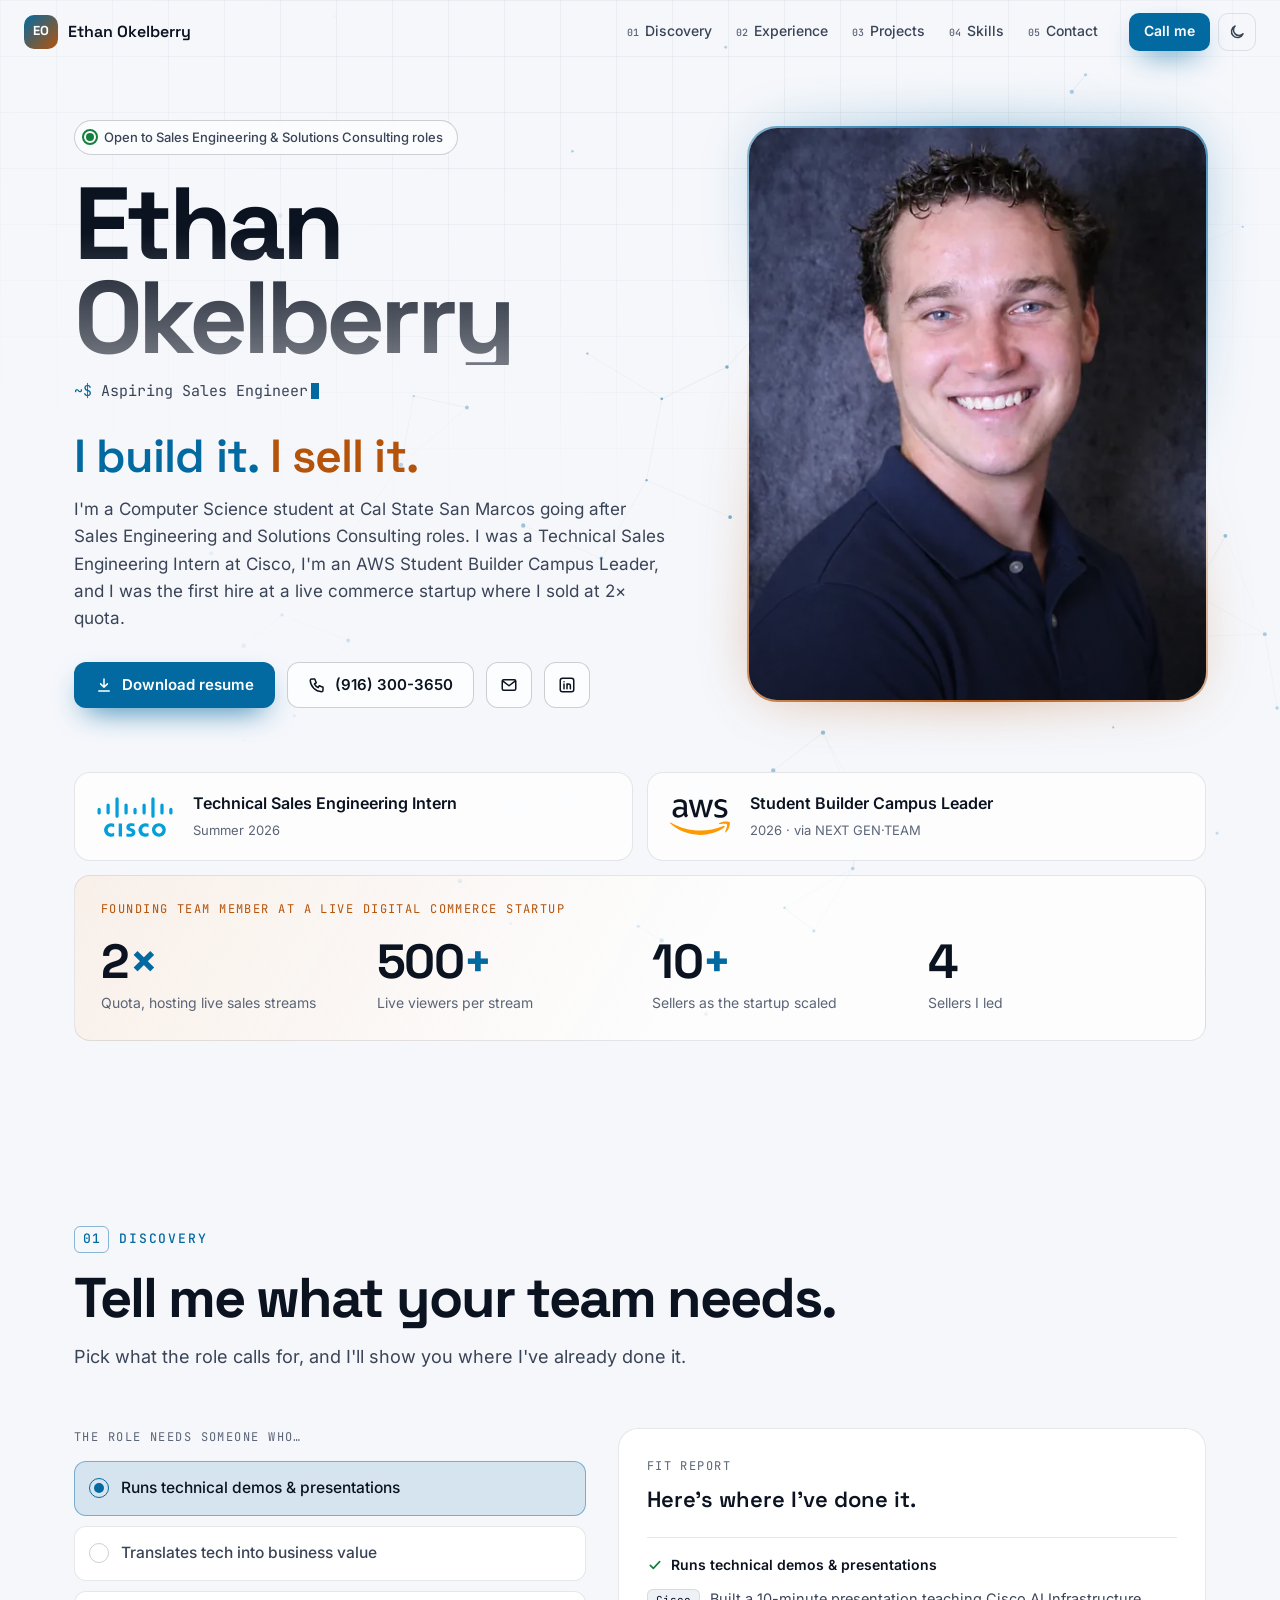
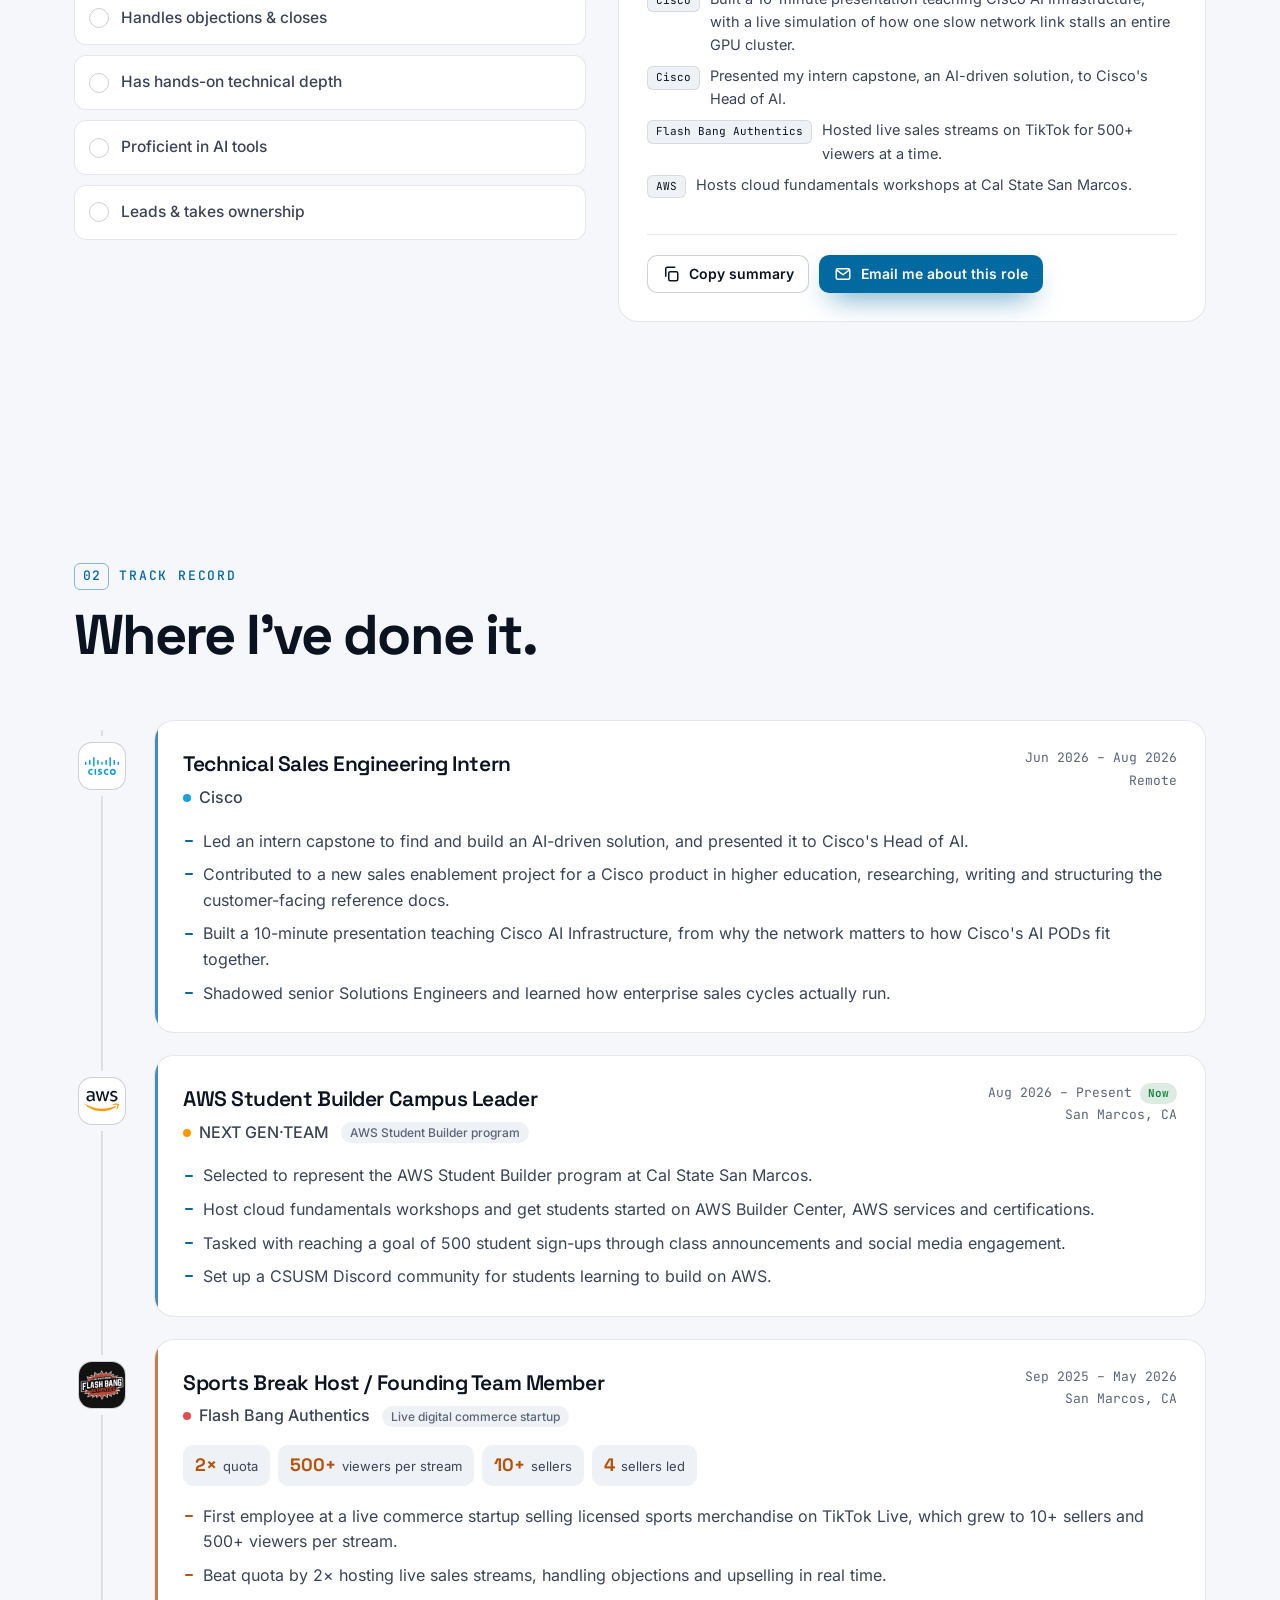
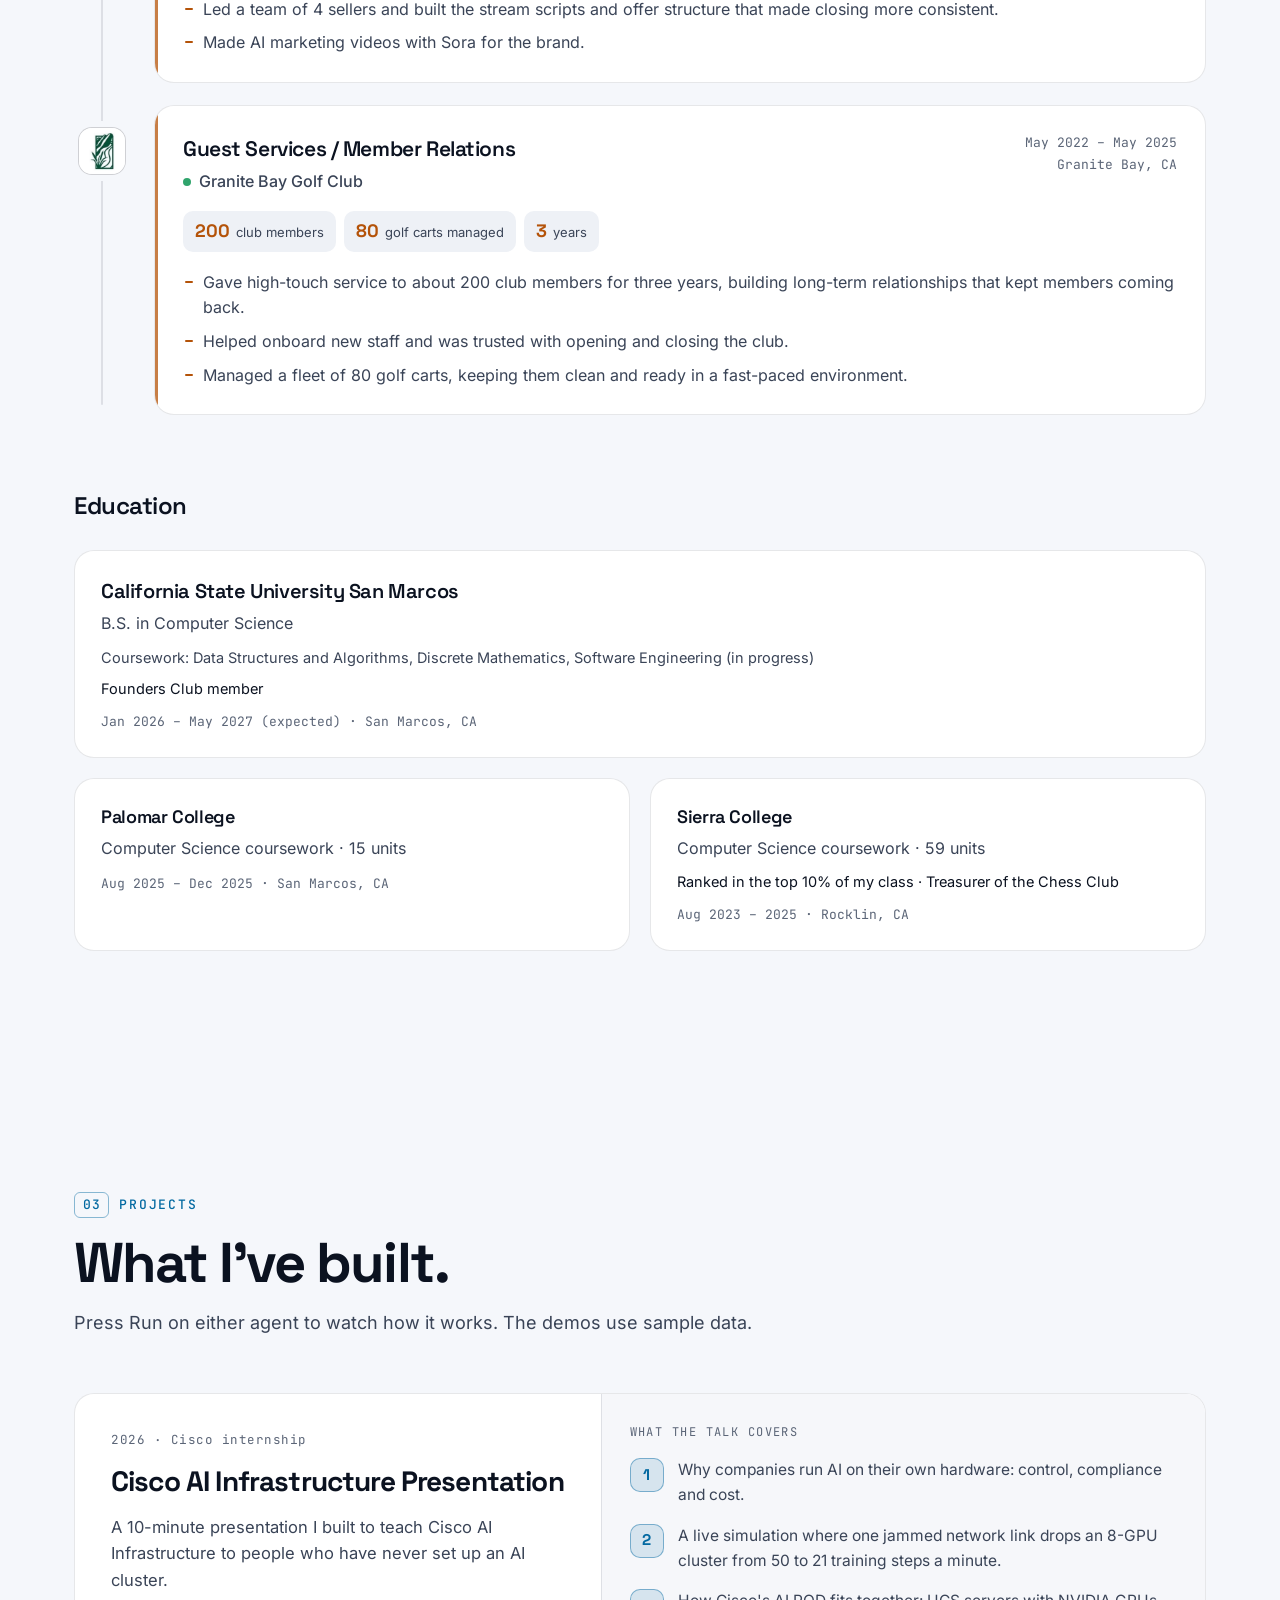
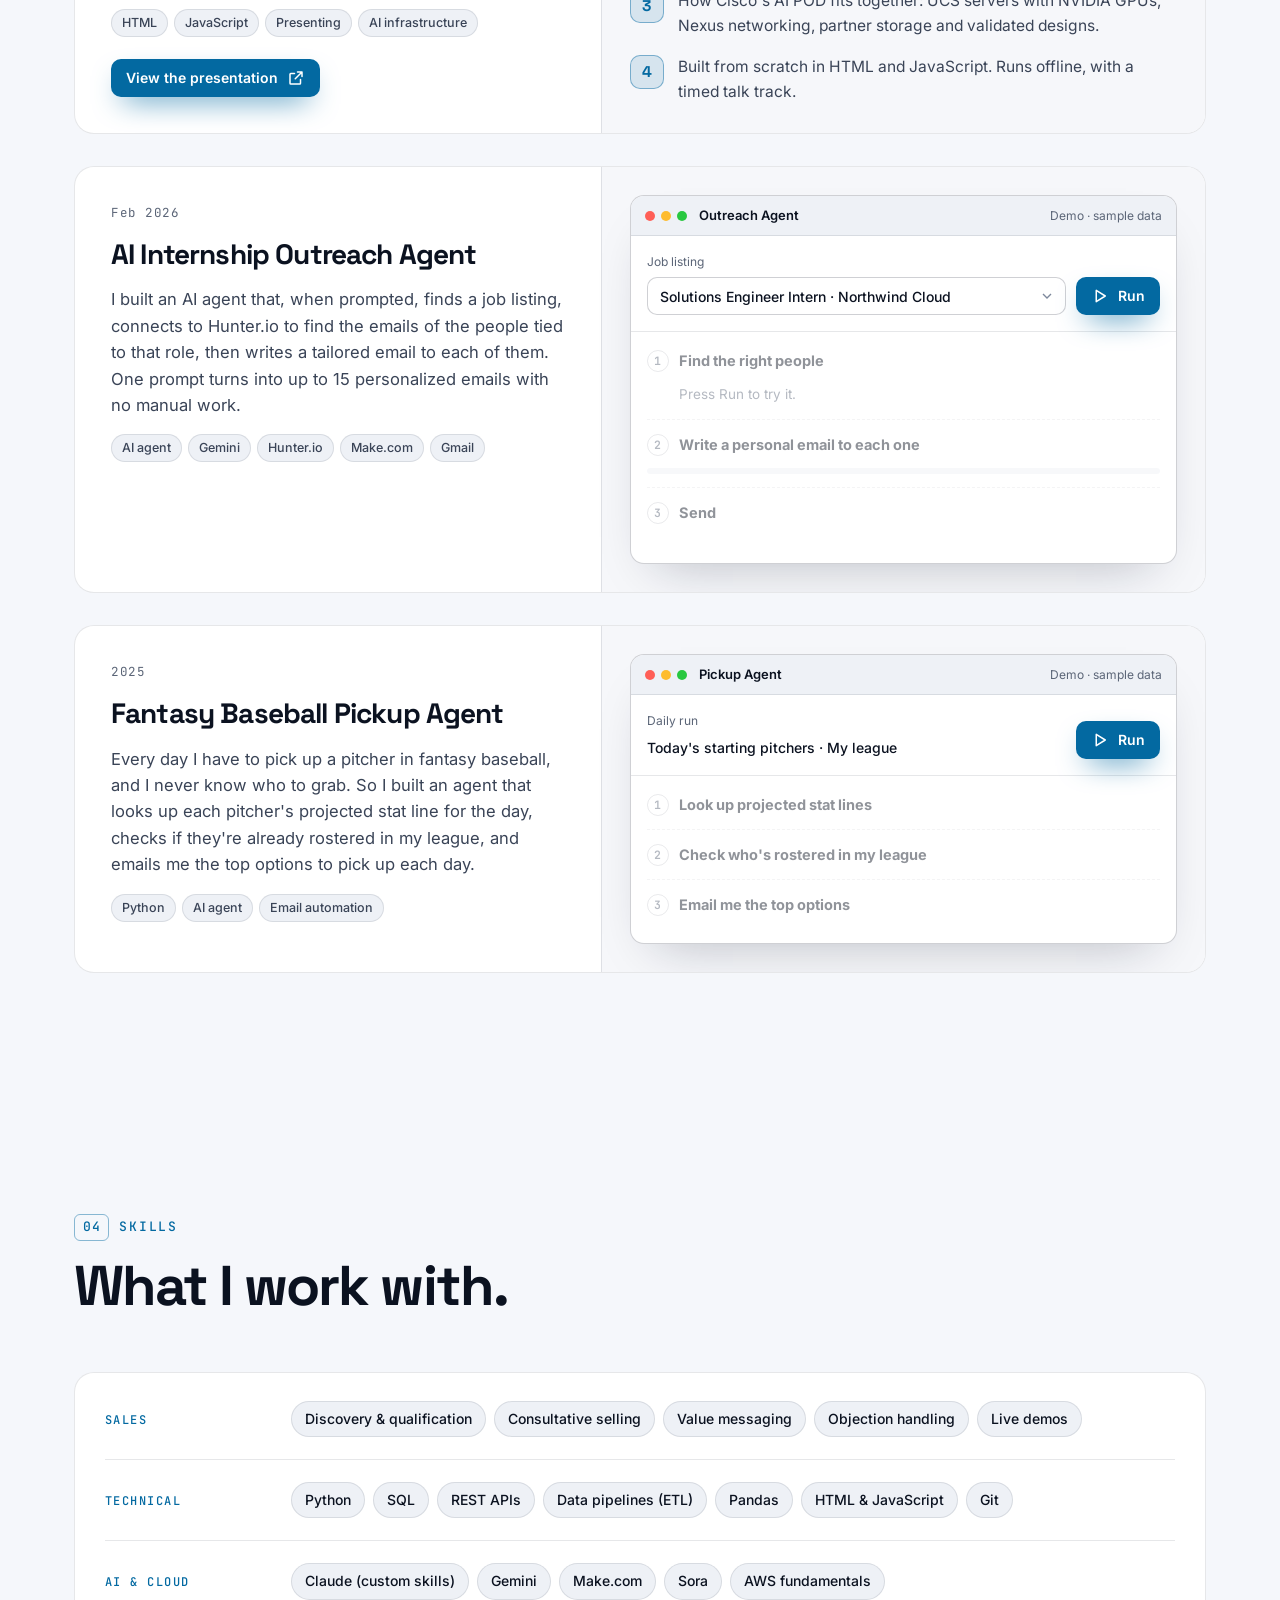
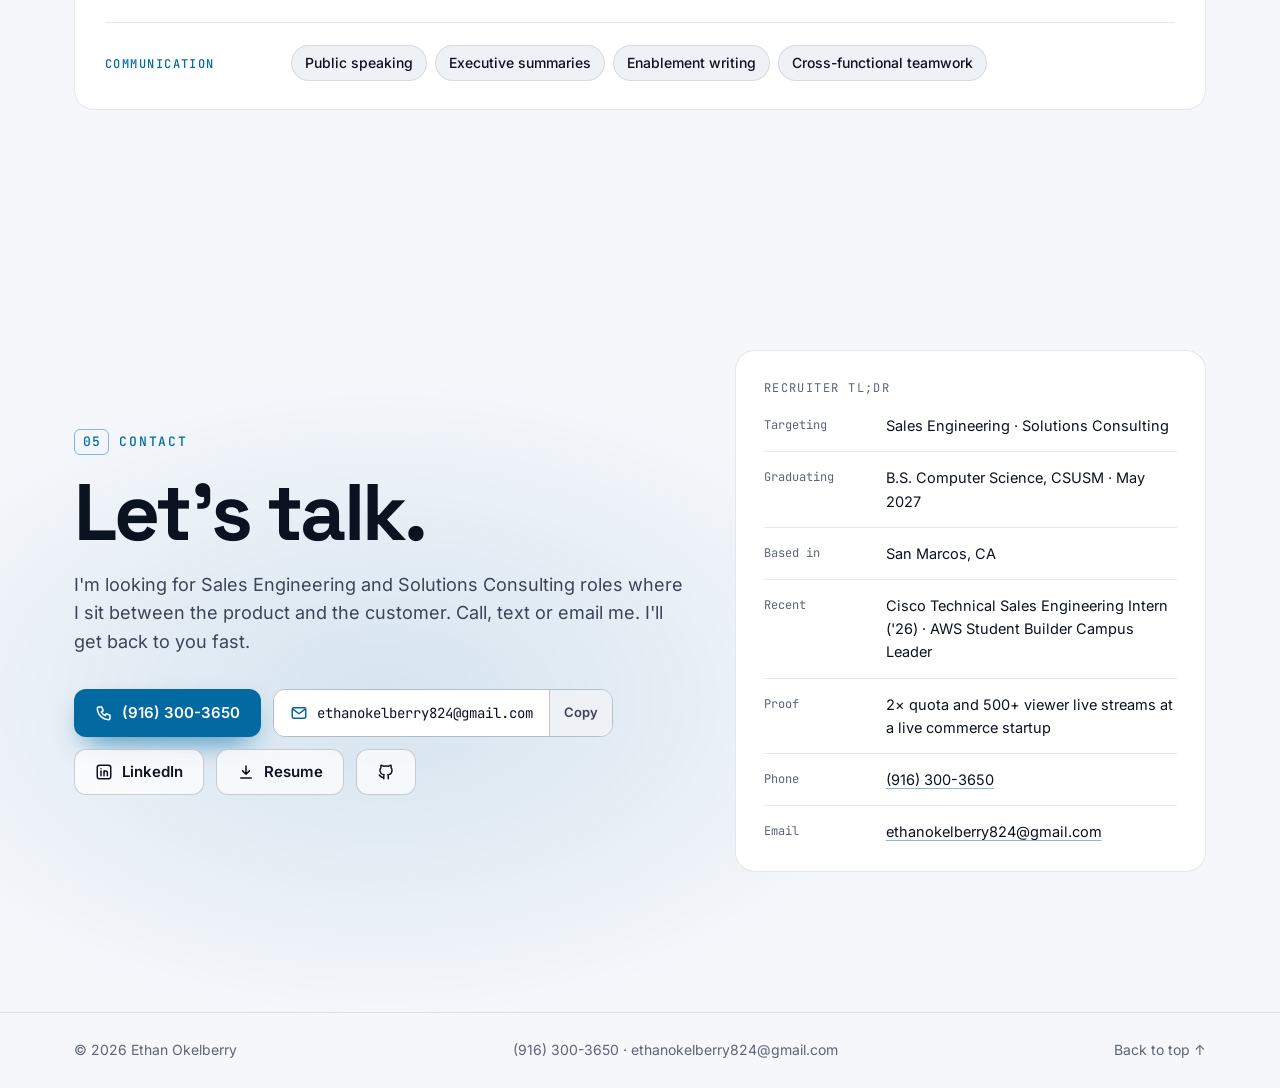
==== index.html @ 4eecaa58 "Replace transition: all with explicit properties Scope the seven `transition: all` rules (section ra" ====
<!doctype html>
<html lang="en" data-theme="dark">
<head>
  <meta charset="utf-8">
  <meta name="viewport" content="width=device-width, initial-scale=1">
  <title>Ethan Okelberry · Sales Engineering & Computer Science</title>
  <meta name="description" content="Ethan Okelberry: Computer Science student at Cal State San Marcos pursuing Sales Engineering and Solutions Consulting roles. Former Cisco Technical Sales Engineering Intern, AWS Student Builder Campus Leader.">
  <meta name="author" content="Ethan Okelberry">
  <meta name="theme-color" content="#07090f">
  <link rel="canonical" href="https://ethanokelberry824.github.io/">

  <meta property="og:type" content="profile">
  <meta property="og:title" content="Ethan Okelberry · Sales Engineering & Computer Science">
  <meta property="og:description" content="I build it. I sell it. Ex-Cisco Technical Sales Engineering Intern · AWS Student Builder Campus Leader · CS @ CSUSM.">
  <meta property="og:url" content="https://ethanokelberry824.github.io/">
  <meta property="og:image" content="https://ethanokelberry824.github.io/og-image.png">
  <meta property="og:image:width" content="1200">
  <meta property="og:image:height" content="630">
  <meta property="profile:first_name" content="Ethan">
  <meta property="profile:last_name" content="Okelberry">
  <meta name="twitter:card" content="summary_large_image">
  <meta name="twitter:title" content="Ethan Okelberry · Sales Engineering & Computer Science">
  <meta name="twitter:description" content="I build it. I sell it.">
  <meta name="twitter:image" content="https://ethanokelberry824.github.io/og-image.png">

  <link rel="icon" href="favicon.svg" type="image/svg+xml">
  <link rel="apple-touch-icon" href="apple-touch-icon.png">
  <link rel="preload" href="assets/fonts/space-grotesk-latin-wght-normal.woff2" as="font" type="font/woff2" crossorigin>
  <link rel="preload" href="assets/fonts/inter-latin-wght-normal.woff2" as="font" type="font/woff2" crossorigin>
  <link rel="stylesheet" href="css/style.css?v=202610200003">

  <script>
    // Apply saved theme before first paint, so there's no flash.
    (function () {
      var d = document.documentElement, t = null;
      try { t = localStorage.getItem("eo-theme"); } catch (e) {}
      if (!t) t = window.matchMedia && matchMedia("(prefers-color-scheme: light)").matches ? "light" : "dark";
      d.setAttribute("data-theme", t);
      d.classList.add("js");
    })();
  </script>

  <script type="application/ld+json">
  {
    "@context": "https://schema.org",
    "@type": "Person",
    "name": "Ethan Okelberry",
    "jobTitle": "Computer Science Student · Aspiring Sales Engineer",
    "email": "mailto:ethanokelberry824@gmail.com",
    "telephone": "+1-916-300-3650",
    "address": { "@type": "PostalAddress", "addressLocality": "San Marcos", "addressRegion": "CA" },
    "alumniOf": [
      { "@type": "CollegeOrUniversity", "name": "California State University San Marcos" },
      { "@type": "CollegeOrUniversity", "name": "Sierra College" },
      { "@type": "CollegeOrUniversity", "name": "Palomar College" }
    ],
    "knowsAbout": ["Sales Engineering", "Solutions Consulting", "Python", "SQL", "REST APIs", "Data Pipelines", "Generative AI", "AWS", "AI Infrastructure"],
    "sameAs": ["https://www.linkedin.com/in/ethan-okelberry", "https://github.com/ethanokelberry824"]
  }
  </script>
</head>
<body>
  <a class="skip-link" href="#main">Skip to content</a>
  <div class="scroll-progress" aria-hidden="true"><span id="scrollBar"></span></div>

  <header class="nav" id="nav">
    <div class="nav-inner">
      <a class="brand" href="#top" aria-label="Ethan Okelberry, back to top">
        <span class="brand-mark">EO</span>
        <span class="brand-name">Ethan Okelberry</span>
      </a>

      <nav class="nav-links" id="navLinks" aria-label="Sections">
        <a href="#discovery"><span class="nav-num">01</span>Discovery</a>
        <a href="#experience"><span class="nav-num">02</span>Experience</a>
        <a href="#projects"><span class="nav-num">03</span>Projects</a>
        <a href="#skills"><span class="nav-num">04</span>Skills</a>
        <a href="#contact"><span class="nav-num">05</span>Contact</a>
      </nav>

      <div class="nav-tools">
        <a class="btn btn-sm btn-primary nav-cta" id="navCall" href="tel:+19163003650">Call me</a>
        <button type="button" class="icon-btn" id="themeBtn" aria-label="Switch light or dark theme" title="Theme">
          <svg class="i-sun" viewBox="0 0 24 24" aria-hidden="true"><circle cx="12" cy="12" r="4"/><path d="M12 2v2M12 20v2M4.9 4.9l1.4 1.4M17.7 17.7l1.4 1.4M2 12h2M20 12h2M4.9 19.1l1.4-1.4M17.7 6.3l1.4-1.4"/></svg>
          <svg class="i-moon" viewBox="0 0 24 24" aria-hidden="true"><path d="M20 14.5A8 8 0 1 1 9.5 4a6.5 6.5 0 0 0 10.5 10.5z"/></svg>
        </button>
        <button type="button" class="icon-btn menu-btn" id="menuBtn" aria-label="Open menu" aria-expanded="false" aria-controls="navLinks">
          <svg viewBox="0 0 24 24" aria-hidden="true"><path d="M4 7h16M4 12h16M4 17h16"/></svg>
        </button>
      </div>
    </div>
  </header>

  <ol class="stage-rail" id="stageRail" aria-label="Page sections"></ol>

  <main id="main">
    <!-- HERO ------------------------------------------------------------ -->
    <section class="hero" id="top">
      <canvas class="hero-canvas" id="heroCanvas" aria-hidden="true"></canvas>
      <div class="container hero-grid">
        <div class="hero-copy">
          <p class="status-pill"><span class="pulse" aria-hidden="true"></span><span id="statusText"></span></p>
          <h1 class="hero-name">Ethan<br>Okelberry</h1>
          <p class="hero-role" aria-live="off"><span class="prompt" aria-hidden="true">~$</span> <span id="roleTyper">Aspiring Sales Engineer</span><span class="caret" aria-hidden="true"></span></p>
          <p class="hero-headline" id="heroHeadline"></p>
          <p class="hero-summary" id="heroSummary"></p>
          <div class="cta-row" id="heroCtas"></div>
        </div>

        <div class="hero-visual">
          <div class="portrait" id="portrait">
            <div class="portrait-glow" aria-hidden="true"></div>
            <div class="portrait-frame">
              <picture>
                <source type="image/webp" srcset="assets/headshot-480.webp 480w, assets/headshot-800.webp 800w" sizes="(max-width: 860px) 240px, 400px">
                <img src="assets/headshot-800.jpg" width="800" height="1000" alt="Portrait of Ethan Okelberry" fetchpriority="high">
              </picture>
            </div>
          </div>
        </div>
      </div>

      <div class="container">
        <div class="creds" id="creds"></div>
        <div class="startup">
          <p class="startup-label" id="startupLabel"></p>
          <dl class="stats" id="stats"></dl>
        </div>
      </div>
    </section>

    <!-- 01 DISCOVERY ---------------------------------------------------- -->
    <section class="section" id="discovery" data-stage="01" data-stage-name="Discovery">
      <div class="container">
        <header class="section-head reveal">
          <p class="eyebrow"><span>01</span> Discovery</p>
          <h2>Tell me what your team needs.</h2>
          <p class="lede">Pick what the role calls for, and I'll show you where I've already done it.</p>
        </header>
        <div class="discovery reveal">
          <div class="needs-wrap">
            <p class="mini-label">The role needs someone who&hellip;</p>
            <div class="needs" id="needs" role="radiogroup" aria-label="Role requirements"></div>
          </div>
          <div class="fit card" id="fitReport" aria-live="polite"></div>
        </div>
      </div>
    </section>

    <!-- 02 EXPERIENCE --------------------------------------------------- -->
    <section class="section" id="experience" data-stage="02" data-stage-name="Experience">
      <div class="container">
        <header class="section-head reveal">
          <p class="eyebrow"><span>02</span> Track record</p>
          <h2>Where I've done it.</h2>
        </header>
        <div class="timeline" id="timeline">
          <div class="timeline-line" aria-hidden="true"><span id="timelineFill"></span></div>
        </div>

        <h3 class="sub-head reveal" id="education">Education</h3>
        <div class="edu-grid" id="eduGrid"></div>
      </div>
    </section>

    <!-- 03 PROJECTS ----------------------------------------------------- -->
    <section class="section" id="projects" data-stage="03" data-stage-name="Projects">
      <div class="container">
        <header class="section-head reveal">
          <p class="eyebrow"><span>03</span> Projects</p>
          <h2>What I've built.</h2>
          <p class="lede">Press Run on either agent to watch how it works. The demos use sample data.</p>
        </header>
        <div class="projects" id="projectList"></div>
      </div>
    </section>

    <!-- 04 SKILLS ------------------------------------------------------- -->
    <section class="section" id="skills" data-stage="04" data-stage-name="Skills">
      <div class="container">
        <header class="section-head reveal">
          <p class="eyebrow"><span>04</span> Skills</p>
          <h2>What I work with.</h2>
        </header>
        <div class="skills card reveal" id="skillList"></div>
      </div>
    </section>

    <!-- 05 CONTACT ------------------------------------------------------ -->
    <section class="section contact" id="contact" data-stage="05" data-stage-name="Contact">
      <div class="container">
        <div class="contact-grid">
          <div class="contact-copy reveal">
            <p class="eyebrow"><span>05</span> Contact</p>
            <h2>Let's talk.</h2>
            <p class="lede">I'm looking for Sales Engineering and Solutions Consulting roles where I sit between the product and the customer. Call, text or email me. I'll get back to you fast.</p>
            <div class="contact-actions" id="contactActions"></div>
          </div>
          <aside class="tldr card reveal" aria-label="Summary for recruiters">
            <p class="mini-label">Recruiter TL;DR</p>
            <dl id="tldr"></dl>
          </aside>
        </div>
      </div>
    </section>
  </main>

  <footer class="footer">
    <div class="container footer-inner">
      <p>&copy; <span id="year">2026</span> Ethan Okelberry</p>
      <p id="footerContact"></p>
      <p><a href="#top">Back to top &uarr;</a></p>
    </div>
  </footer>

  <div class="toast" id="toast" role="status" aria-live="polite"></div>

  <noscript>
    <div class="noscript">This site works best with JavaScript turned on. You can still <a href="assets/Ethan_Okelberry_Resume.pdf">download my resume (PDF)</a>, call <a href="tel:+19163003650">(916) 300-3650</a> or email <a href="mailto:ethanokelberry824@gmail.com">ethanokelberry824@gmail.com</a>.</div>
  </noscript>

  <script src="js/content.js?v=202610200002" defer></script>
  <script src="js/logos.js?v=202610200002" defer></script>
  <script src="js/demos.js?v=202610200002" defer></script>
  <script src="js/main.js?v=202610200002" defer></script>
</body>
</html>
---- css/style.css ----
/* ==========================================================================
   Ethan Okelberry · portfolio
   ========================================================================== */

@font-face {
  font-family: "Space Grotesk";
  src: url("../assets/fonts/space-grotesk-latin-wght-normal.woff2") format("woff2");
  font-weight: 300 700;
  font-display: swap;
}
@font-face {
  font-family: "Inter";
  src: url("../assets/fonts/inter-latin-wght-normal.woff2") format("woff2");
  font-weight: 100 900;
  font-display: swap;
}
@font-face {
  font-family: "JetBrains Mono";
  src: url("../assets/fonts/jetbrains-mono-latin-wght-normal.woff2") format("woff2");
  font-weight: 100 800;
  font-display: swap;
}

/* ---- Tokens ------------------------------------------------------------- */
:root {
  --font-display: "Space Grotesk", system-ui, sans-serif;
  --font-body: "Inter", system-ui, -apple-system, "Segoe UI", Roboto, sans-serif;
  --font-mono: "JetBrains Mono", ui-monospace, SFMono-Regular, Menlo, Consolas, monospace;

  --radius: 20px;
  --nav-h: 64px;
  --ease: cubic-bezier(.2, .7, .2, 1);
  --ease-out: cubic-bezier(.23, 1, .32, 1);

  /* dark (default) */
  --bg: #07090f;
  --bg-elev: #0b0f17;
  --surface: #0e131c;
  --surface-2: #131a25;
  --border: rgba(148, 163, 184, .13);
  --border-strong: rgba(148, 163, 184, .26);
  --text: #e8ecf3;
  --text-2: #b3bccb;
  --muted: #7d889c;
  --tech: #4cc9f0;
  --biz: #ffb547;
  --good: #3dd68c;
  --warn: #ff9f43;
  --bad: #ff5d5d;
  --on-accent: #05121a;
  --shadow: 0 24px 60px -24px rgba(0, 0, 0, .7);
  --grid: rgba(148, 163, 184, .055);
  --console: #05070c;
  --console-text: #d6deeb;
  color-scheme: dark;
}

:root[data-theme="light"] {
  --bg: #f5f7fb;
  --bg-elev: #ffffff;
  --surface: #ffffff;
  --surface-2: #eef1f6;
  --border: rgba(15, 23, 42, .1);
  --border-strong: rgba(15, 23, 42, .2);
  --text: #0b1220;
  --text-2: #3a4457;
  --muted: #5b6577;
  --tech: #0369a1;
  --biz: #b45309;
  --good: #15803d;
  --warn: #c2410c;
  --bad: #dc2626;
  --on-accent: #ffffff;
  --shadow: 0 24px 50px -26px rgba(15, 23, 42, .28);
  --grid: rgba(15, 23, 42, .045);
  --console: #0b1220;
  --console-text: #dbe3ef;
  color-scheme: light;
}

:root { --accent: var(--tech); --accent-alt: var(--biz); }

:root {
  --accent-soft: color-mix(in srgb, var(--accent) 13%, transparent);
  --accent-line: color-mix(in srgb, var(--accent) 45%, transparent);
}

/* ---- Base --------------------------------------------------------------- */
*, *::before, *::after { box-sizing: border-box; }

html {
  scroll-behavior: smooth;
  scroll-padding-top: calc(var(--nav-h) + 16px);
  -webkit-text-size-adjust: 100%;
}

body {
  margin: 0;
  background: var(--bg);
  color: var(--text);
  font: 400 16px/1.6 var(--font-body);
  -webkit-font-smoothing: antialiased;
  -moz-osx-font-smoothing: grayscale;
  overflow-x: hidden;
  transition: background-color .4s var(--ease), color .4s var(--ease);
}

body::before {
  content: "";
  position: fixed;
  inset: 0;
  z-index: -1;
  pointer-events: none;
  background-image:
    linear-gradient(var(--grid) 1px, transparent 1px),
    linear-gradient(90deg, var(--grid) 1px, transparent 1px);
  background-size: 56px 56px;
  mask-image: radial-gradient(ellipse 90% 70% at 50% 0%, #000 30%, transparent 85%);
  -webkit-mask-image: radial-gradient(ellipse 90% 70% at 50% 0%, #000 30%, transparent 85%);
}

img { max-width: 100%; display: block; }
a { color: inherit; text-decoration-color: var(--accent-line); text-underline-offset: 3px; }
a:hover { text-decoration-color: var(--accent); }
button { font: inherit; color: inherit; cursor: pointer; }
h1, h2, h3, h4 { font-family: var(--font-display); margin: 0; letter-spacing: -.02em; }
p { margin: 0; }
ul, ol { margin: 0; padding: 0; }
kbd {
  font-family: var(--font-mono);
  font-size: .85em;
  padding: 1px 7px;
  border: 1px solid var(--border-strong);
  border-bottom-width: 2px;
  border-radius: 6px;
  background: var(--surface-2);
}
::selection { background: var(--accent); color: var(--on-accent); }

:focus-visible {
  outline: 2px solid var(--accent);
  outline-offset: 3px;
  border-radius: 8px;
}

.container {
  width: 100%;
  max-width: 1180px;
  margin-inline: auto;
  padding-inline: 24px;
}

.skip-link {
  position: absolute;
  left: 16px;
  top: -60px;
  z-index: 200;
  padding: 10px 14px;
  border-radius: 10px;
  background: var(--accent);
  color: var(--on-accent);
  font-weight: 600;
  text-decoration: none;
}
.skip-link:focus { top: 12px; }

@keyframes swap-in {
  from { opacity: 0; filter: blur(6px); transform: translateY(4px); }
  to { opacity: 1; filter: none; transform: none; }
}

.mono { font-family: var(--font-mono); }
.mini-label {
  font-family: var(--font-mono);
  font-size: 12px;
  letter-spacing: .12em;
  text-transform: uppercase;
  color: var(--muted);
}

/* ---- Buttons ------------------------------------------------------------ */
.btn {
  display: inline-flex;
  align-items: center;
  justify-content: center;
  gap: 9px;
  min-height: 46px;
  padding: 0 20px;
  border-radius: 12px;
  border: 1px solid var(--border-strong);
  background: color-mix(in srgb, var(--surface) 70%, transparent);
  color: var(--text);
  font-weight: 600;
  font-size: 15px;
  text-decoration: none;
  white-space: nowrap;
  transition: transform .25s var(--ease), background-color .25s, border-color .25s, box-shadow .25s;
}
.btn:hover { transform: translateY(-2px); border-color: var(--accent-line); }
.btn svg { width: 18px; height: 18px; fill: none; stroke: currentColor; stroke-width: 2; stroke-linecap: round; stroke-linejoin: round; flex: none; }
.btn-primary {
  background: var(--accent);
  border-color: transparent;
  color: var(--on-accent);
  box-shadow: 0 12px 30px -12px var(--accent);
}
.btn-primary:hover { box-shadow: 0 16px 40px -12px var(--accent); }
.btn-sm { min-height: 38px; padding: 0 14px; font-size: 14px; border-radius: 10px; }
.cta-row .btn-social { width: 46px; padding: 0; }
.cta-row .btn-social .lbl { display: none; }

.icon-btn {
  display: inline-grid;
  place-items: center;
  width: 38px;
  height: 38px;
  border-radius: 10px;
  border: 1px solid var(--border);
  background: transparent;
  color: var(--text-2);
  transition: color .2s, border-color .2s, background-color .2s;
}
.icon-btn:hover { color: var(--text); border-color: var(--border-strong); background: var(--surface-2); }
.icon-btn svg { width: 18px; height: 18px; fill: none; stroke: currentColor; stroke-width: 2; stroke-linecap: round; stroke-linejoin: round; }

/* ---- Nav ---------------------------------------------------------------- */
.scroll-progress {
  position: fixed;
  inset: 0 0 auto 0;
  height: 2px;
  z-index: 120;
  pointer-events: none;
}
.scroll-progress span {
  display: block;
  height: 100%;
  background: linear-gradient(90deg, var(--accent), var(--accent-alt));
  transform-origin: 0 50%;
  transform: scaleX(0);
}

.nav {
  position: fixed;
  inset: 0 0 auto 0;
  z-index: 100;
  height: var(--nav-h);
  border-bottom: 1px solid transparent;
  transition: background-color .3s, border-color .3s, backdrop-filter .3s;
}
.nav.scrolled {
  background: color-mix(in srgb, var(--bg) 78%, transparent);
  backdrop-filter: saturate(1.4) blur(14px);
  -webkit-backdrop-filter: saturate(1.4) blur(14px);
  border-bottom-color: var(--border);
}
.nav-inner {
  height: 100%;
  max-width: 1280px;
  margin-inline: auto;
  padding-inline: 24px;
  display: flex;
  align-items: center;
  gap: 20px;
}
.brand {
  display: inline-flex;
  align-items: center;
  gap: 10px;
  text-decoration: none;
  font-family: var(--font-display);
  font-weight: 600;
  font-size: 16px;
  white-space: nowrap;
}
.brand-mark {
  display: inline-grid;
  place-items: center;
  width: 34px;
  height: 34px;
  border-radius: 10px;
  background: linear-gradient(135deg, var(--accent), var(--accent-alt));
  color: var(--on-accent);
  font-weight: 700;
  font-size: 13px;
  letter-spacing: .02em;
  transition: background .4s;
}
:root[data-theme="dark"] .brand-mark { color: #07090f; }

.nav-links {
  display: flex;
  align-items: center;
  gap: 2px;
  margin-left: auto;
}
.nav-links a {
  padding: 8px 11px;
  border-radius: 9px;
  color: var(--text-2);
  font-size: 14px;
  font-weight: 500;
  text-decoration: none;
  transition: color .2s, background-color .2s;
}
.nav-links a:hover { color: var(--text); }
.nav-links a.active { color: var(--text); background: var(--surface-2); }
.nav-num {
  font-family: var(--font-mono);
  font-size: 10px;
  color: var(--muted);
  margin-right: 6px;
}
.nav-links a.active .nav-num { color: var(--accent); }

.nav-tools { display: flex; align-items: center; gap: 8px; }
.menu-btn { display: none; }
:root[data-theme="dark"] .i-moon,
:root[data-theme="light"] .i-sun { display: none; }

/* Section rail (wide screens) */
.stage-rail {
  position: fixed;
  left: 22px;
  top: 50%;
  transform: translateY(-50%);
  z-index: 50;
  list-style: none;
  display: none;
  flex-direction: column;
  gap: 18px;
  opacity: 0;
  transition: opacity .4s;
}
.stage-rail.visible { opacity: 1; }
.stage-rail::before {
  content: "";
  position: absolute;
  left: 13px;
  top: 8px;
  bottom: 8px;
  width: 1px;
  background: var(--border-strong);
}
.stage-rail a {
  position: relative;
  display: grid;
  place-items: center;
  width: 27px;
  height: 27px;
  border-radius: 50%;
  border: 1px solid var(--border-strong);
  background: var(--bg);
  color: var(--muted);
  font: 500 10px var(--font-mono);
  text-decoration: none;
  transition: color .3s var(--ease), background-color .3s var(--ease), border-color .3s var(--ease), box-shadow .3s var(--ease);
}
.stage-rail a.done { border-color: var(--accent-line); color: var(--accent); }
.stage-rail a.active {
  background: var(--accent);
  border-color: var(--accent);
  color: var(--on-accent);
  box-shadow: 0 0 0 5px var(--accent-soft);
}
:root[data-theme="dark"] .stage-rail a.active { color: #07090f; }
.stage-rail a span {
  position: absolute;
  left: calc(100% + 10px);
  padding: 4px 9px;
  border-radius: 7px;
  background: var(--surface-2);
  border: 1px solid var(--border);
  color: var(--text);
  font-size: 11px;
  white-space: nowrap;
  opacity: 0;
  transform: translateX(-4px);
  pointer-events: none;
  transition: opacity .2s, transform .2s;
}
.stage-rail a:hover span,
.stage-rail a:focus-visible span { opacity: 1; transform: none; }

/* ---- Hero --------------------------------------------------------------- */
.hero {
  position: relative;
  min-height: 100vh;
  min-height: 100svh;
  padding: calc(var(--nav-h) + 56px) 0 64px;
  display: flex;
  flex-direction: column;
  justify-content: center;
  overflow: hidden;
}
.hero-canvas {
  position: absolute;
  inset: 0;
  width: 100%;
  height: 100%;
  opacity: .8;
  mask-image: radial-gradient(ellipse 80% 80% at 70% 40%, #000 20%, transparent 75%);
  -webkit-mask-image: radial-gradient(ellipse 80% 80% at 70% 40%, #000 20%, transparent 75%);
}
.hero-grid {
  position: relative;
  display: grid;
  grid-template-columns: 1.15fr .85fr;
  gap: 56px;
  align-items: center;
}
.status-pill {
  display: inline-flex;
  align-items: center;
  gap: 10px;
  padding: 6px 14px 6px 11px;
  border: 1px solid var(--border-strong);
  border-radius: 999px;
  background: color-mix(in srgb, var(--surface) 60%, transparent);
  backdrop-filter: blur(6px);
  color: var(--text-2);
  font-size: 13px;
  font-weight: 500;
}
.pulse {
  position: relative;
  width: 8px;
  height: 8px;
  border-radius: 50%;
  background: var(--good);
  flex: none;
}
.pulse::after {
  content: "";
  position: absolute;
  inset: -4px;
  border-radius: 50%;
  border: 2px solid var(--good);
  animation: ripple 2s var(--ease) infinite;
}
@keyframes ripple {
  from { transform: scale(.5); opacity: 1; }
  to { transform: scale(1.8); opacity: 0; }
}
.hero-name {
  margin: 22px 0 14px;
  font-size: clamp(3.1rem, 8.4vw, 6.4rem);
  font-weight: 700;
  line-height: .92;
  letter-spacing: -.045em;
  background: linear-gradient(180deg, var(--text) 30%, color-mix(in srgb, var(--text) 55%, transparent));
  -webkit-background-clip: text;
  background-clip: text;
  color: transparent;
}
.hero-role {
  font-family: var(--font-mono);
  font-size: 15px;
  color: var(--text-2);
  min-height: 1.6em;
}
.hero-role .prompt { color: var(--accent); }
.caret {
  display: inline-block;
  width: .55em;
  height: 1.1em;
  margin-left: 3px;
  vertical-align: -3px;
  background: var(--accent);
  animation: blink 1.05s steps(1) infinite;
}
@keyframes blink { 50% { opacity: 0; } }
.hero-headline {
  margin: 28px 0 14px;
  font-family: var(--font-display);
  font-weight: 600;
  font-size: clamp(2rem, 3.8vw, 2.9rem);
  line-height: 1.1;
  letter-spacing: -.02em;
  max-width: 22ch;
}
/* Headline masks in one word at a time on load */
.hero-headline .w {
  display: inline-block;
  overflow: hidden;
  padding-bottom: .1em;
  margin-bottom: -.1em;
  vertical-align: bottom;
}
.hero-headline .w > span {
  display: inline-block;
  animation: word-in .3s var(--ease-out) both;
  animation-delay: calc(var(--i, 0) * 70ms + 120ms);
}
@keyframes word-in {
  from { opacity: 0; transform: translateY(100%); }
  to { opacity: 1; transform: none; }
}
/* "I build it." in tech cyan, "I sell it." in biz amber */
.hl-tech { color: var(--tech); }
.hl-biz { color: var(--biz); }
.hero-summary {
  color: var(--text-2);
  font-size: 17px;
  max-width: 54ch;
}
.cta-row {
  display: flex;
  flex-wrap: wrap;
  gap: 12px;
  margin-top: 30px;
}
/* Portrait */
@property --angle {
  syntax: "<angle>";
  initial-value: 0deg;
  inherits: false;
}
.hero-visual { position: relative; display: flex; justify-content: center; }
.portrait-wrap { position: relative; width: min(390px, 100%); }
.portrait {
  position: relative;
  width: 100%;
  aspect-ratio: 4 / 5;
  perspective: 1000px;
}
.portrait-glow,
.portrait::before {
  content: "";
  position: absolute;
  inset: -2px;
  border-radius: 30px;
  background: conic-gradient(from var(--angle), var(--accent), transparent 30%, var(--accent-alt) 50%, transparent 80%, var(--accent));
  animation: spin 7s linear infinite;
}
.portrait-glow { filter: blur(28px); opacity: .55; inset: 6px; }
@keyframes spin { to { --angle: 360deg; } }
.portrait-frame {
  position: relative;
  z-index: 1;
  width: 100%;
  height: 100%;
  border-radius: 28px;
  overflow: hidden;
  background: var(--surface-2);
  transform: rotateX(var(--rx, 0deg)) rotateY(var(--ry, 0deg));
  transition: transform .4s var(--ease);
}
.portrait-frame img { width: 100%; height: 100%; object-fit: cover; }
.portrait-frame::after {
  content: "";
  position: absolute;
  inset: 0;
  background: linear-gradient(180deg, transparent 62%, rgba(7, 9, 15, .5));
  pointer-events: none;
}
/* Stats */
/* Credentials (logos) + startup numbers under the hero */
.creds { display: flex; flex-wrap: wrap; gap: 14px; margin-top: 64px; }
.cred {
  flex: 1 1 300px;
  display: flex;
  align-items: center;
  gap: 20px;
  padding: 18px 22px;
  border: 1px solid var(--border);
  border-radius: 16px;
  background: color-mix(in srgb, var(--surface) 75%, transparent);
  backdrop-filter: blur(6px);
}
.logo { display: inline-flex; align-items: center; justify-content: center; flex: none; color: var(--text); }
.logo svg { display: block; width: 100%; height: 100%; }
.logo-cisco { color: #049fd9; }
.cred .logo { width: 76px; height: 40px; }
.cred .logo-aws { width: 60px; }
.cred-text b { display: block; font-size: 16px; font-weight: 600; }
.cred-text small { font-size: 13px; color: var(--muted); }
.startup {
  margin-top: 14px;
  padding: 24px 26px 26px;
  border: 1px solid var(--border);
  border-radius: 16px;
  background: linear-gradient(120deg, color-mix(in srgb, var(--accent-alt) 9%, var(--surface)), color-mix(in srgb, var(--surface) 75%, transparent) 55%);
}
.startup-label {
  font-family: var(--font-mono);
  font-size: 12px;
  letter-spacing: .12em;
  text-transform: uppercase;
  color: var(--accent-alt);
}
.stats {
  display: grid;
  grid-template-columns: repeat(4, 1fr);
  gap: 24px;
  margin: 18px 0 0;
}
.stats > div { display: flex; flex-direction: column-reverse; gap: 6px; }
.stats dd {
  margin: 0;
  font-family: var(--font-display);
  font-weight: 700;
  font-size: clamp(2.1rem, 4vw, 3rem);
  line-height: 1;
  letter-spacing: -.03em;
}
.stats dd .sfx { color: var(--accent); }
.stats dt { color: var(--muted); font-size: 14px; max-width: 26ch; }

/* ---- Sections ----------------------------------------------------------- */
.section { position: relative; padding: 120px 0; }
.section-head { max-width: 780px; margin-bottom: 56px; }
.eyebrow {
  display: inline-flex;
  align-items: center;
  gap: 10px;
  font-family: var(--font-mono);
  font-size: 13px;
  font-weight: 500;
  letter-spacing: .14em;
  text-transform: uppercase;
  color: var(--accent);
}
.eyebrow span {
  padding: 2px 8px;
  border-radius: 6px;
  border: 1px solid var(--accent-line);
  letter-spacing: .04em;
}
.section-head h2,
.contact h2 {
  margin: 16px 0 16px;
  font-size: clamp(2.1rem, 4.8vw, 3.5rem);
  font-weight: 700;
  line-height: 1.04;
  letter-spacing: -.035em;
}
.lede { color: var(--text-2); font-size: 18px; max-width: 62ch; }
.sub-head { margin: 72px 0 24px; font-size: 24px; font-weight: 600; }

/* Cards with a cursor spotlight */
.card {
  position: relative;
  border: 1px solid var(--border);
  border-radius: var(--radius);
  background: var(--surface);
  overflow: hidden;
}
.card::before {
  content: "";
  position: absolute;
  inset: 0;
  border-radius: inherit;
  background: radial-gradient(420px circle at var(--mx, 50%) var(--my, 50%), var(--accent-soft), transparent 65%);
  opacity: 0;
  transition: opacity .35s;
  pointer-events: none;
}
.card:hover::before { opacity: 1; }
.card > * { position: relative; }

/* Reveal on scroll (only when JS is running) */
.js .reveal {
  opacity: 0;
  transform: scale(.96);
  transition: opacity .3s var(--ease-out), transform .3s var(--ease-out);
}
.js .reveal.in { opacity: 1; transform: none; }

/* ---- 01 Discovery ------------------------------------------------------- */
.discovery {
  display: grid;
  grid-template-columns: 1fr 1.15fr;
  gap: 32px;
  align-items: start;
}
.needs-wrap .mini-label { margin-bottom: 14px; }
.needs { display: grid; gap: 10px; }
.need {
  display: flex;
  align-items: center;
  gap: 12px;
  width: 100%;
  padding: 14px 18px 14px 14px;
  border-radius: 12px;
  border: 1px solid var(--border);
  background: var(--surface);
  color: var(--text-2);
  font-size: 15.5px;
  font-weight: 500;
  text-align: left;
  transition: color .25s var(--ease), background-color .25s var(--ease), border-color .25s var(--ease);
}
.need:hover { border-color: var(--border-strong); color: var(--text); }
.need .box {
  position: relative;
  width: 20px;
  height: 20px;
  flex: none;
  border-radius: 50%;
  border: 1.5px solid var(--border-strong);
  transition: border-color .25s;
}
.need .box::after {
  content: "";
  position: absolute;
  inset: 4px;
  border-radius: 50%;
  background: var(--accent);
  transform: scale(0);
  transition: transform .25s var(--ease);
}
.need[aria-checked="true"] { border-color: var(--accent-line); background: var(--accent-soft); color: var(--text); }
.need[aria-checked="true"] .box { border-color: var(--accent); }
.need[aria-checked="true"] .box::after { transform: scale(1); }

.fit { padding: 28px; min-height: 360px; }
.fit-head { display: flex; align-items: flex-start; justify-content: space-between; gap: 16px; margin-bottom: 20px; }
.fit-title { font-family: var(--font-display); font-size: 22px; font-weight: 600; margin-top: 6px; }
.fit-group { padding: 16px 0; border-top: 1px solid var(--border); animation: swap-in .45s var(--ease); }
.fit-group h4 {
  display: flex;
  align-items: center;
  gap: 8px;
  font-family: var(--font-body);
  font-size: 14px;
  font-weight: 600;
  letter-spacing: 0;
  margin-bottom: 10px;
}
.fit-group h4 svg { width: 16px; height: 16px; fill: none; stroke: var(--good); stroke-width: 2.5; stroke-linecap: round; stroke-linejoin: round; }
.fit-group ul { list-style: none; display: grid; gap: 8px; }
.fit-group li { display: grid; grid-template-columns: auto 1fr; gap: 10px; align-items: baseline; font-size: 14.5px; color: var(--text-2); }
.src {
  font-family: var(--font-mono);
  font-size: 11px;
  padding: 2px 8px;
  border-radius: 6px;
  background: var(--surface-2);
  border: 1px solid var(--border);
  color: var(--text);
  white-space: nowrap;
}
.fit-group a { color: var(--text-2); text-decoration: none; }
.fit-group a:hover { color: var(--text); text-decoration: underline; text-decoration-color: var(--accent); }
.fit-actions { display: flex; flex-wrap: wrap; gap: 10px; margin-top: 20px; padding-top: 20px; border-top: 1px solid var(--border); }
.fit-empty { display: grid; place-items: center; text-align: center; min-height: 300px; color: var(--muted); }

/* ---- 02 Experience ------------------------------------------------------ */
.timeline { position: relative; display: grid; gap: 22px; }
.timeline-line {
  position: absolute;
  left: 27px;
  top: 10px;
  bottom: 10px;
  width: 2px;
  border-radius: 2px;
  background: var(--border);
}
.timeline-line span {
  display: block;
  height: 100%;
  border-radius: inherit;
  background: var(--accent);
  box-shadow: 0 0 12px var(--accent);
  transform-origin: 50% 0;
  transform: scaleY(0);
}
.job { position: relative; padding-left: 80px; }
/* Tech roles get a cyan left edge, sales roles an amber one */
.job-tech { --edge: var(--tech); }
.job-biz {
  --edge: var(--biz);
  --accent: var(--biz);
  --accent-soft: color-mix(in srgb, var(--biz) 13%, transparent);
  --accent-line: color-mix(in srgb, var(--biz) 45%, transparent);
}
.job[class*="job-"] .card::after {
  content: "";
  position: absolute;
  left: 0;
  top: 0;
  bottom: 0;
  width: 3px;
  background: var(--edge);
  pointer-events: none;
}
:root[data-theme="light"] .job[class*="job-"] .card::after { opacity: .75; }
.job-mark {
  position: absolute;
  left: 4px;
  top: 22px;
  z-index: 1;
  display: grid;
  place-items: center;
  width: 48px;
  height: 48px;
  border-radius: 14px;
  border: 1px solid color-mix(in srgb, var(--co) 55%, transparent);
  background: color-mix(in srgb, var(--co) 16%, var(--bg));
  color: var(--co);
  font-family: var(--font-display);
  font-weight: 700;
  font-size: 15px;
  box-shadow: 0 0 0 6px var(--bg);
}
.job .card { padding: 26px 28px; }
.job-top { display: flex; flex-wrap: wrap; justify-content: space-between; gap: 6px 20px; }
.job-role { font-size: 21px; font-weight: 600; }
.job-co { display: inline-flex; flex-wrap: wrap; align-items: center; gap: 8px; margin-top: 4px; color: var(--text-2); font-weight: 500; }
.job-co i { width: 8px; height: 8px; border-radius: 50%; background: var(--co); }
.job-when { text-align: right; font-family: var(--font-mono); font-size: 13px; color: var(--muted); line-height: 1.7; }
.job-now {
  display: inline-block;
  margin-left: 8px;
  padding: 1px 8px;
  border-radius: 999px;
  background: color-mix(in srgb, var(--good) 15%, transparent);
  color: var(--good);
  font-size: 11px;
  font-weight: 600;
}
.job ul { list-style: none; display: grid; gap: 8px; margin: 18px 0 0; }
.job li { position: relative; padding-left: 20px; color: var(--text-2); }
.job li::before {
  content: "";
  position: absolute;
  left: 2px;
  top: .7em;
  width: 8px;
  height: 2px;
  border-radius: 2px;
  background: var(--accent);
}
.job-mark.has-logo { background: var(--surface); border-color: var(--border-strong); }
.job-mark .logo { width: 34px; height: 24px; }
.job-mark.has-img { overflow: hidden; border-color: var(--border-strong); background: var(--surface); }
.job-mark .logo-img { display: block; width: 100%; height: 100%; object-fit: cover; }
.job-note {
  margin-left: 4px;
  padding: 1px 9px;
  border-radius: 999px;
  background: var(--surface-2);
  color: var(--muted);
  font-size: 12px;
  font-weight: 500;
}
.job-stats { display: flex; flex-wrap: wrap; gap: 8px; margin-top: 16px; }
.job-stats span { display: inline-flex; align-items: baseline; gap: 6px; padding: 6px 12px; border-radius: 10px; background: var(--surface-2); color: var(--text-2); font-size: 13px; }
.job-stats b { font-family: var(--font-display); font-size: 18px; color: var(--accent); }
.tags { display: flex; flex-wrap: wrap; gap: 6px; }
.tag {
  padding: 3px 10px;
  border-radius: 999px;
  border: 1px solid var(--border);
  background: var(--surface-2);
  color: var(--text-2);
  font-size: 12.5px;
  font-weight: 500;
}
.edu-grid { display: grid; grid-template-columns: 1fr 1fr; gap: 20px; }
.edu { padding: 24px 26px; }
.edu h4 { font-size: 18px; font-weight: 600; }
.edu p { color: var(--text-2); margin-top: 4px; }
.edu .when { font-family: var(--font-mono); font-size: 13px; color: var(--muted); margin-top: 12px; }
.edu-main { grid-column: 1 / -1; }
.edu-main h4 { font-size: 20px; }
.edu .edu-detail { font-size: 14.5px; margin-top: 10px; }
.edu .edu-extra { font-size: 14.5px; margin-top: 8px; color: var(--text); }
.edu-note { margin-top: 16px; color: var(--muted); font-size: 14.5px; }

/* ---- 03 Projects -------------------------------------------------------- */
.projects { display: grid; gap: 32px; }
.project { display: grid; grid-template-columns: 1fr 1.15fr; }
.project-info { padding: 36px; display: flex; flex-direction: column; gap: 16px; }
.project-when { font-family: var(--font-mono); font-size: 12.5px; color: var(--muted); letter-spacing: .04em; }
.project-title { font-size: 28px; font-weight: 700; line-height: 1.12; letter-spacing: -.03em; }
.project-summary { color: var(--text-2); font-size: 16.5px; }
.project-links { display: flex; flex-wrap: wrap; gap: 10px; margin-top: auto; padding-top: 6px; }
.btn:disabled { opacity: .65; cursor: progress; transform: none; }

.demo {
  position: relative;
  display: flex;
  flex-direction: column;
  justify-content: center;
  gap: 16px;
  padding: 28px;
  border-left: 1px solid var(--border);
  background: color-mix(in srgb, var(--surface-2) 55%, var(--surface));
  min-width: 0;
}

/* Talk outline */
.outline ol { list-style: none; display: grid; gap: 16px; margin-top: 16px; }
.outline li { display: grid; grid-template-columns: 34px 1fr; gap: 14px; align-items: start; color: var(--text-2); font-size: 15.5px; }
.outline .num {
  display: grid;
  place-items: center;
  width: 34px;
  height: 34px;
  border-radius: 10px;
  border: 1px solid var(--accent-line);
  background: var(--accent-soft);
  color: var(--accent);
  font-family: var(--font-display);
  font-weight: 700;
}

/* Mini app frame (shared by both agent demos) */
.app {
  border: 1px solid var(--border-strong);
  border-radius: 14px;
  background: var(--bg-elev);
  overflow: hidden;
  box-shadow: var(--shadow);
}
.app-bar {
  display: flex;
  align-items: center;
  gap: 12px;
  height: 40px;
  padding: 0 14px;
  border-bottom: 1px solid var(--border);
  background: var(--surface-2);
  font-size: 13px;
}
.app-dots { display: flex; gap: 6px; }
.app-dots i { width: 10px; height: 10px; border-radius: 50%; background: #ff5f57; }
.app-dots i:nth-child(2) { background: #febc2e; }
.app-dots i:nth-child(3) { background: #28c840; }
.app-title { font-weight: 600; }
.app-note { margin-left: auto; font-size: 12px; color: var(--muted); }
.app-input { display: flex; gap: 10px; align-items: flex-end; padding: 16px; border-bottom: 1px solid var(--border); }
.field { flex: 1; display: grid; gap: 6px; font-size: 12px; color: var(--muted); min-width: 0; }
.select {
  min-height: 38px;
  padding: 0 34px 0 12px;
  border-radius: 10px;
  border: 1px solid var(--border-strong);
  background: var(--surface) url("data:image/svg+xml,%3Csvg xmlns='http://www.w3.org/2000/svg' viewBox='0 0 24 24' fill='none' stroke='%237d889c' stroke-width='2'%3E%3Cpath d='m6 9 6 6 6-6'/%3E%3C/svg%3E") no-repeat right 10px center / 16px;
  color: var(--text);
  font: 500 14px var(--font-body);
  appearance: none;
  width: 100%;
}
.app-steps { list-style: none; padding: 4px 16px 14px; }
.app-step { padding: 13px 0; border-top: 1px dashed var(--border); opacity: .45; transition: opacity .3s; }
.app-step:first-child { border-top: 0; }
.app-step.on { opacity: 1; }
.step-head { display: flex; align-items: center; gap: 10px; font-size: 14.5px; }
.step-n {
  display: grid;
  place-items: center;
  width: 22px;
  height: 22px;
  flex: none;
  border-radius: 50%;
  border: 1px solid var(--border-strong);
  font: 600 11.5px var(--font-mono);
  color: var(--muted);
  transition: color .3s, background-color .3s, border-color .3s;
}
.app-step.on .step-n { border-color: var(--accent); color: var(--accent); }
.app-step.done .step-n { background: var(--accent); color: var(--on-accent); }
:root[data-theme="dark"] .app-step.done .step-n { color: #07090f; }
.step-s { margin-left: auto; display: inline-flex; align-items: center; gap: 6px; font-size: 12.5px; color: var(--muted); white-space: nowrap; }
.step-s svg, .tag-sent svg, .checks-live svg { width: 14px; height: 14px; flex: none; fill: none; stroke: var(--good); stroke-width: 2.6; stroke-linecap: round; stroke-linejoin: round; }
.dot-spin { width: 11px; height: 11px; border-radius: 50%; border: 2px solid var(--border-strong); border-top-color: var(--accent); animation: rot .8s linear infinite; }
@keyframes rot { to { transform: rotate(360deg); } }
.people { list-style: none; display: grid; gap: 8px; margin-top: 12px; }
.people li { display: flex; align-items: center; gap: 12px; padding: 8px 10px; border-radius: 10px; background: var(--surface-2); animation: swap-in .4s var(--ease); }
.people li.people-empty { background: none; color: var(--muted); font-size: 13.5px; padding: 0 0 0 32px; }
.avatar {
  display: grid;
  place-items: center;
  width: 32px;
  height: 32px;
  flex: none;
  border-radius: 50%;
  background: var(--accent-soft);
  color: var(--accent);
  font-size: 12px;
  font-weight: 700;
}
.who { display: grid; line-height: 1.3; min-width: 0; }
.who b { font-size: 14px; font-weight: 600; }
.who small { font-size: 12.5px; color: var(--muted); }
.tag-ok, .tag-sent { margin-left: auto; flex: none; display: inline-flex; align-items: center; gap: 4px; padding: 2px 9px; border-radius: 999px; font-size: 11.5px; font-weight: 600; }
.tag-ok { border: 1px solid var(--border-strong); color: var(--muted); }
.tag-sent { background: color-mix(in srgb, var(--good) 15%, transparent); color: var(--good); animation: swap-in .3s var(--ease); }
.bar { height: 6px; margin-top: 12px; border-radius: 3px; background: var(--surface-2); overflow: hidden; }
.bar span { display: block; width: 0; height: 100%; background: var(--accent); transition: width .4s var(--ease); }
.mail { font-size: 13.5px; color: var(--text-2); }
.mail:not(:empty) { margin-top: 12px; padding: 12px 14px; border: 1px solid var(--border); border-radius: 10px; background: var(--surface); animation: swap-in .4s var(--ease); }
.mail-sub { color: var(--text); font-weight: 600; margin-bottom: 6px; }

/* Outreach: step 3 outbox */
.outbox { list-style: none; display: grid; gap: 8px; margin-top: 12px; }
.outbox li { display: flex; align-items: center; gap: 12px; padding: 8px 10px; border-radius: 10px; background: var(--surface-2); animation: swap-in .35s var(--ease); }
.env {
  display: grid;
  place-items: center;
  width: 32px;
  height: 32px;
  flex: none;
  border-radius: 50%;
  background: var(--accent-soft);
  color: var(--accent);
  overflow: hidden;
  transition: background-color .3s, color .3s;
}
.env svg { width: 16px; height: 16px; fill: none; stroke: currentColor; stroke-width: 2; stroke-linecap: round; stroke-linejoin: round; }
.outbox li:not(.sent) .env svg { animation: fly .55s ease-in infinite; }
@keyframes fly {
  0% { transform: translate(-7px, 6px); opacity: 0; }
  40% { transform: none; opacity: 1; }
  100% { transform: translate(9px, -8px); opacity: 0; }
}
.outbox li.sent .env { background: color-mix(in srgb, var(--good) 15%, transparent); color: var(--good); }
.out-to { display: flex; flex-direction: column; line-height: 1.3; min-width: 0; }
.out-to b { font-size: 14px; font-weight: 600; }
.out-to small { font-size: 12.5px; color: var(--muted); }
.out-state { margin-left: auto; flex: none; font-size: 12px; color: var(--muted); }

/* Fantasy: pitcher table + emailed picks */
.pmail { display: none; margin-top: 12px; padding: 12px; border: 1px solid var(--border); border-radius: 12px; background: var(--surface); animation: swap-in .4s var(--ease); }
.pmail.show { display: block; }
.pmail-head { display: flex; align-items: center; gap: 12px; padding-bottom: 10px; border-bottom: 1px solid var(--border); }
.pmail:not(.sent) .env svg { animation: fly .55s ease-in infinite; }
.pmail.sent .env { background: color-mix(in srgb, var(--good) 15%, transparent); color: var(--good); }
.mail-subj { font-size: 14.5px; }
.mail-body { padding: 14px 4px 4px; font-size: 14px; line-height: 1.6; color: var(--text-2); }
.mail-line { animation: swap-in .35s var(--ease); }
.mail-line + .mail-line { margin-top: 10px; }
.mail-line b { color: var(--text); font-weight: 600; }
.mail-line.statline { display: flex; flex-wrap: wrap; gap: 8px; }
.statline span { display: flex; flex-direction: column; min-width: 58px; padding: 8px 12px; border-radius: 10px; background: var(--surface-2); line-height: 1.2; }
.statline small { font: 500 10.5px var(--font-mono); letter-spacing: .06em; text-transform: uppercase; color: var(--muted); }
.statline b { font-family: var(--font-display); font-size: 19px; margin-top: 3px; }
.statline .statline-pts { background: var(--accent-soft); border: 1px solid var(--accent-line); }
.statline .statline-pts b { color: var(--accent); }
.statline i { font-style: normal; }
.mail-line.list { padding-left: 20px; display: grid; gap: 4px; }
.mail-dim { color: var(--muted); }
.mail-line.sign { margin-top: 14px; }
.today { color: var(--text); font-size: 14px; font-weight: 500; }
.ptable { display: none; gap: 4px; margin-top: 12px; font-size: 13px; }
.ptable.filled { display: grid; }
.prow {
  display: grid;
  grid-template-columns: minmax(0, 1fr) 34px 28px 28px 44px 104px;
  gap: 8px;
  align-items: center;
  padding: 7px 10px;
  border-radius: 9px;
  background: var(--surface-2);
  animation: swap-in .3s var(--ease);
  transition: opacity .3s;
}
.prow > span { text-align: right; font-variant-numeric: tabular-nums; }
.prow > .pname, .prow > span:first-child { text-align: left; }
.phead { background: none; padding: 0 10px 2px; font: 500 11px var(--font-mono); letter-spacing: .06em; text-transform: uppercase; color: var(--muted); animation: none; }
.pname { display: flex; flex-direction: column; line-height: 1.25; min-width: 0; }
.pname b { font-size: 13.5px; font-weight: 600; }
.pname small { font-size: 12px; color: var(--muted); }
.pts { font-weight: 700; }
.pstate { display: flex; justify-content: flex-end; }
.prow.taken { opacity: .5; }
.prow.taken .pname b { text-decoration: line-through; text-decoration-color: var(--muted); }
.tag-taken { padding: 2px 9px; border-radius: 999px; border: 1px solid var(--border-strong); color: var(--muted); font-size: 11.5px; font-weight: 600; }
.picks { list-style: none; display: grid; gap: 8px; margin-top: 12px; }
.picks li { display: flex; align-items: center; gap: 12px; padding: 10px 12px; border-radius: 10px; border: 1px solid transparent; background: var(--surface-2); animation: swap-in .4s var(--ease); }
.picks li.best { border-color: var(--accent-line); background: var(--accent-soft); }
.rank {
  display: grid;
  place-items: center;
  width: 26px;
  height: 26px;
  flex: none;
  border-radius: 50%;
  border: 1px solid var(--border-strong);
  font: 600 12px var(--font-mono);
  color: var(--muted);
}
.picks li.best .rank { background: var(--accent); border-color: var(--accent); color: var(--on-accent); }
:root[data-theme="dark"] .picks li.best .rank { color: #07090f; }
.pick-pts { margin-left: auto; flex: none; font-size: 12.5px; color: var(--muted); }
.pick-pts b { font-family: var(--font-display); font-size: 18px; color: var(--text); }
.pick-tag { flex: none; padding: 3px 10px; border-radius: 999px; background: var(--accent); color: var(--on-accent); font-size: 11.5px; font-weight: 700; }
:root[data-theme="dark"] .pick-tag { color: #07090f; }

/* ---- 04 Skills ---------------------------------------------------------- */
.skills { padding: 6px 30px; }
.skill-row { display: grid; grid-template-columns: 170px 1fr; gap: 16px; align-items: baseline; padding: 22px 0; border-top: 1px solid var(--border); }
.skill-row:first-child { border-top: 0; }
.skill-row h3 { font-family: var(--font-mono); font-size: 12px; font-weight: 500; letter-spacing: .12em; text-transform: uppercase; color: var(--accent); }
.skill-row .tags { gap: 8px; }
.skill-row .tag { padding: 6px 13px; font-size: 14px; color: var(--text); }

.sr-only {
  position: absolute;
  width: 1px;
  height: 1px;
  padding: 0;
  margin: -1px;
  overflow: hidden;
  clip: rect(0 0 0 0);
  white-space: nowrap;
  border: 0;
}

/* ---- 05 Contact --------------------------------------------------------- */
.contact { padding-bottom: 140px; }
.contact::before {
  content: "";
  position: absolute;
  inset: 0;
  z-index: -1;
  background: radial-gradient(ellipse 60% 60% at 30% 60%, var(--accent-soft), transparent 70%);
}
.contact-grid { display: grid; grid-template-columns: 1.3fr 1fr; gap: 48px; align-items: center; }
.contact h2 { font-size: clamp(2.8rem, 7vw, 5rem); }
.contact-actions { display: flex; flex-wrap: wrap; gap: 12px; margin-top: 32px; }
.email-pill {
  display: inline-flex;
  align-items: stretch;
  border-radius: 12px;
  border: 1px solid var(--border-strong);
  overflow: hidden;
}
.email-pill a {
  display: inline-flex;
  align-items: center;
  gap: 9px;
  padding: 0 16px;
  min-height: 46px;
  font-family: var(--font-mono);
  font-size: 14px;
  text-decoration: none;
  background: var(--surface);
  overflow-wrap: anywhere;
}
.email-pill a svg { width: 18px; height: 18px; fill: none; stroke: var(--accent); stroke-width: 2; stroke-linecap: round; stroke-linejoin: round; flex: none; }
.email-pill button {
  padding: 0 14px;
  border: 0;
  border-left: 1px solid var(--border-strong);
  background: var(--surface-2);
  color: var(--text-2);
  font-size: 13px;
  font-weight: 600;
}
.email-pill button:hover { color: var(--accent); }
.tldr { padding: 28px; }
.tldr dl { display: grid; gap: 14px; margin: 16px 0 0; }
.tldr dl > div { display: grid; grid-template-columns: 110px 1fr; gap: 12px; padding-bottom: 14px; border-bottom: 1px solid var(--border); }
.tldr dl > div:last-child { border-bottom: 0; padding-bottom: 0; }
.tldr dt { font-family: var(--font-mono); font-size: 12px; color: var(--muted); padding-top: 2px; }
.tldr dd { margin: 0; font-size: 14.5px; }

/* ---- Footer ------------------------------------------------------------- */
.footer { border-top: 1px solid var(--border); padding: 26px 0; color: var(--muted); font-size: 14px; }
.footer-inner { display: flex; justify-content: space-between; align-items: center; gap: 16px; flex-wrap: wrap; }
.footer a { text-decoration: none; }
.footer a:hover { color: var(--text); }

/* ---- Toast -------------------------------------------------------------- */
.toast {
  position: fixed;
  left: 50%;
  bottom: 24px;
  z-index: 400;
  padding: 10px 18px;
  border-radius: 10px;
  background: var(--text);
  color: var(--bg);
  font-size: 14px;
  font-weight: 600;
  box-shadow: var(--shadow);
  transform: translate(-50%, 20px);
  opacity: 0;
  pointer-events: none;
  transition: opacity .3s var(--ease), transform .3s var(--ease);
}
.toast.show { opacity: 1; transform: translate(-50%, 0); }

.noscript { position: fixed; bottom: 0; left: 0; right: 0; padding: 14px 20px; background: var(--surface-2); text-align: center; z-index: 500; }

/* ---- Responsive --------------------------------------------------------- */
@media (min-width: 1380px) {
  .stage-rail { display: flex; }
}

@media (max-width: 1180px) {
  .project { grid-template-columns: 1fr; }
  .demo { border-left: 0; border-top: 1px solid var(--border); }
}

@media (max-width: 1060px) {
  .nav-links {
    position: fixed;
    top: var(--nav-h);
    left: 0;
    right: 0;
    flex-direction: column;
    align-items: stretch;
    gap: 2px;
    padding: 10px 16px 18px;
    background: color-mix(in srgb, var(--bg) 94%, transparent);
    backdrop-filter: blur(14px);
    -webkit-backdrop-filter: blur(14px);
    border-bottom: 1px solid var(--border);
    transform: translateY(-8px);
    opacity: 0;
    visibility: hidden;
    transition: opacity .25s var(--ease), transform .25s var(--ease), visibility .25s;
  }
  .nav-links.open { transform: none; opacity: 1; visibility: visible; }
  .nav-links a { padding: 12px 14px; font-size: 16px; }
  .nav-tools { margin-left: auto; }
  .menu-btn { display: inline-grid; }
  .discovery { grid-template-columns: 1fr; }
  .contact-grid { grid-template-columns: 1fr; }
}

@media (max-width: 860px) {
  .hero { padding-top: calc(var(--nav-h) + 32px); }
  .hero-grid { grid-template-columns: 1fr; gap: 36px; }
  .hero-visual { order: -1; }
  .portrait { width: min(240px, 64vw); }
  .hero-canvas { opacity: .5; }
  .creds { margin-top: 44px; }
  .stats { grid-template-columns: repeat(2, 1fr); gap: 24px 20px; }
  .section { padding: 88px 0; }
  .section-head { margin-bottom: 40px; }
}

@media (max-width: 640px) {
  .container { padding-inline: 16px; }
  .nav-inner { padding-inline: 16px; gap: 10px; }
  .brand-name { display: none; }
  .hero-headline { max-width: none; }
  .hero-summary, .lede { font-size: 16px; }
  .cta-row .btn { flex: 1 1 auto; }
  .cta-row .btn-social { width: auto; padding: 0 20px; }
  .cta-row .btn-social .lbl { display: inline; }
  .section { padding: 64px 0; }
  .sub-head { margin-top: 48px; }
  .cred { padding: 16px; gap: 16px; }
  .startup { padding: 20px; }
  .fit, .project-info, .demo, .job .card, .tldr { padding: 20px; }
  .skills { padding: 4px 20px; }
  .skill-row { grid-template-columns: 1fr; gap: 10px; padding: 18px 0; }
  .job { padding-left: 0; }
  .job-mark { position: static; margin-bottom: 12px; box-shadow: none; }
  .timeline-line { display: none; }
  .job-when { text-align: left; }
  .project-title { font-size: 24px; }
  .edu-grid { grid-template-columns: 1fr; }
  .app-input { flex-wrap: wrap; }
  .app-input .field { flex-basis: 100%; }
  .app-input .btn { flex: 1; }
  .chat-body { height: 400px; }
  .tldr dl > div { grid-template-columns: 1fr; gap: 2px; }
  .prow { grid-template-columns: minmax(0, 1fr) 26px 40px 30px; gap: 6px; padding: 7px 8px; }
  .prow > span:nth-child(2), .prow > span:nth-child(4) { display: none; }
  .pstate .tag-sent, .pstate .tag-taken { font-size: 0; gap: 0; padding: 4px; }
  .pstate .tag-taken::before { content: "✕"; font-size: 11px; }
  .picks li { flex-wrap: wrap; }
  .pick-tag { order: 5; }
  .pmail-head { flex-wrap: wrap; }
  .pmail-head .out-to { flex: 1 1 200px; }
  .statline .hide-sm { display: none; }
  .pmail-head .tag-sent, .pmail-head .out-state { margin-left: 44px; }
  .statline span { min-width: 0; flex: 1; padding: 8px 10px; }
  .footer-inner { justify-content: center; text-align: center; }
}

@media (prefers-reduced-motion: reduce) {
  html { scroll-behavior: auto; }
  *, *::before, *::after {
    animation-duration: .001ms !important;
    animation-iteration-count: 1 !important;
    transition-duration: .001ms !important;
  }
  .js .reveal { opacity: 1; transform: none; }
  .hero-headline .w > span { animation: none; }
}
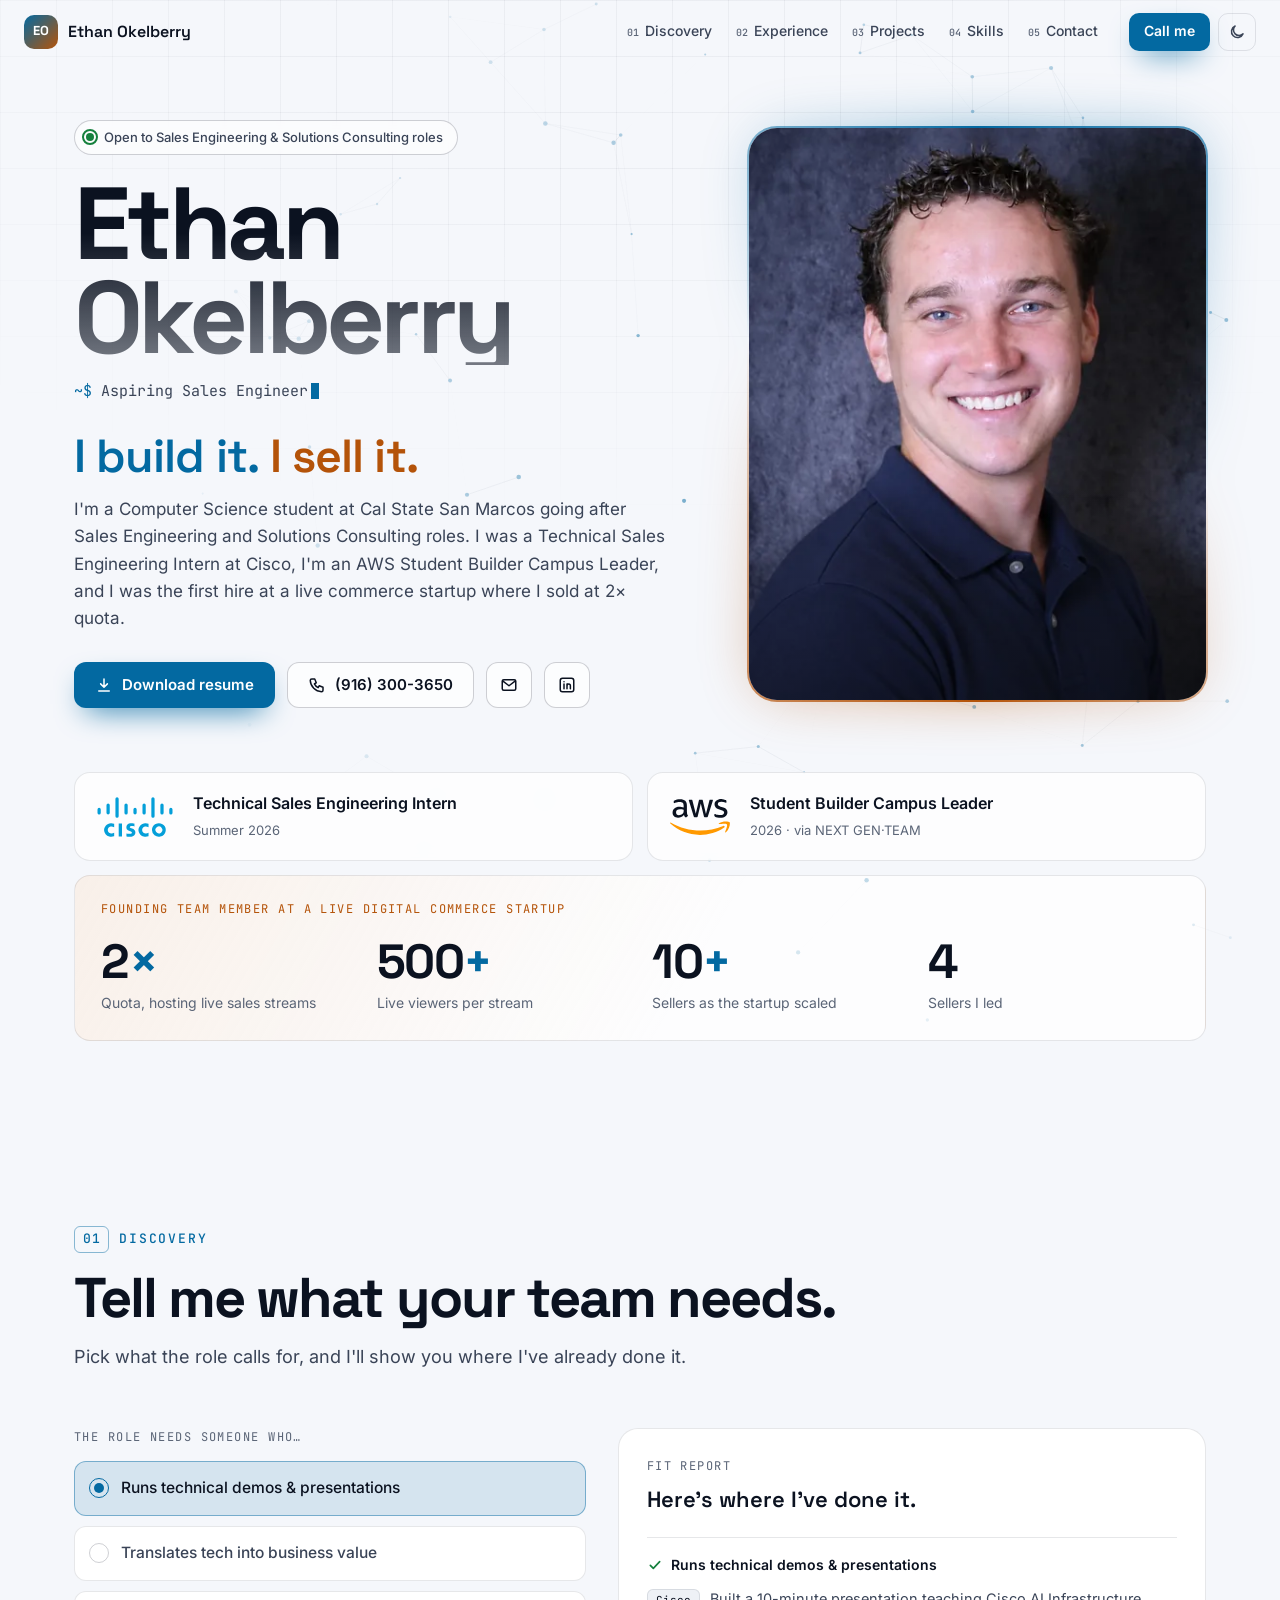
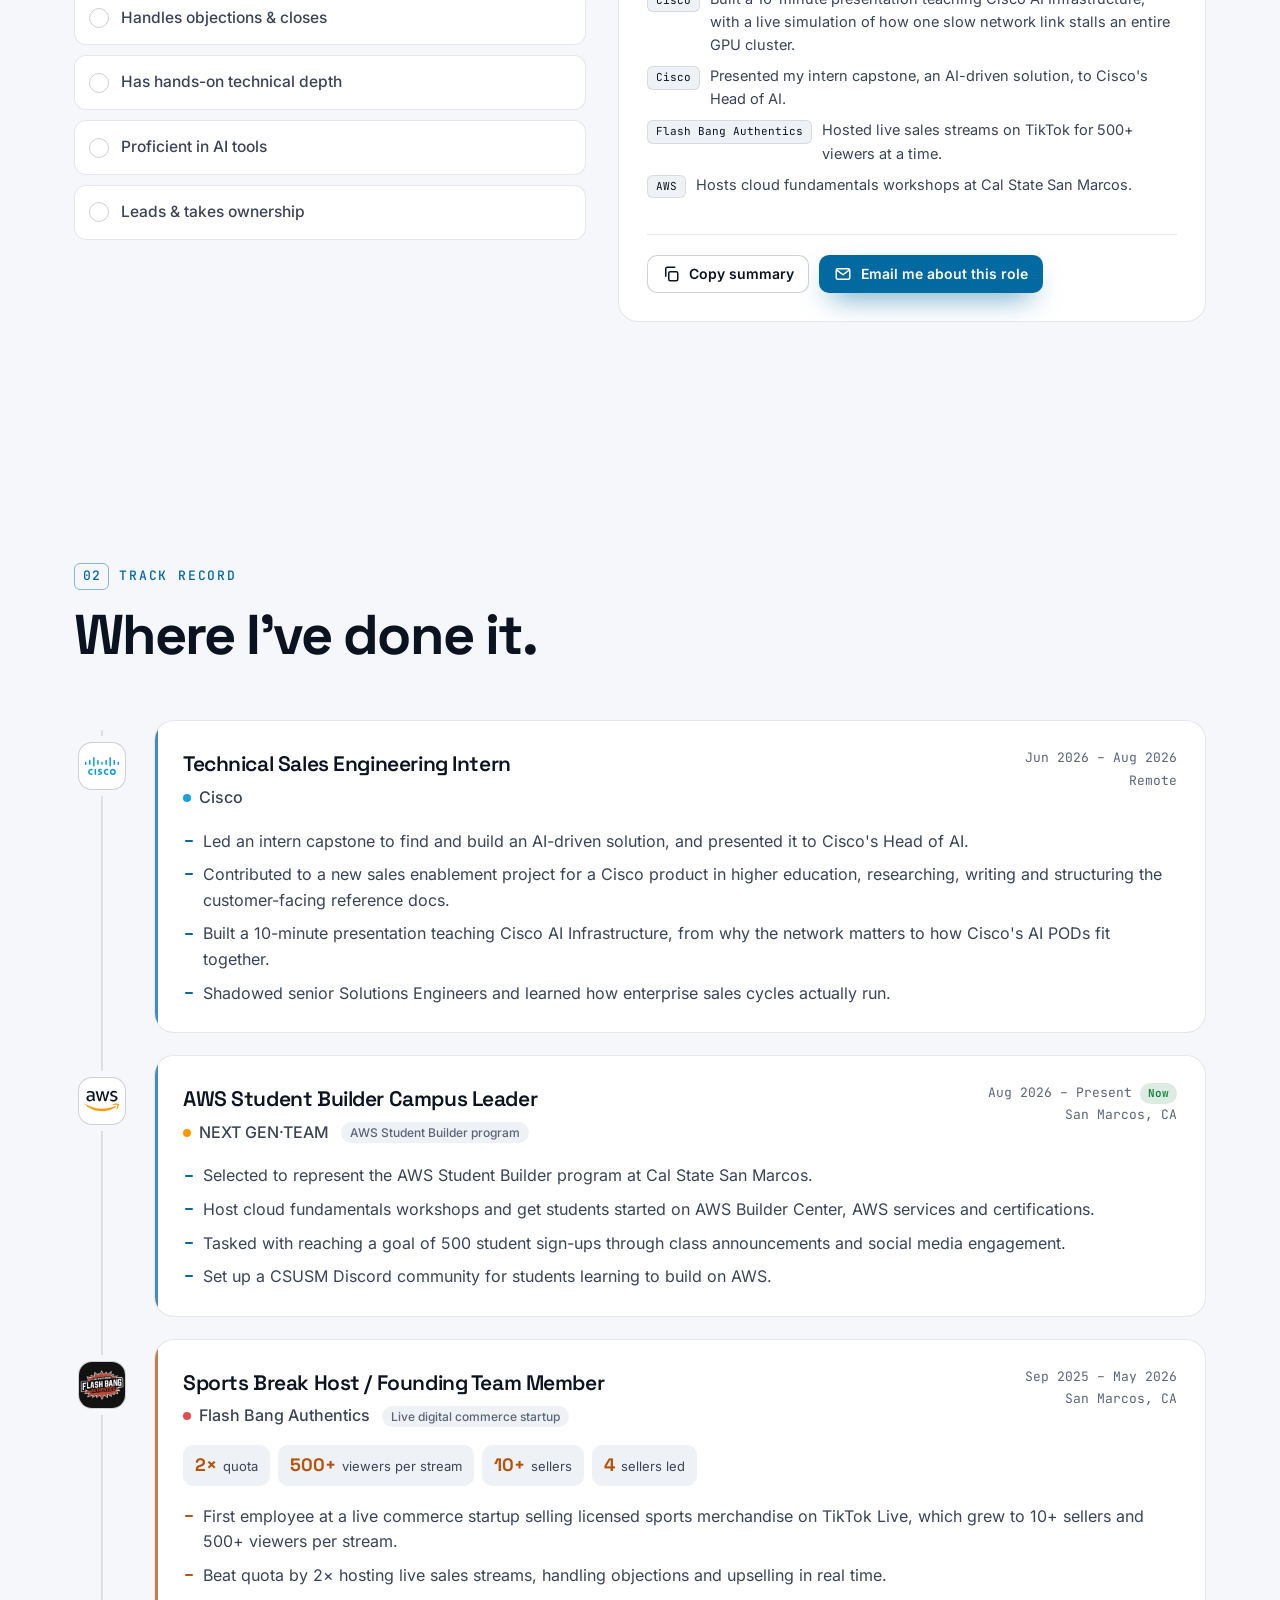
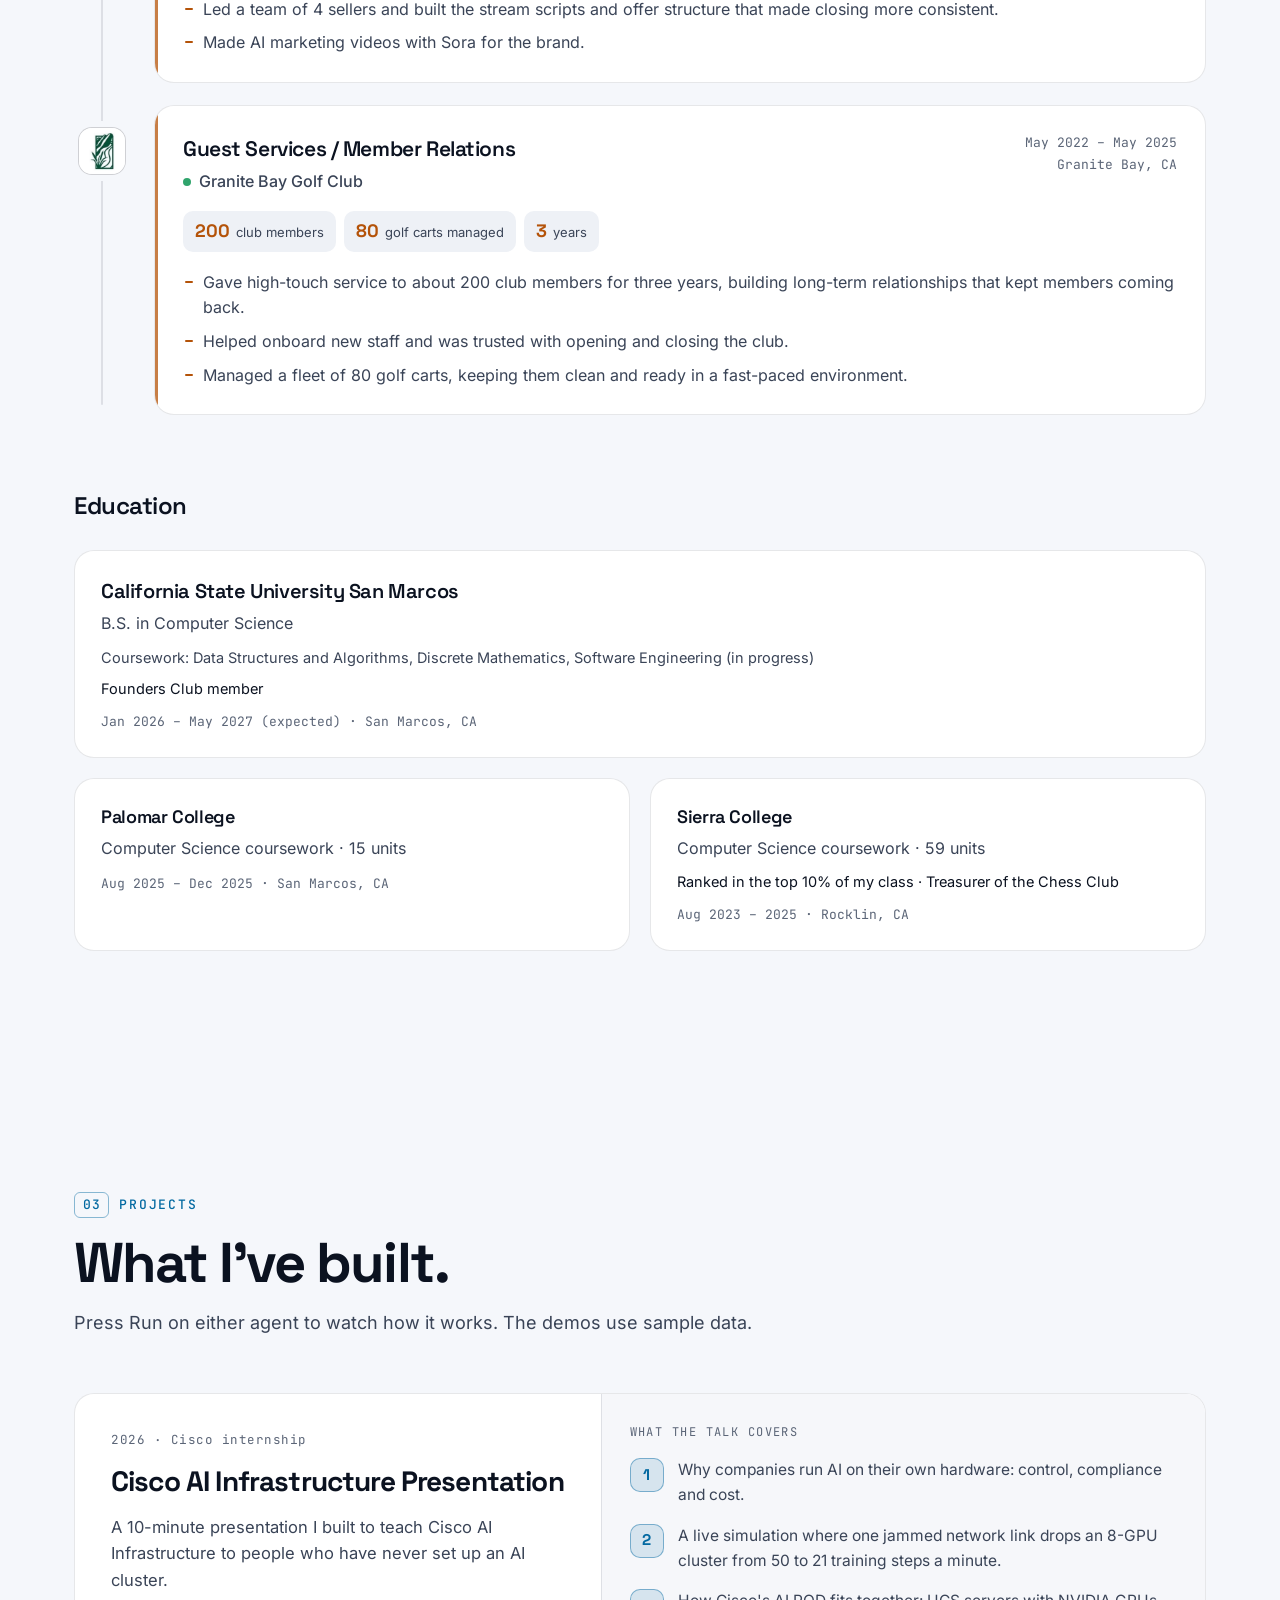
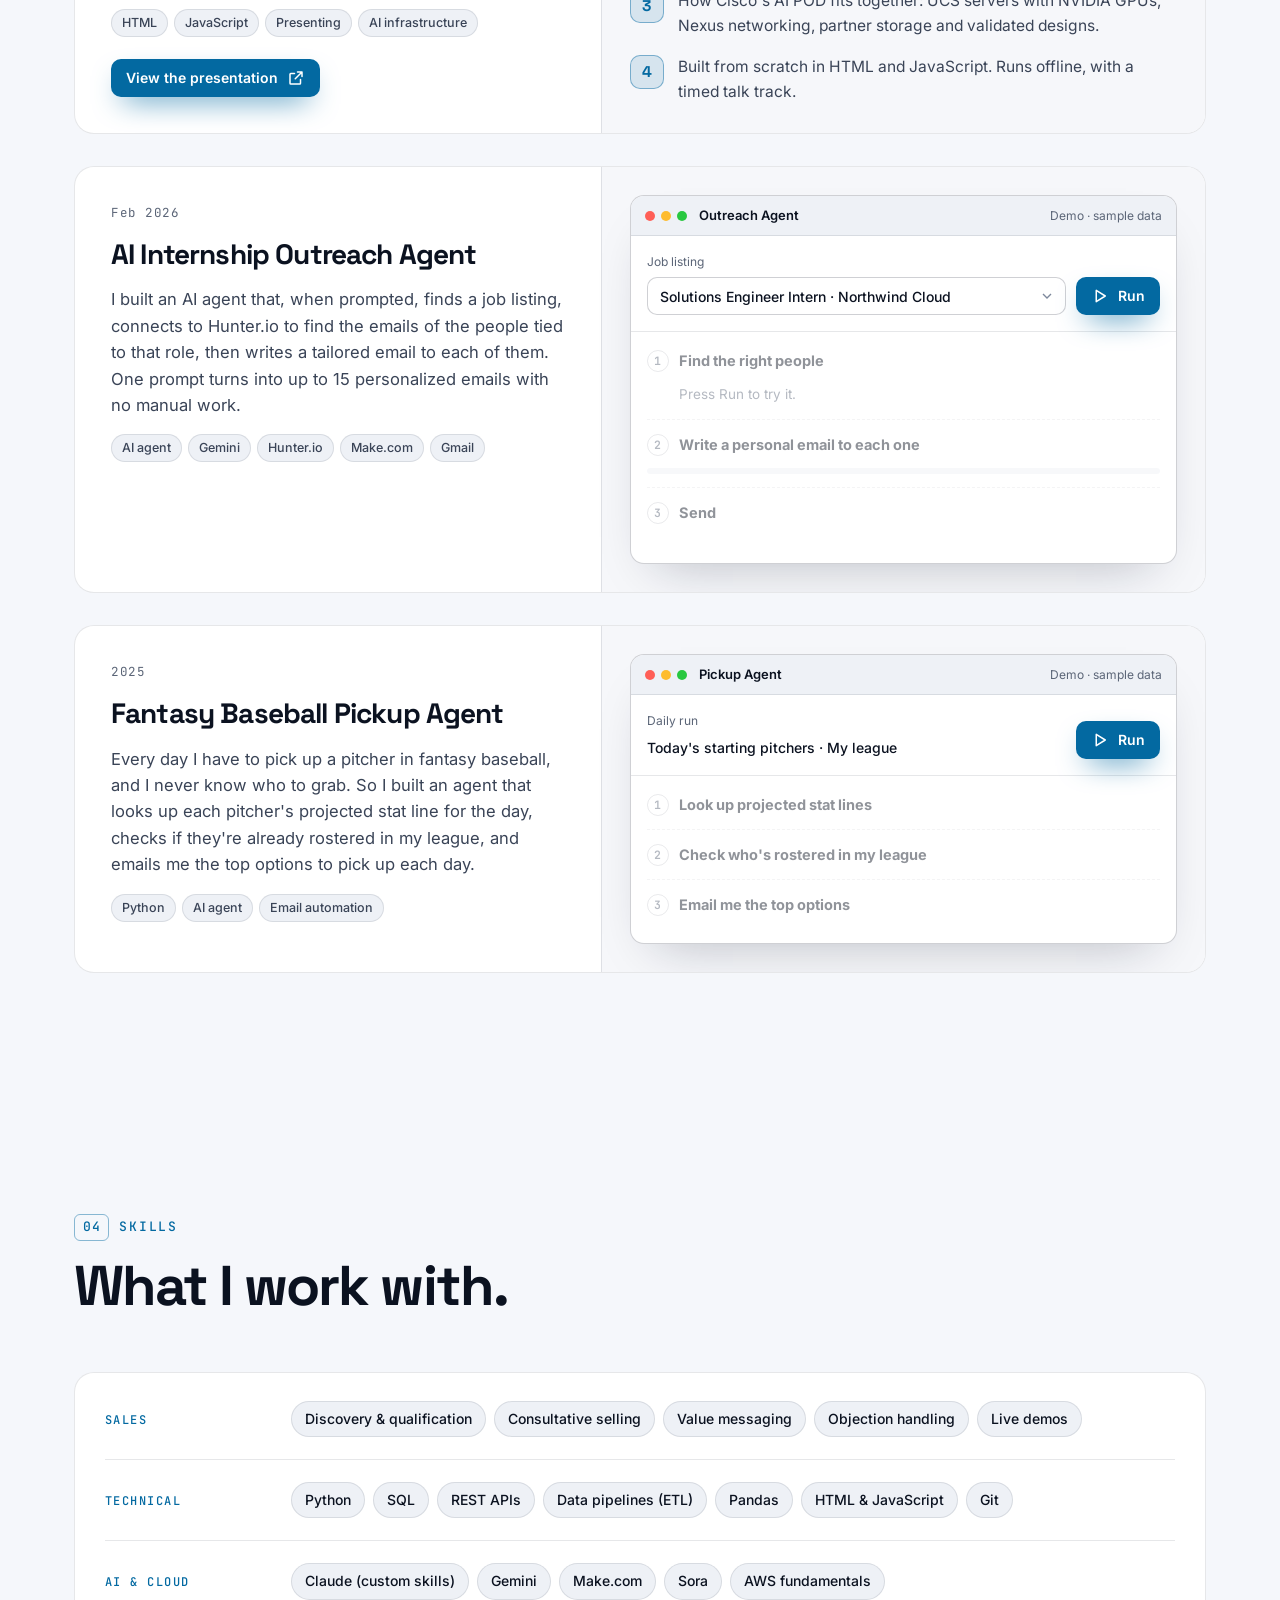
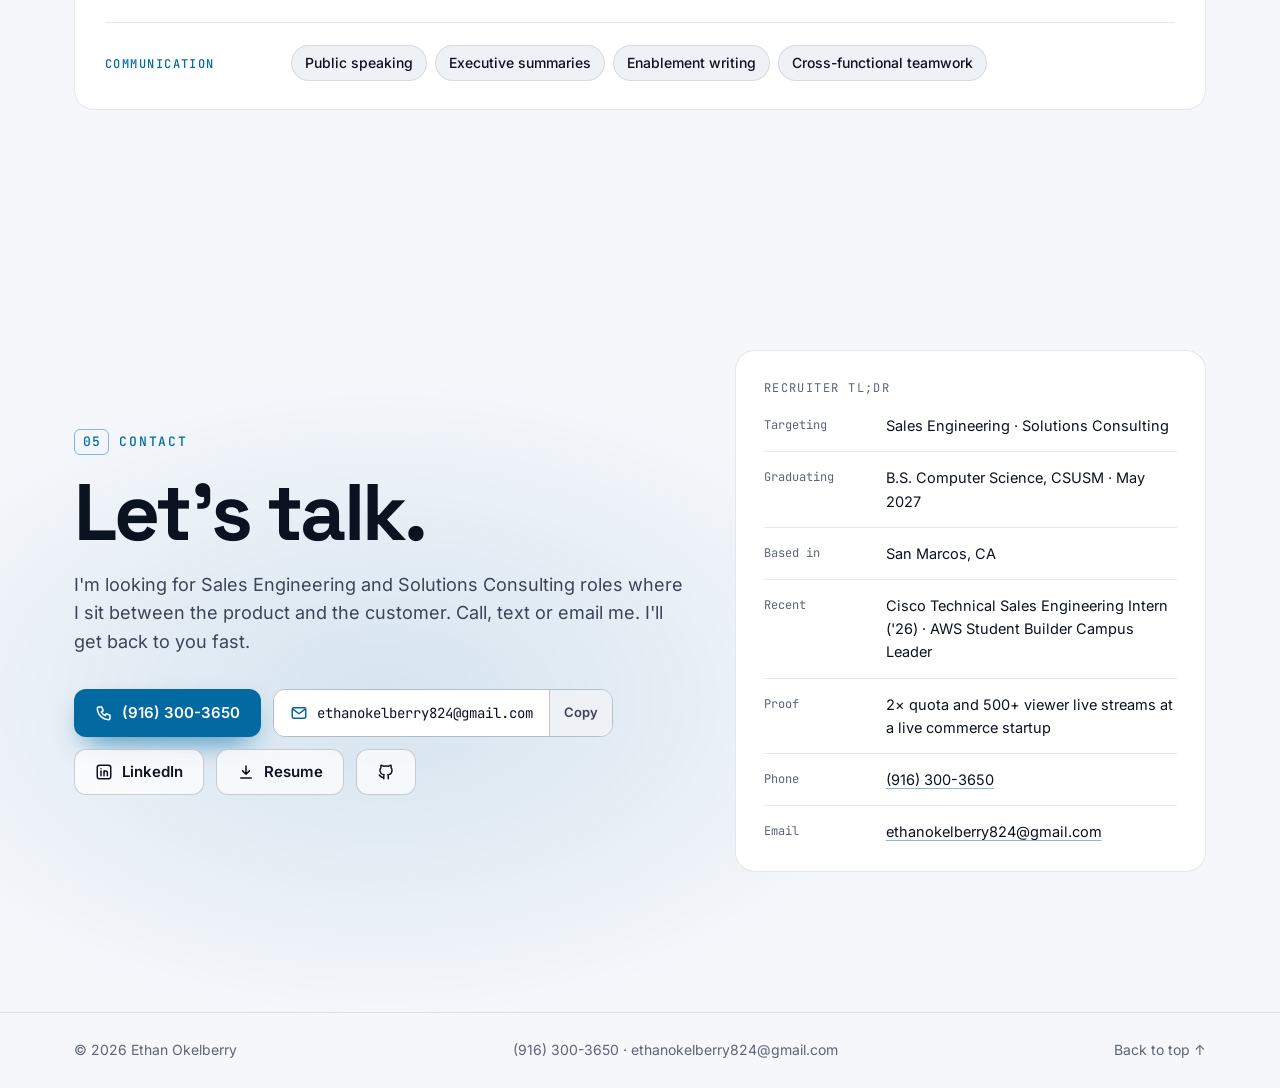
==== commit 9d3b63cc: "Stagger the needs-picker rows when Discovery is revealed Entrance-only: each row fades up 40ms after" ====
--- a/index.html
+++ b/index.html
@@ -27,7 +27,7 @@
   <link rel="apple-touch-icon" href="apple-touch-icon.png">
   <link rel="preload" href="assets/fonts/space-grotesk-latin-wght-normal.woff2" as="font" type="font/woff2" crossorigin>
   <link rel="preload" href="assets/fonts/inter-latin-wght-normal.woff2" as="font" type="font/woff2" crossorigin>
-  <link rel="stylesheet" href="css/style.css?v=202610200003">
+  <link rel="stylesheet" href="css/style.css?v=202610200004">
 
   <script>
     // Apply saved theme before first paint, so there's no flash.
--- a/css/style.css
+++ b/css/style.css
@@ -712,6 +712,20 @@
 .need[aria-checked="true"] { border-color: var(--accent-line); background: var(--accent-soft); color: var(--text); }
 .need[aria-checked="true"] .box { border-color: var(--accent); }
 .need[aria-checked="true"] .box::after { transform: scale(1); }
+/* Rows stagger in once when the section is revealed */
+.js .discovery.reveal .need { opacity: 0; transform: translateY(8px); }
+.js .discovery.reveal.in .need {
+  opacity: 1;
+  transform: none;
+  transition: opacity .3s var(--ease-out) var(--d, 0ms), transform .3s var(--ease-out) var(--d, 0ms),
+    color .25s var(--ease), background-color .25s var(--ease), border-color .25s var(--ease);
+}
+.need:nth-child(2) { --d: 40ms; }
+.need:nth-child(3) { --d: 80ms; }
+.need:nth-child(4) { --d: 120ms; }
+.need:nth-child(5) { --d: 160ms; }
+.need:nth-child(6) { --d: 200ms; }
+.need:nth-child(n+7) { --d: 240ms; }
 
 .fit { padding: 28px; min-height: 360px; }
 .fit-head { display: flex; align-items: flex-start; justify-content: space-between; gap: 16px; margin-bottom: 20px; }
@@ -1285,4 +1299,5 @@
   }
   .js .reveal { opacity: 1; transform: none; }
   .hero-headline .w > span { animation: none; }
-}
+  .js .discovery.reveal .need { opacity: 1; transform: none; }
+}
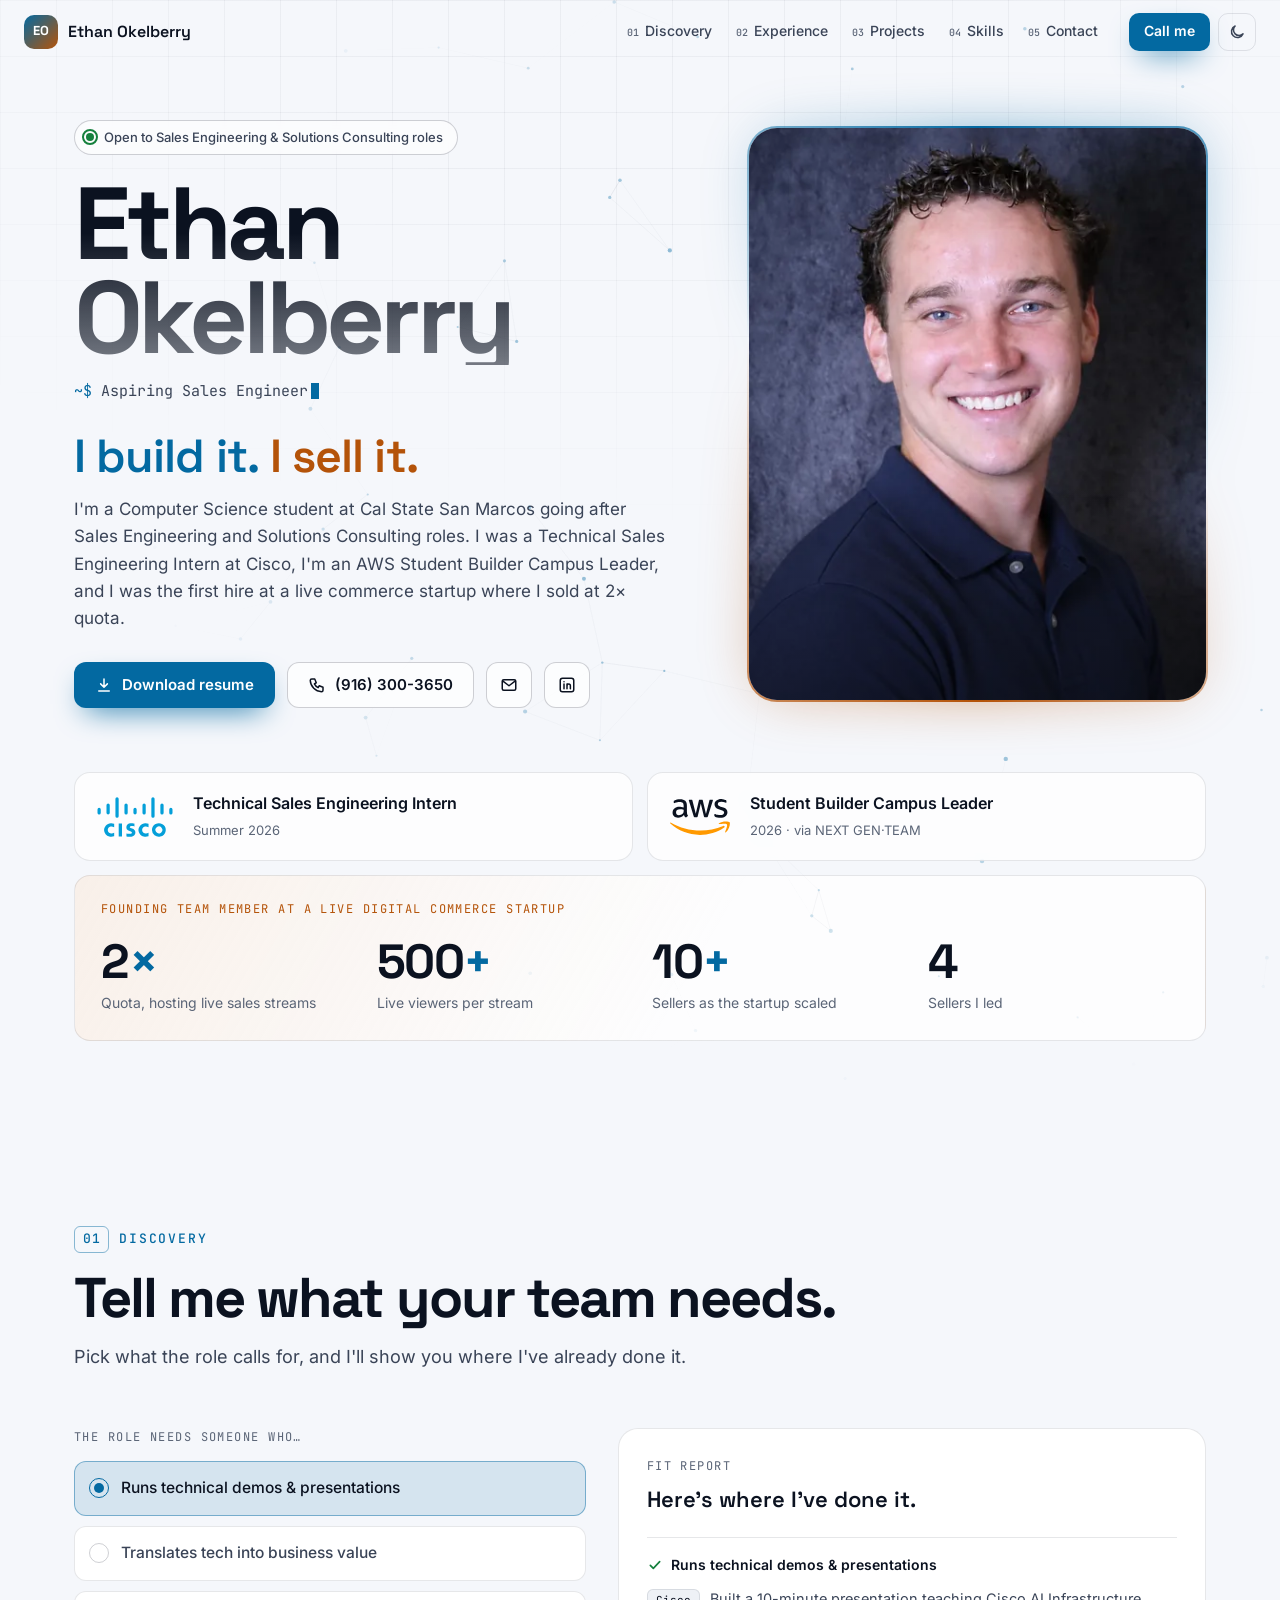
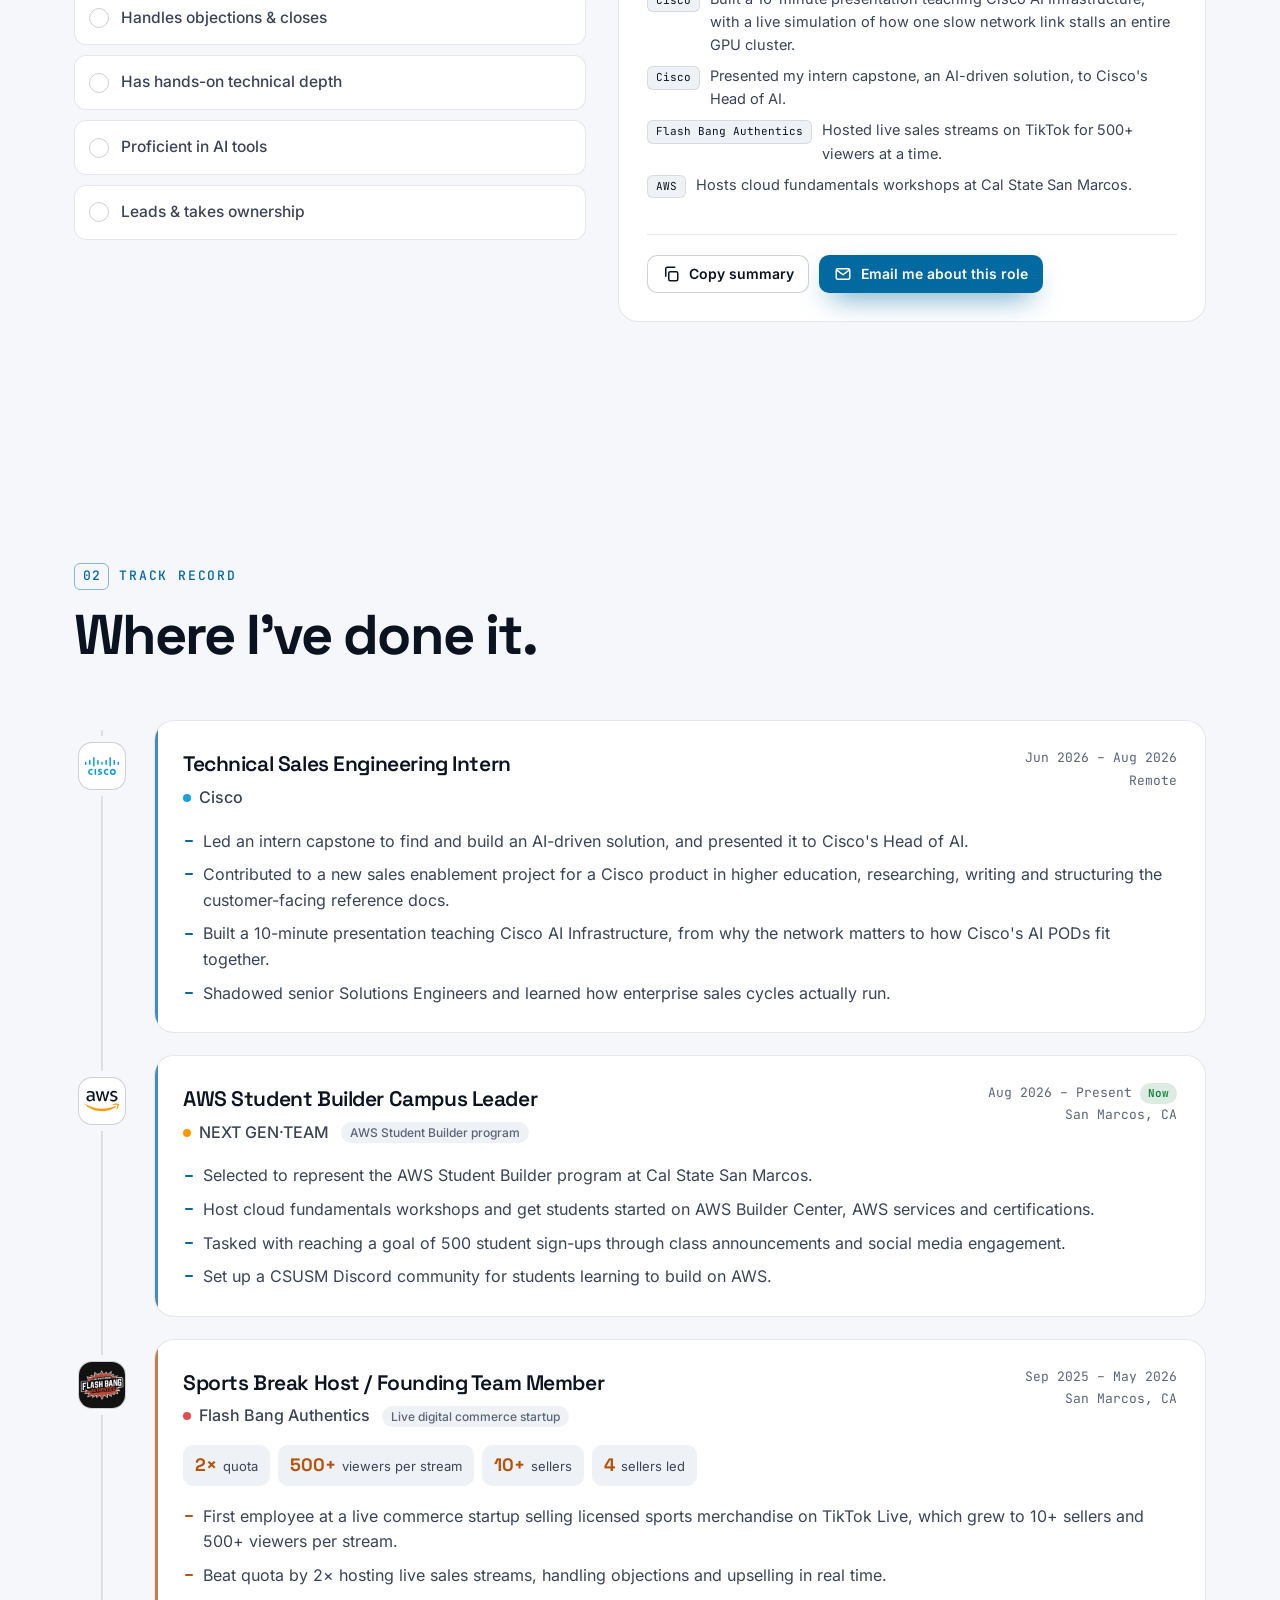
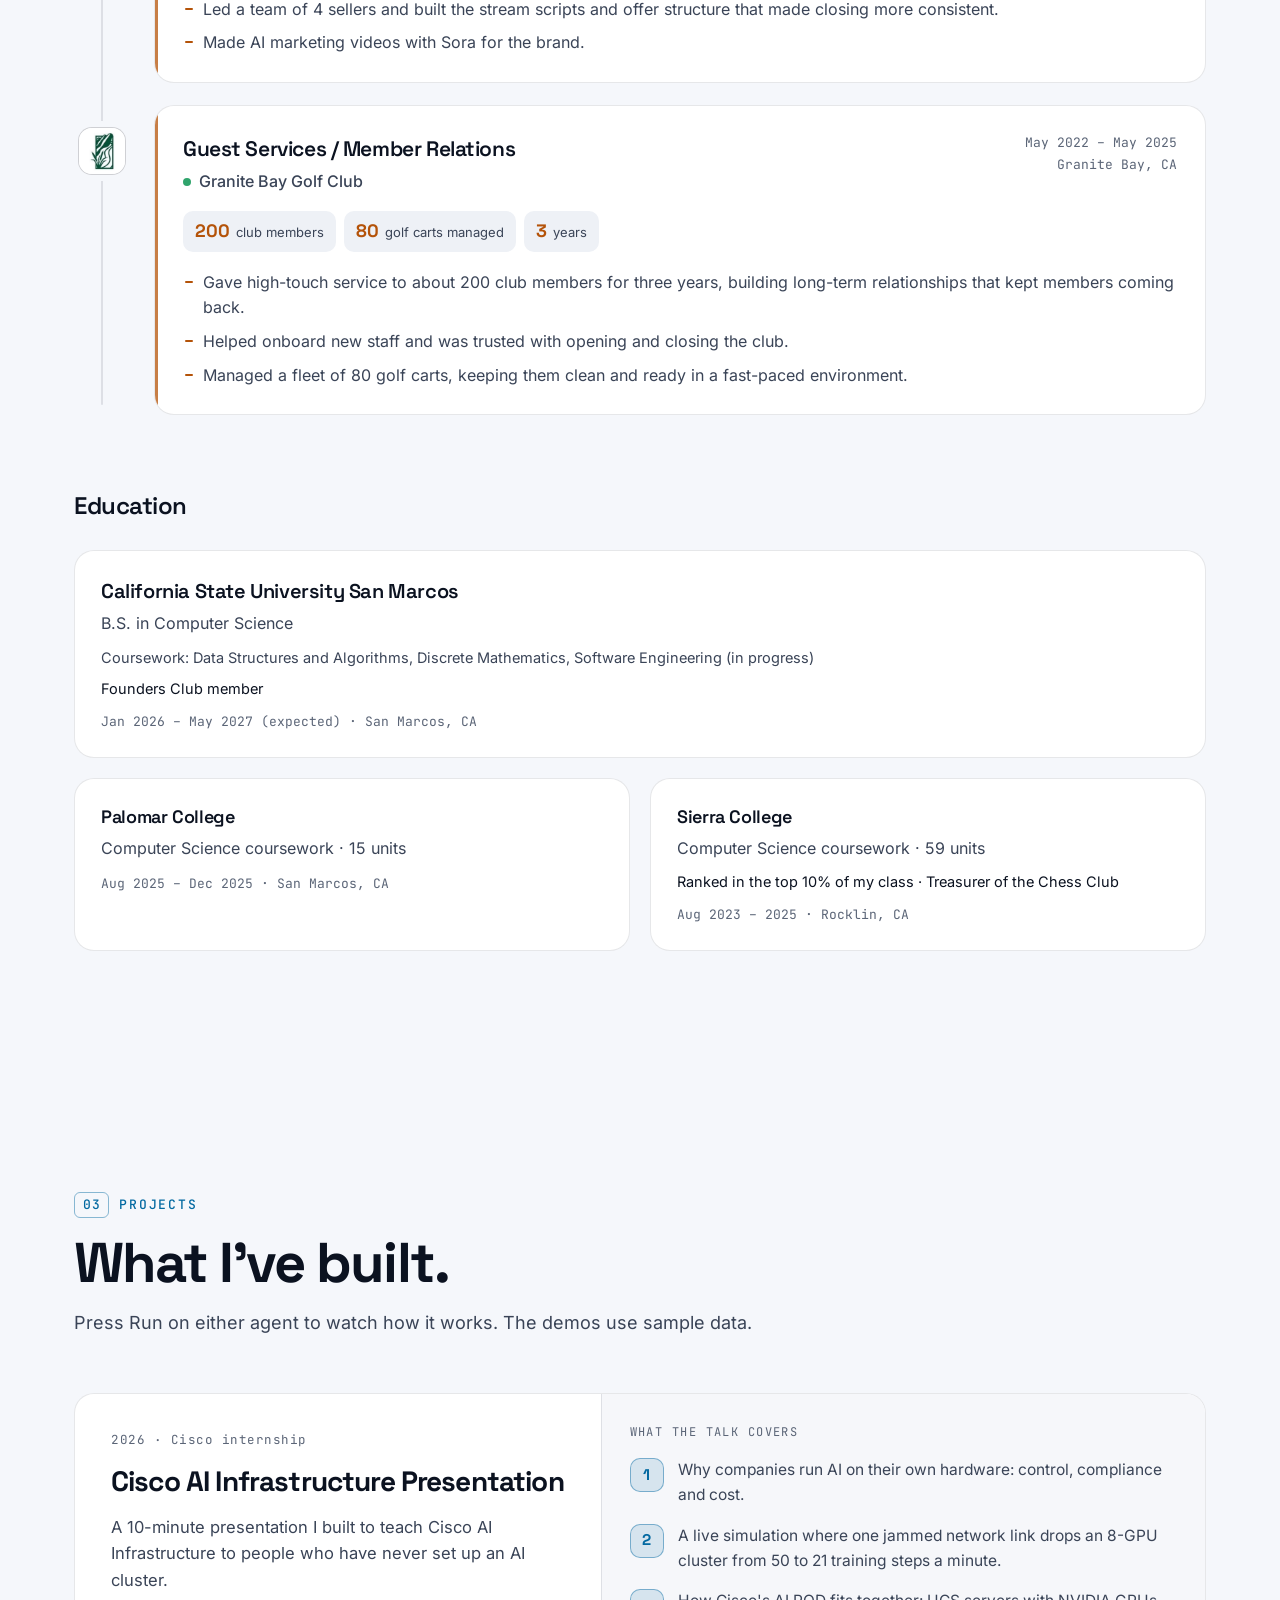
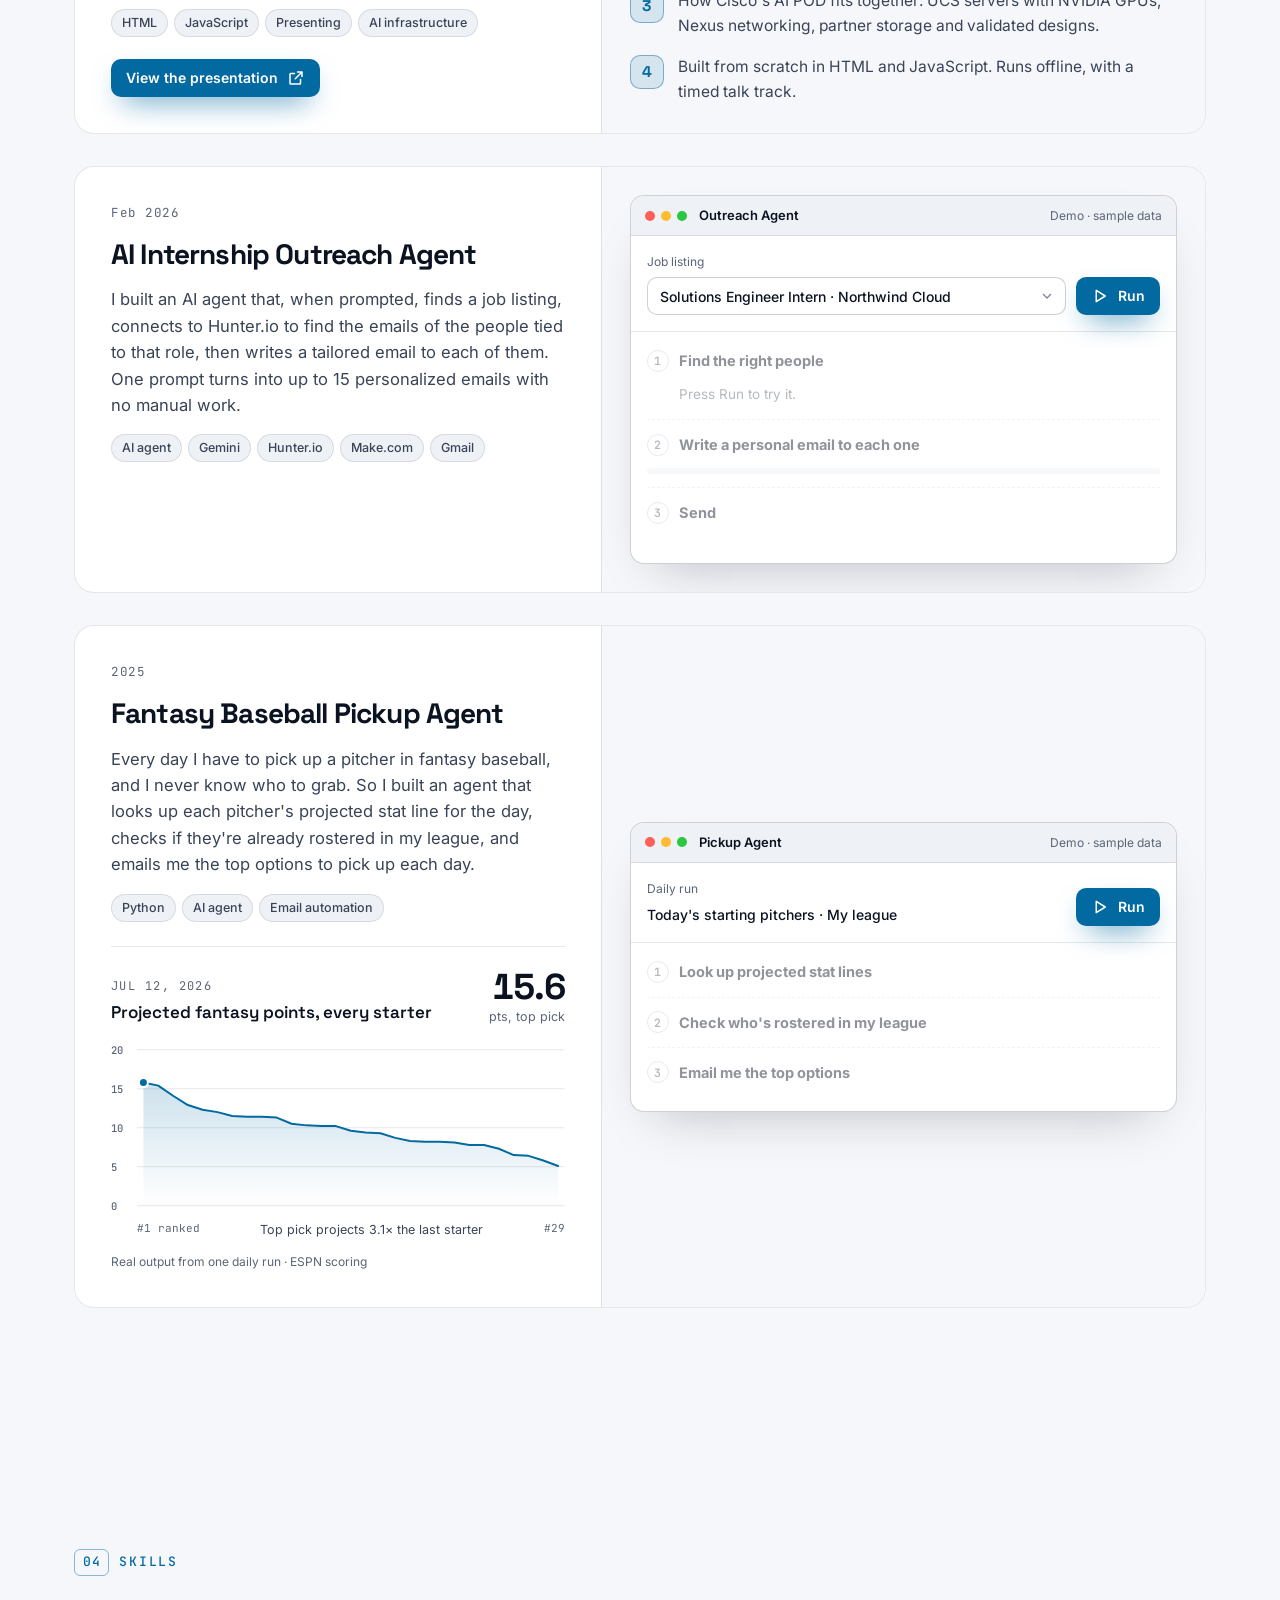
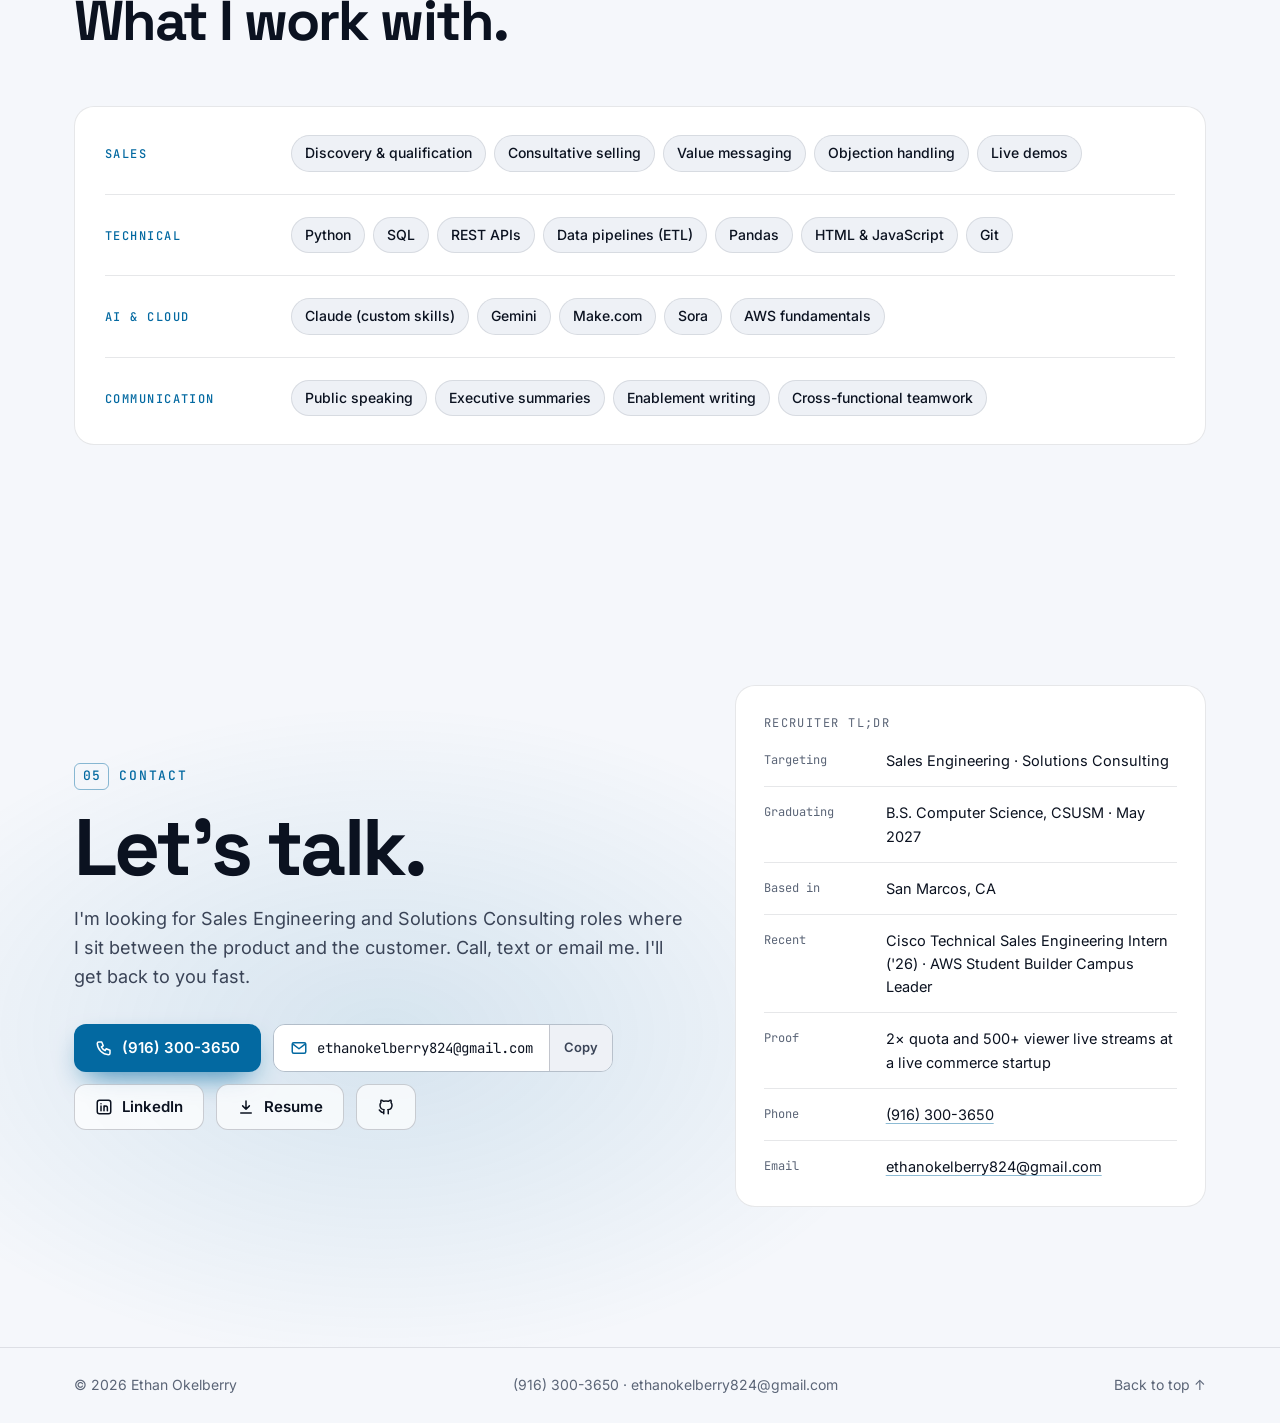
==== commit c5a85a55: "Add a self-drawing projections chart to the fantasy baseball project - Line chart of real pipeline o" ====
--- a/index.html
+++ b/index.html
@@ -27,7 +27,7 @@
   <link rel="apple-touch-icon" href="apple-touch-icon.png">
   <link rel="preload" href="assets/fonts/space-grotesk-latin-wght-normal.woff2" as="font" type="font/woff2" crossorigin>
   <link rel="preload" href="assets/fonts/inter-latin-wght-normal.woff2" as="font" type="font/woff2" crossorigin>
-  <link rel="stylesheet" href="css/style.css?v=202610200004">
+  <link rel="stylesheet" href="css/style.css?v=202610200005">
 
   <script>
     // Apply saved theme before first paint, so there's no flash.
@@ -219,9 +219,9 @@
     <div class="noscript">This site works best with JavaScript turned on. You can still <a href="assets/Ethan_Okelberry_Resume.pdf">download my resume (PDF)</a>, call <a href="tel:+19163003650">(916) 300-3650</a> or email <a href="mailto:ethanokelberry824@gmail.com">ethanokelberry824@gmail.com</a>.</div>
   </noscript>
 
-  <script src="js/content.js?v=202610200002" defer></script>
-  <script src="js/logos.js?v=202610200002" defer></script>
-  <script src="js/demos.js?v=202610200002" defer></script>
-  <script src="js/main.js?v=202610200002" defer></script>
+  <script src="js/content.js?v=202610200005" defer></script>
+  <script src="js/logos.js?v=202610200005" defer></script>
+  <script src="js/demos.js?v=202610200005" defer></script>
+  <script src="js/main.js?v=202610200005" defer></script>
 </body>
 </html>
--- a/css/style.css
+++ b/css/style.css
@@ -891,6 +891,87 @@
 .project-summary { color: var(--text-2); font-size: 16.5px; }
 .project-links { display: flex; flex-wrap: wrap; gap: 10px; margin-top: auto; padding-top: 6px; }
 .btn:disabled { opacity: .65; cursor: progress; transform: none; }
+
+/* Projections chart: draws itself when scrolled into view */
+.pchart { --gutter: 26px; margin: 8px 0 0; padding-top: 22px; border-top: 1px solid var(--border); }
+.pchart-head { display: flex; justify-content: space-between; align-items: flex-end; gap: 16px; margin-bottom: 16px; }
+.pchart-title { margin-top: 6px; font-family: var(--font-display); font-size: 17px; font-weight: 600; line-height: 1.25; }
+.pchart-kpi { display: flex; flex-direction: column; align-items: flex-end; flex: none; line-height: 1; }
+.pchart-kpi b { font-family: var(--font-display); font-size: 36px; font-weight: 700; letter-spacing: -.03em; font-variant-numeric: tabular-nums; }
+.pchart-kpi span { margin-top: 6px; font-size: 12.5px; color: var(--muted); }
+.pchart-legend { display: flex; gap: 16px; margin: -4px 0 12px; font-size: 12.5px; color: var(--text-2); }
+.pchart-legend span { display: inline-flex; align-items: center; gap: 7px; }
+.pchart-legend i { width: 16px; height: 0; border-top: 2px solid var(--tech); }
+.pchart-legend .k-act { border-top: 2px dashed var(--biz); }
+.pchart-plot { position: relative; padding-left: var(--gutter); cursor: crosshair; touch-action: pan-y; }
+.pchart svg { display: block; width: 100%; height: auto; overflow: visible; }
+.pchart-tick {
+  position: absolute;
+  left: 0;
+  transform: translateY(-50%);
+  font: 500 10.5px var(--font-mono);
+  color: var(--muted);
+}
+.pchart-grid { stroke: var(--border); stroke-width: calc(1px * var(--k, 1)); }
+.pchart stop { stop-color: var(--tech); stop-opacity: .2; }
+.pchart stop + stop { stop-opacity: 0; }
+.pchart-line {
+  fill: none;
+  stroke: var(--tech);
+  stroke-width: calc(2px * var(--k, 1));
+  stroke-linecap: round;
+  stroke-linejoin: round;
+  stroke-dasharray: 1;
+  stroke-dashoffset: 1;
+}
+.pchart-actual { stroke: var(--biz); stroke-dasharray: .012 .01; stroke-dashoffset: 0; opacity: 0; }
+.pchart-area, .pchart-peak { opacity: 0; }
+.pchart.in .pchart-line { stroke-dashoffset: 0; transition: stroke-dashoffset 1.1s var(--ease-out); }
+.pchart.in .pchart-actual { opacity: 1; transition: opacity .3s var(--ease-out) .9s; }
+.pchart.in .pchart-area { opacity: 1; transition: opacity .6s var(--ease-out) .4s; }
+.pchart.in .pchart-peak { opacity: 1; transition: opacity .3s var(--ease-out) .9s; }
+.pchart-dot { fill: var(--tech); stroke: var(--surface); stroke-width: calc(2px * var(--k, 1)); r: calc(4.5px * var(--k, 1)); }
+.pchart-xhair { stroke: var(--border-strong); stroke-width: calc(1px * var(--k, 1)); opacity: 0; }
+.pchart-hover { opacity: 0; }
+.pchart.hovering .pchart-xhair,
+.pchart.hovering .pchart-hover { opacity: 1; }
+.pchart-tip {
+  position: absolute;
+  z-index: 2;
+  left: calc(var(--gutter) + (100% - var(--gutter)) * var(--tx, 0));
+  top: calc(100% * var(--ty, 0));
+  display: grid;
+  gap: 1px;
+  padding: 8px 11px;
+  border: 1px solid var(--border-strong);
+  border-radius: 10px;
+  background: var(--bg-elev);
+  box-shadow: var(--shadow);
+  font-size: 12.5px;
+  white-space: nowrap;
+  transform: translate(14px, -50%);
+  opacity: 0;
+  pointer-events: none;
+  transition: opacity .15s var(--ease-out);
+}
+.pchart-tip.flip { transform: translate(calc(-100% - 14px), -50%); }
+.pchart.hovering .pchart-tip { opacity: 1; }
+.pchart-tip small { font: 500 10.5px var(--font-mono); color: var(--muted); }
+.pchart-tip b { font-weight: 600; }
+.pchart-tip span { color: var(--text-2); }
+.pchart-axis {
+  display: flex;
+  justify-content: space-between;
+  gap: 12px;
+  margin-top: 10px;
+  padding-left: var(--gutter);
+  font-size: 12.5px;
+  color: var(--muted);
+}
+.pchart-axis span:first-child,
+.pchart-axis span:last-child { flex: none; font-family: var(--font-mono); font-size: 11px; }
+.pchart-axis span:nth-child(2) { color: var(--text-2); text-align: center; }
+.pchart-source { margin-top: 12px; font-size: 12px; color: var(--muted); }
 
 .demo {
   position: relative;
@@ -1287,6 +1368,9 @@
   .statline .hide-sm { display: none; }
   .pmail-head .tag-sent, .pmail-head .out-state { margin-left: 44px; }
   .statline span { min-width: 0; flex: 1; padding: 8px 10px; }
+  .pchart-axis { flex-wrap: wrap; row-gap: 6px; }
+  .pchart-axis span:nth-child(2) { order: 3; flex-basis: 100%; text-align: left; }
+  .pchart-kpi b { font-size: 30px; }
   .footer-inner { justify-content: center; text-align: center; }
 }
 
@@ -1300,4 +1384,5 @@
   .js .reveal { opacity: 1; transform: none; }
   .hero-headline .w > span { animation: none; }
   .js .discovery.reveal .need { opacity: 1; transform: none; }
-}
+  .pchart * { transition-delay: 0s !important; }
+}
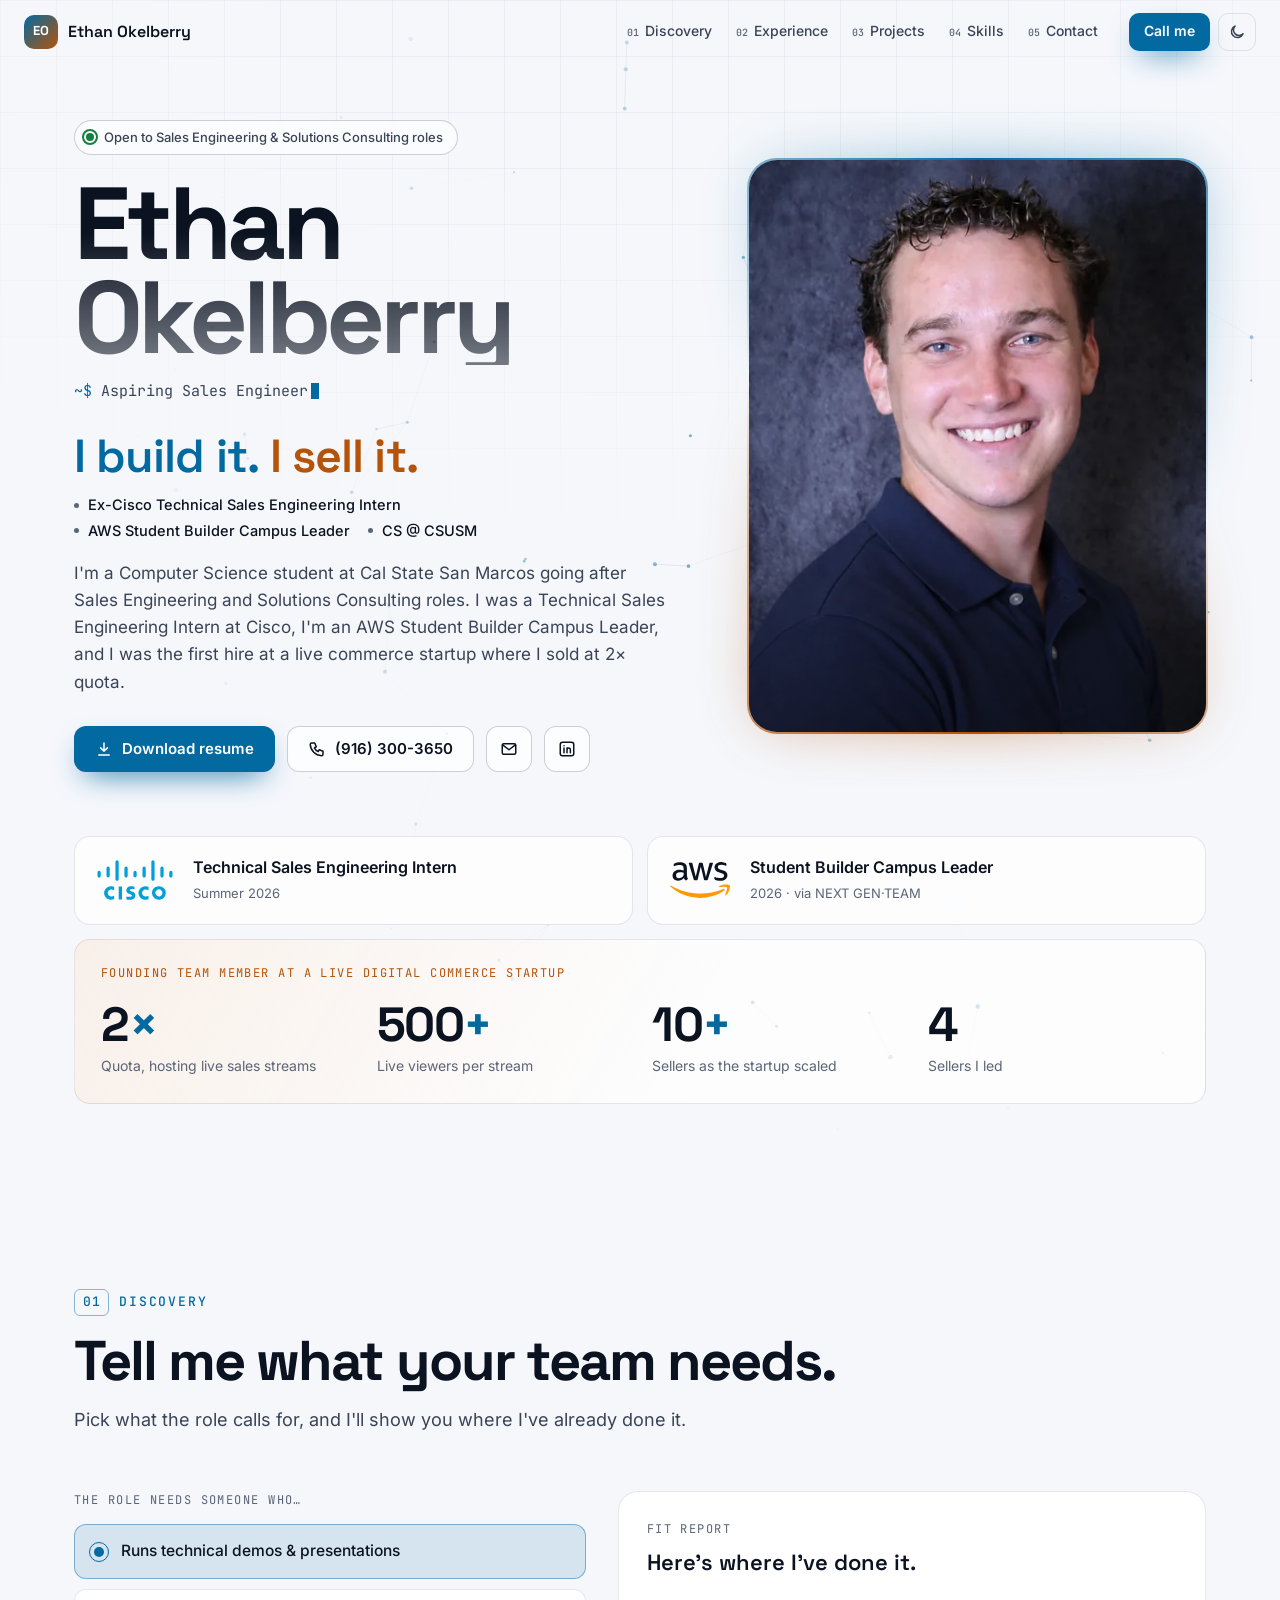
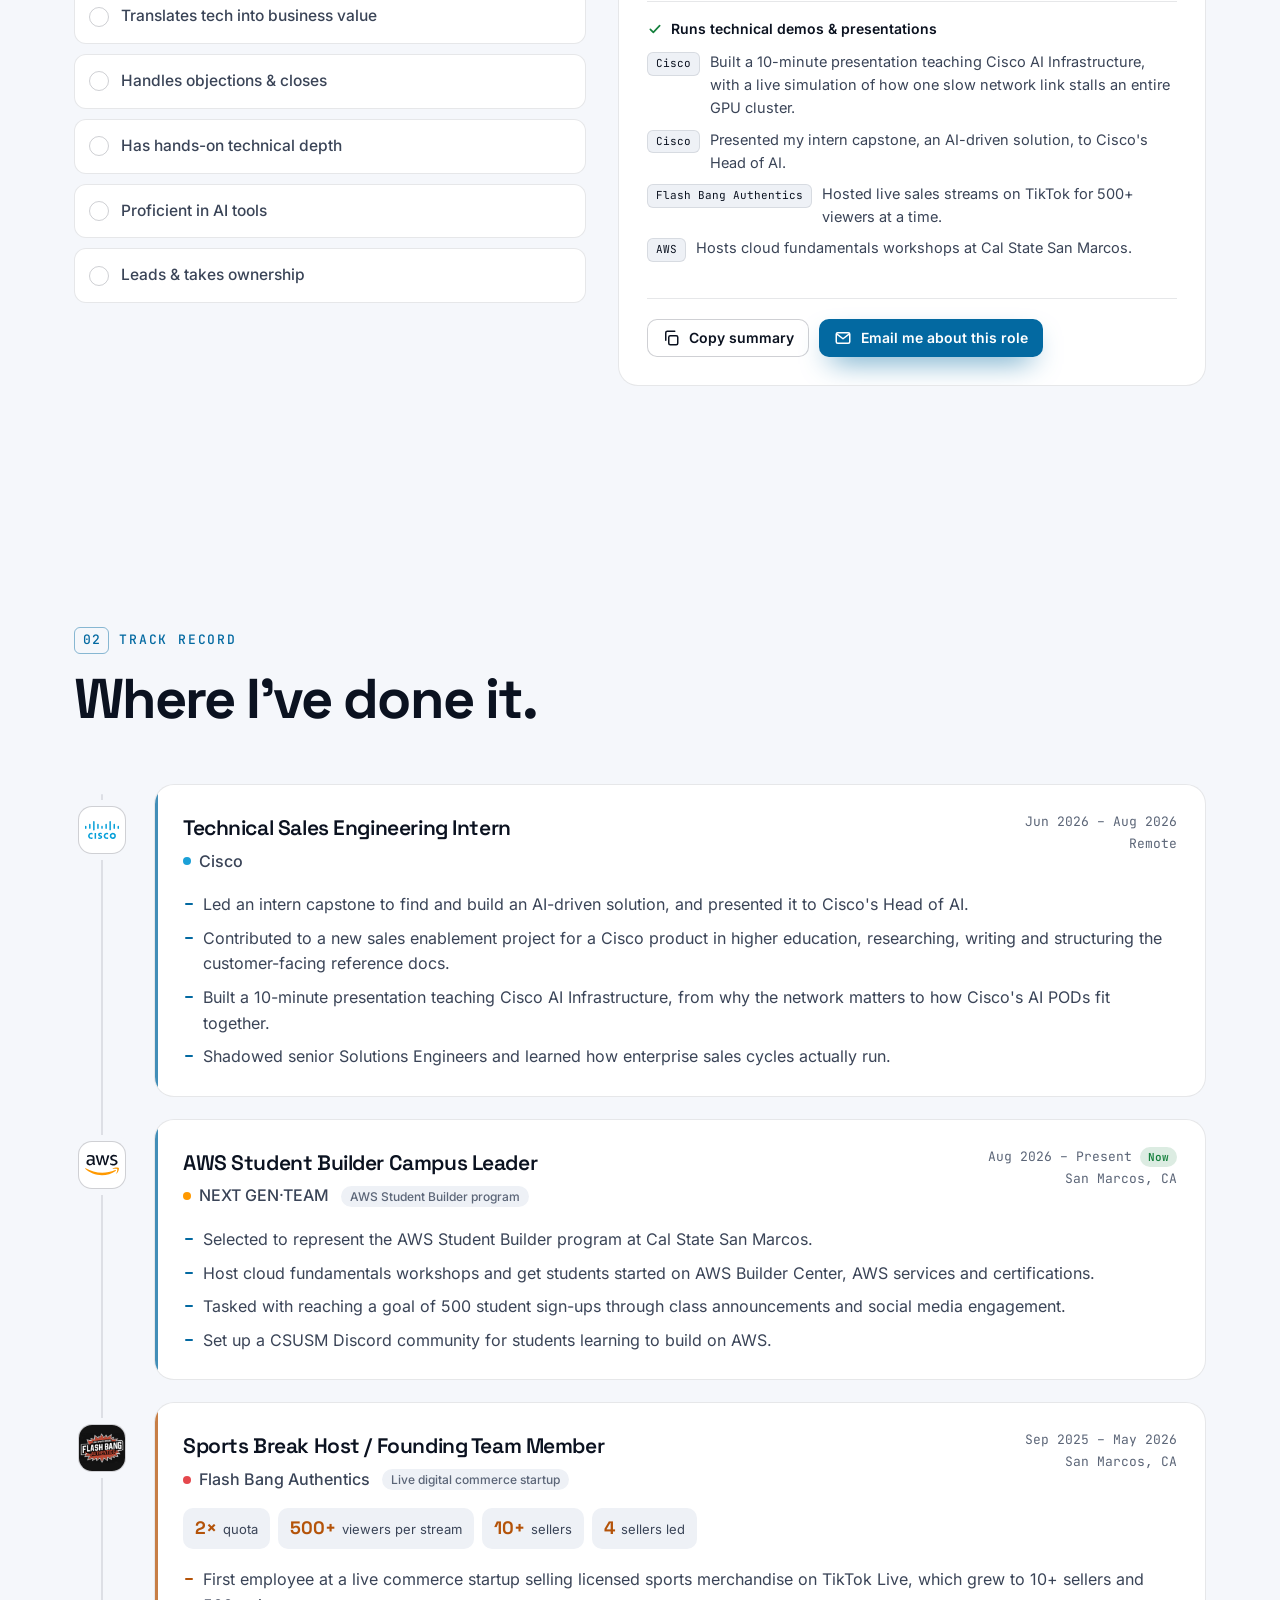
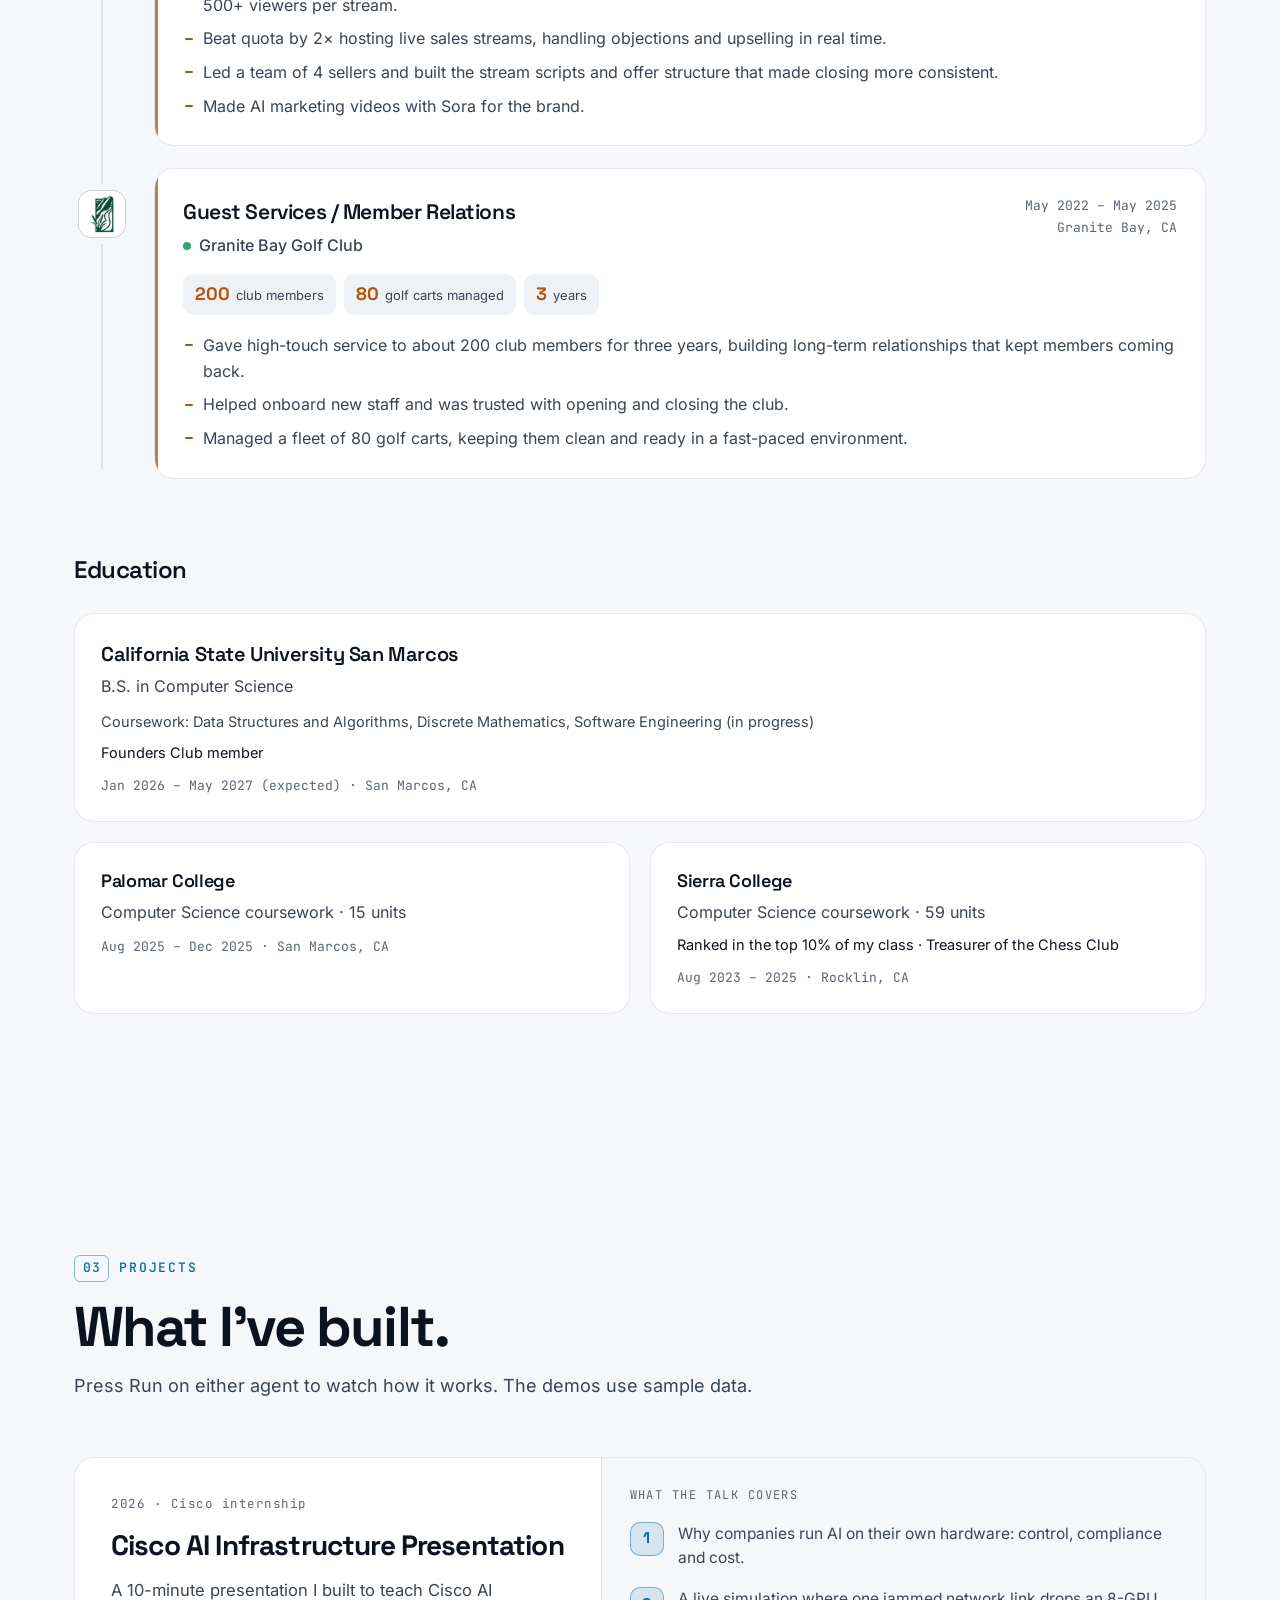
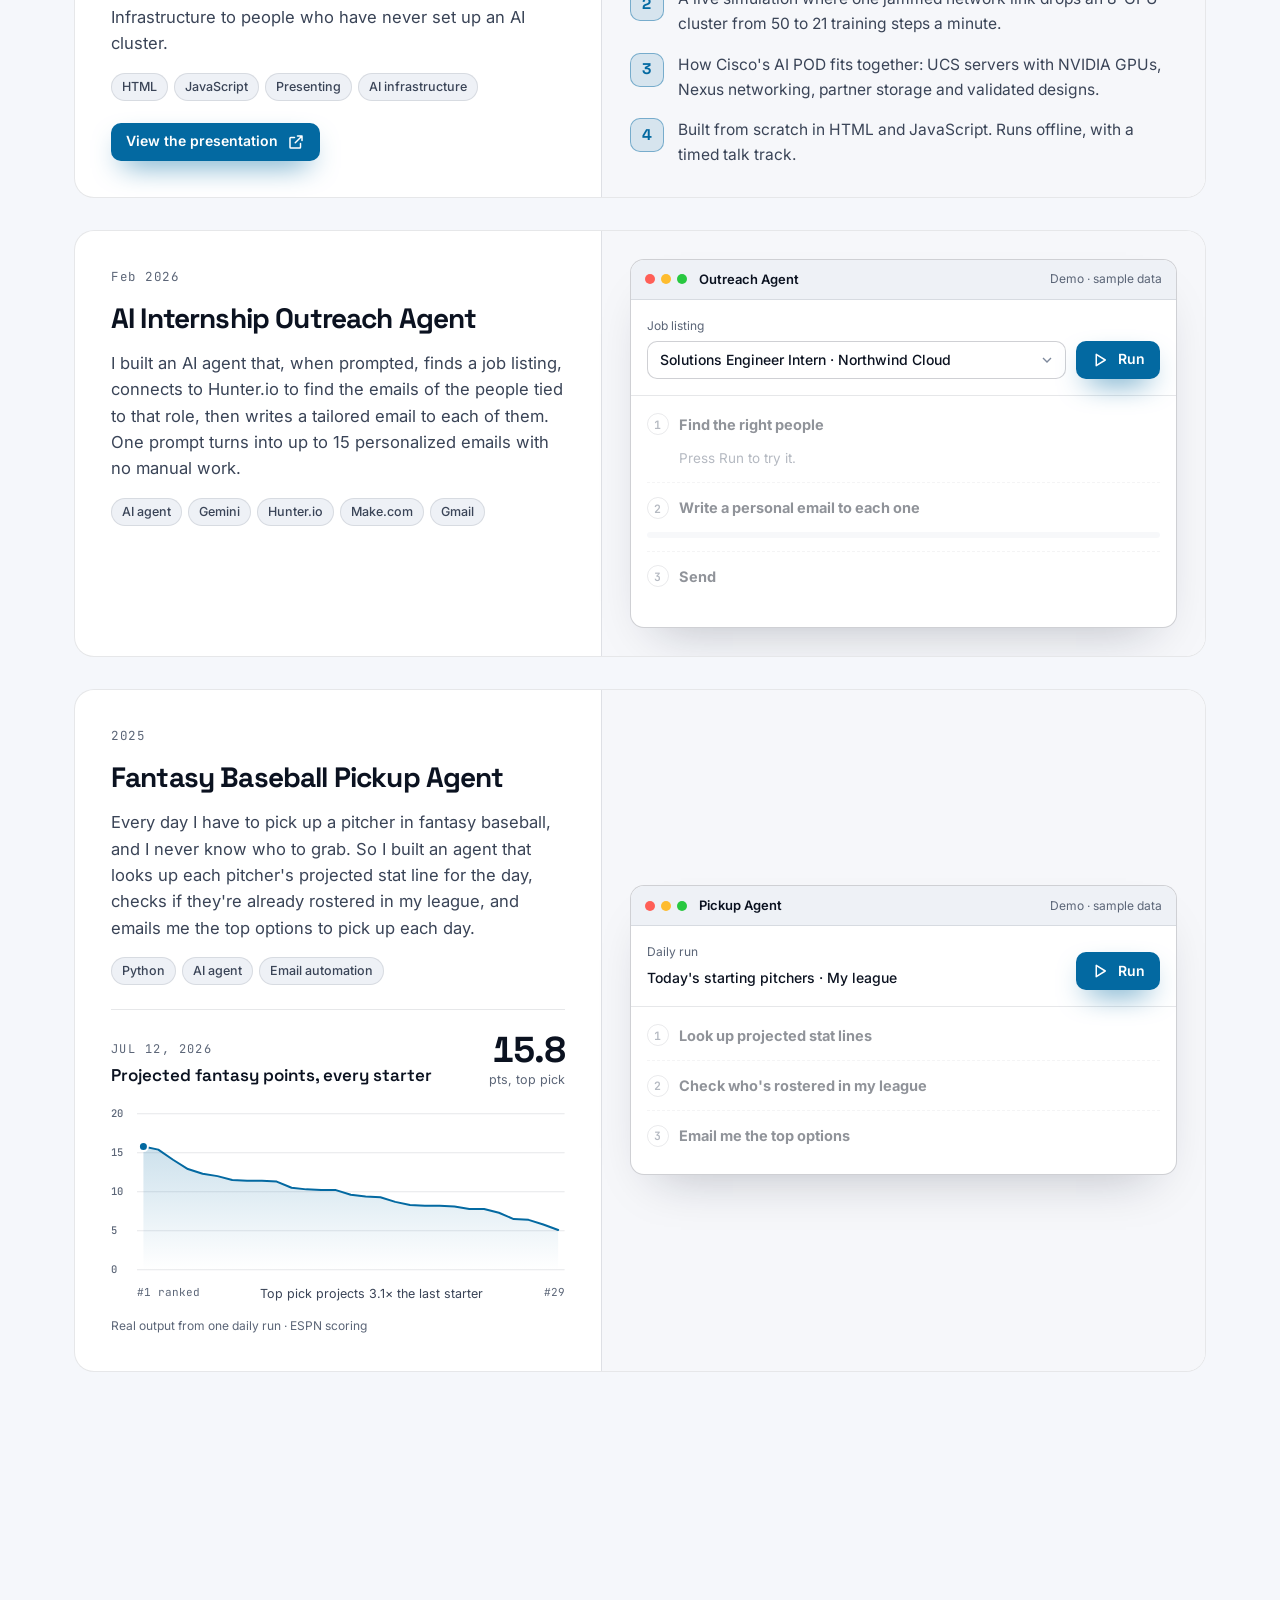
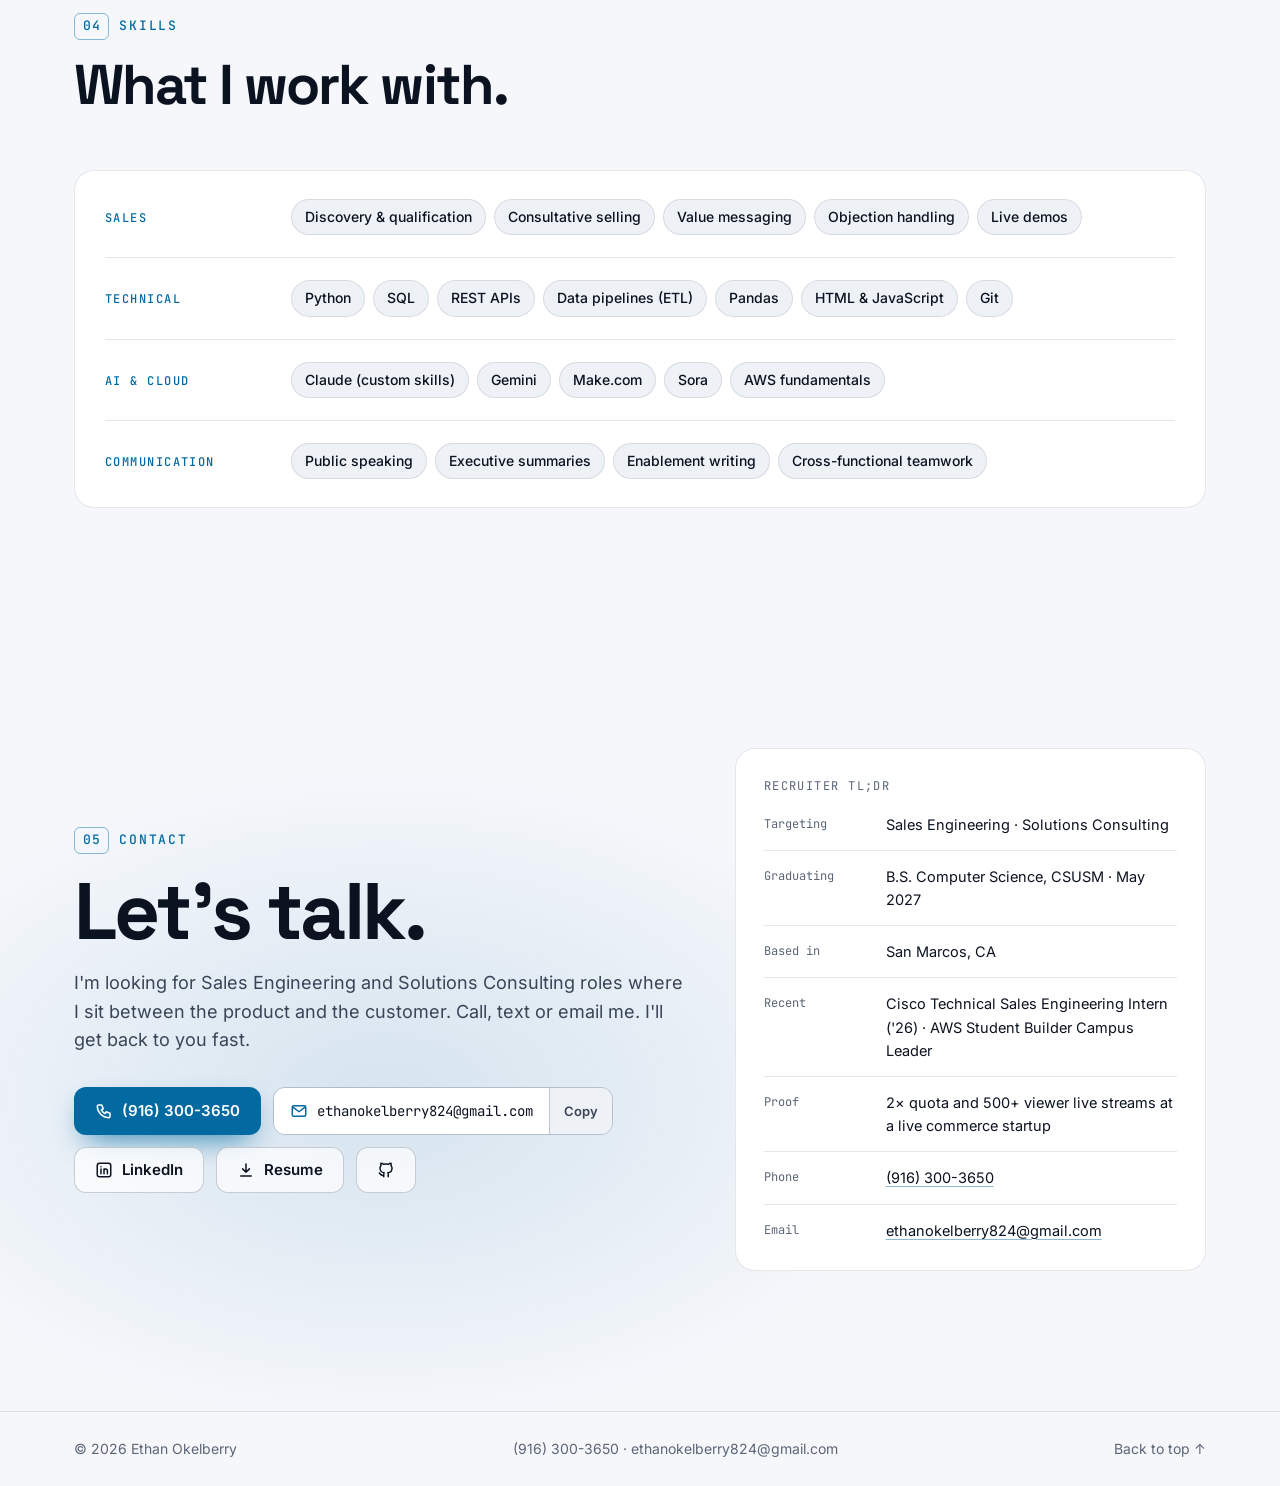
==== commit ea11c485: "Add a proof-led subhead under the hero headline - "Ex-Cisco Technical Sales Engineering Intern · AWS" ====
--- a/index.html
+++ b/index.html
@@ -27,7 +27,7 @@
   <link rel="apple-touch-icon" href="apple-touch-icon.png">
   <link rel="preload" href="assets/fonts/space-grotesk-latin-wght-normal.woff2" as="font" type="font/woff2" crossorigin>
   <link rel="preload" href="assets/fonts/inter-latin-wght-normal.woff2" as="font" type="font/woff2" crossorigin>
-  <link rel="stylesheet" href="css/style.css?v=202610200005">
+  <link rel="stylesheet" href="css/style.css?v=202610200006">
 
   <script>
     // Apply saved theme before first paint, so there's no flash.
@@ -103,6 +103,7 @@
           <h1 class="hero-name">Ethan<br>Okelberry</h1>
           <p class="hero-role" aria-live="off"><span class="prompt" aria-hidden="true">~$</span> <span id="roleTyper">Aspiring Sales Engineer</span><span class="caret" aria-hidden="true"></span></p>
           <p class="hero-headline" id="heroHeadline"></p>
+          <p class="hero-proof" id="heroProof"></p>
           <p class="hero-summary" id="heroSummary"></p>
           <div class="cta-row" id="heroCtas"></div>
         </div>
@@ -219,9 +220,9 @@
     <div class="noscript">This site works best with JavaScript turned on. You can still <a href="assets/Ethan_Okelberry_Resume.pdf">download my resume (PDF)</a>, call <a href="tel:+19163003650">(916) 300-3650</a> or email <a href="mailto:ethanokelberry824@gmail.com">ethanokelberry824@gmail.com</a>.</div>
   </noscript>
 
-  <script src="js/content.js?v=202610200005" defer></script>
-  <script src="js/logos.js?v=202610200005" defer></script>
-  <script src="js/demos.js?v=202610200005" defer></script>
-  <script src="js/main.js?v=202610200005" defer></script>
+  <script src="js/content.js?v=202610200006" defer></script>
+  <script src="js/logos.js?v=202610200006" defer></script>
+  <script src="js/demos.js?v=202610200006" defer></script>
+  <script src="js/main.js?v=202610200006" defer></script>
 </body>
 </html>
--- a/css/style.css
+++ b/css/style.css
@@ -498,6 +498,27 @@
 /* "I build it." in tech cyan, "I sell it." in biz amber */
 .hl-tech { color: var(--tech); }
 .hl-biz { color: var(--biz); }
+.hero-proof {
+  display: flex;
+  flex-wrap: wrap;
+  gap: 4px 18px;
+  margin: -2px 0 18px;
+  color: var(--text);
+  font-size: 14.5px;
+  font-weight: 500;
+  line-height: 1.5;
+}
+.hero-proof:empty { display: none; }
+.hero-proof span { display: inline-flex; align-items: center; gap: 9px; }
+.hero-proof span::before {
+  content: "";
+  width: 5px;
+  height: 5px;
+  flex: none;
+  border-radius: 50%;
+  background: var(--muted);
+}
+.js .hero-proof { animation: swap-in .3s var(--ease-out) .62s both; }
 .hero-summary {
   color: var(--text-2);
   font-size: 17px;
@@ -1335,6 +1356,7 @@
   .nav-inner { padding-inline: 16px; gap: 10px; }
   .brand-name { display: none; }
   .hero-headline { max-width: none; }
+  .hero-proof { flex-direction: column; gap: 4px; }
   .hero-summary, .lede { font-size: 16px; }
   .cta-row .btn { flex: 1 1 auto; }
   .cta-row .btn-social { width: auto; padding: 0 20px; }
@@ -1385,4 +1407,5 @@
   .hero-headline .w > span { animation: none; }
   .js .discovery.reveal .need { opacity: 1; transform: none; }
   .pchart * { transition-delay: 0s !important; }
-}
+  .js .hero-proof { animation: none; }
+}
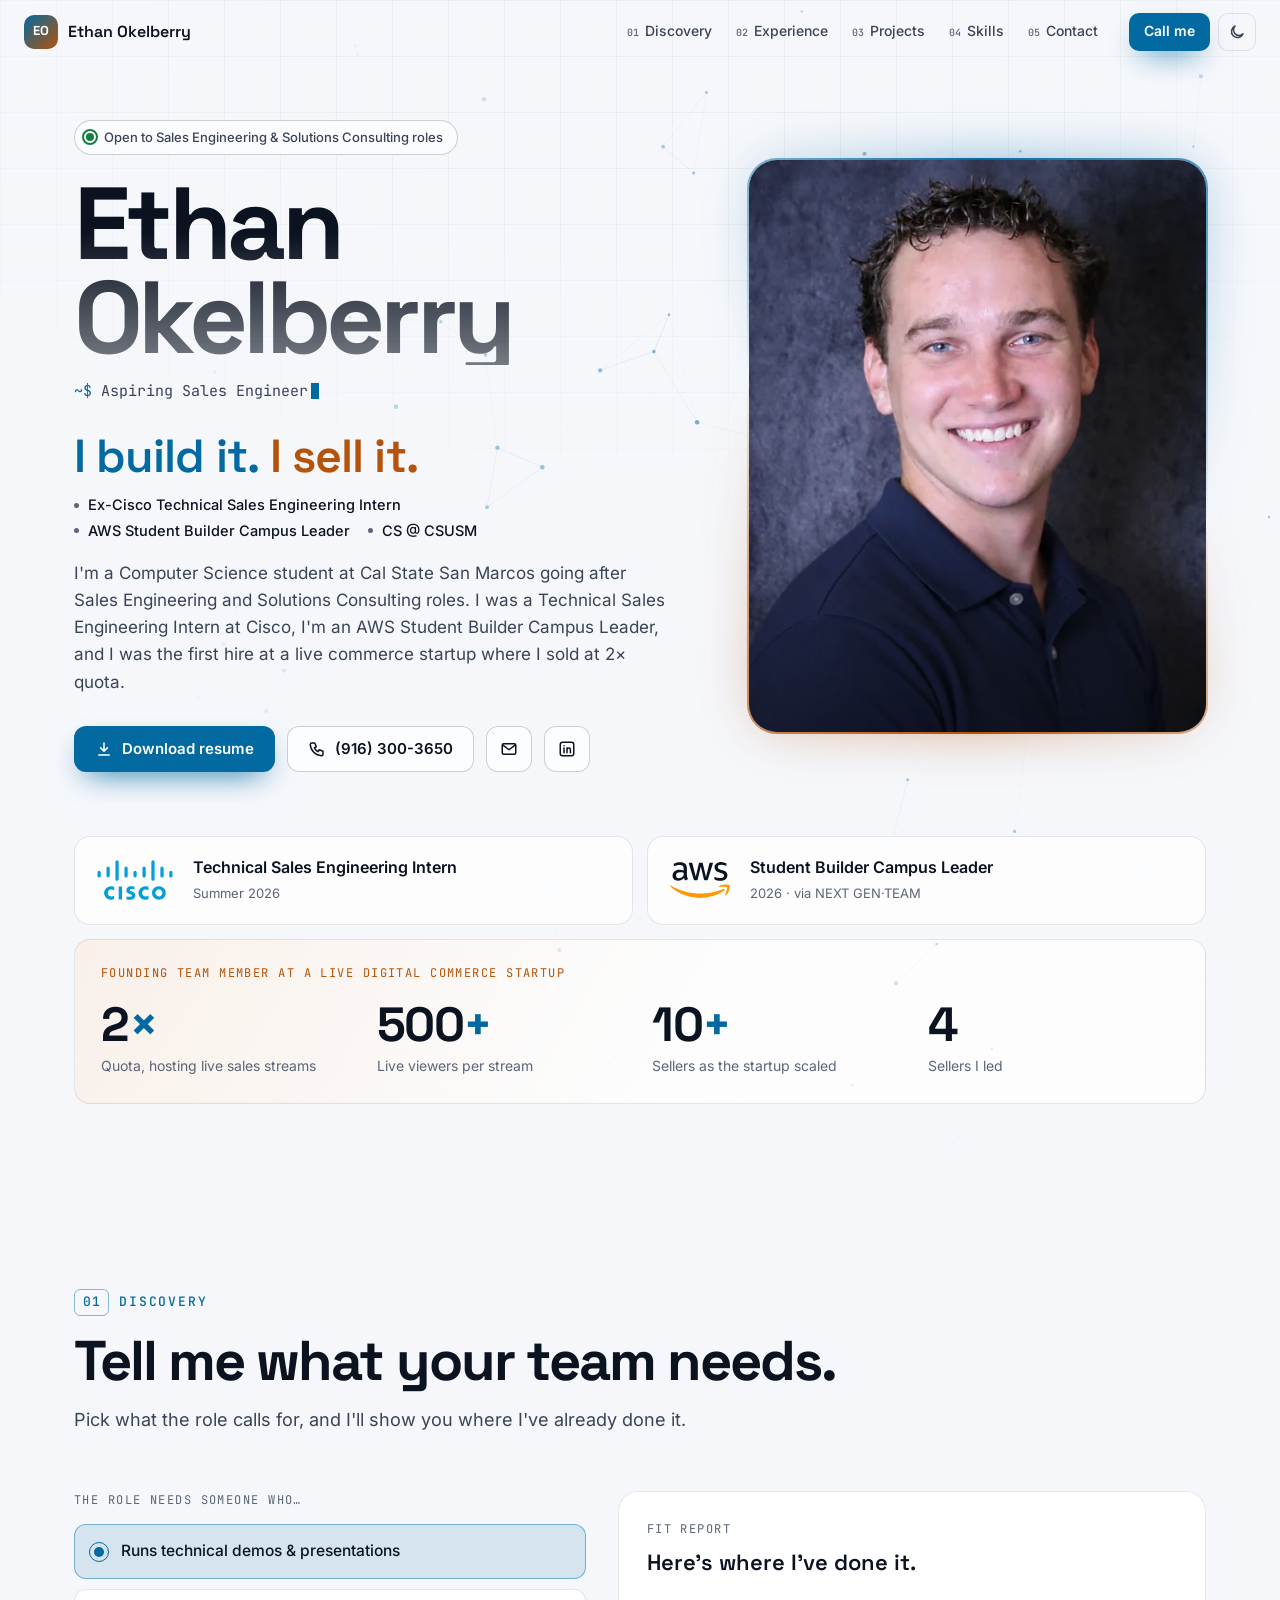
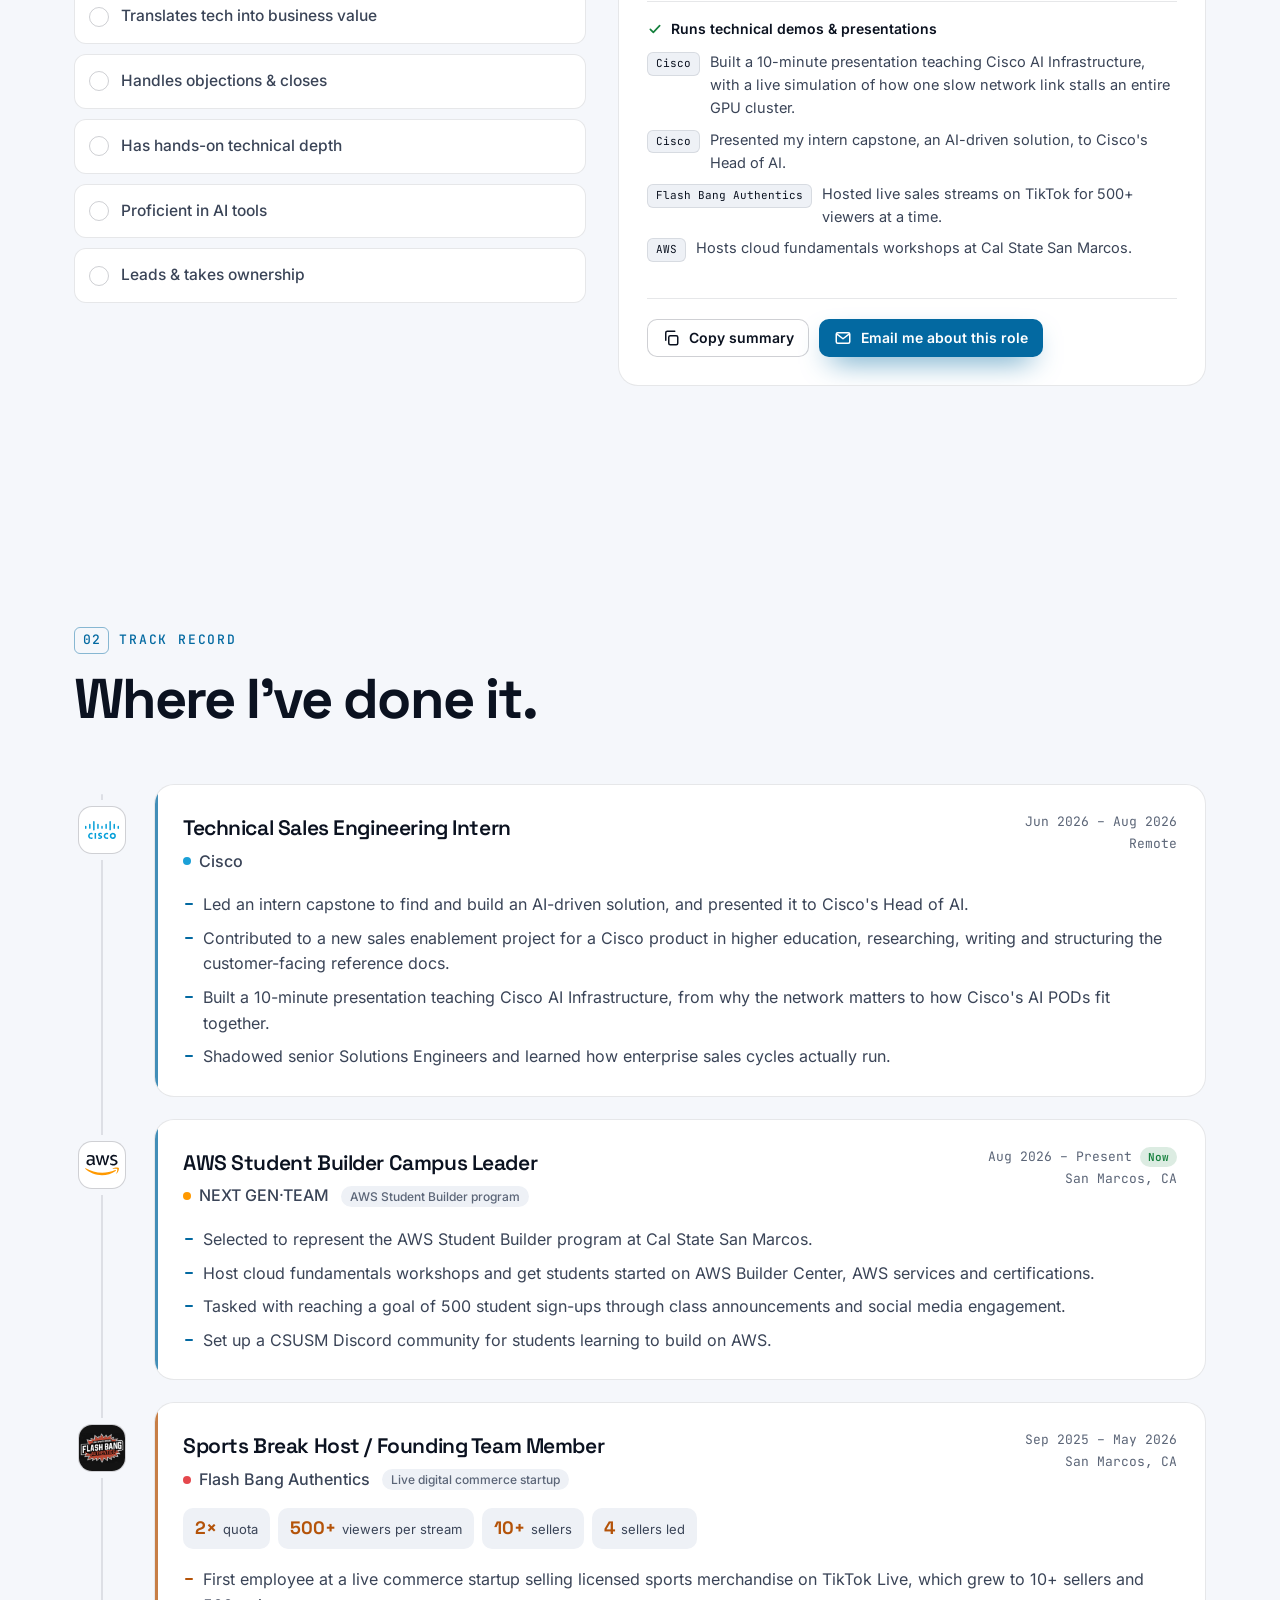
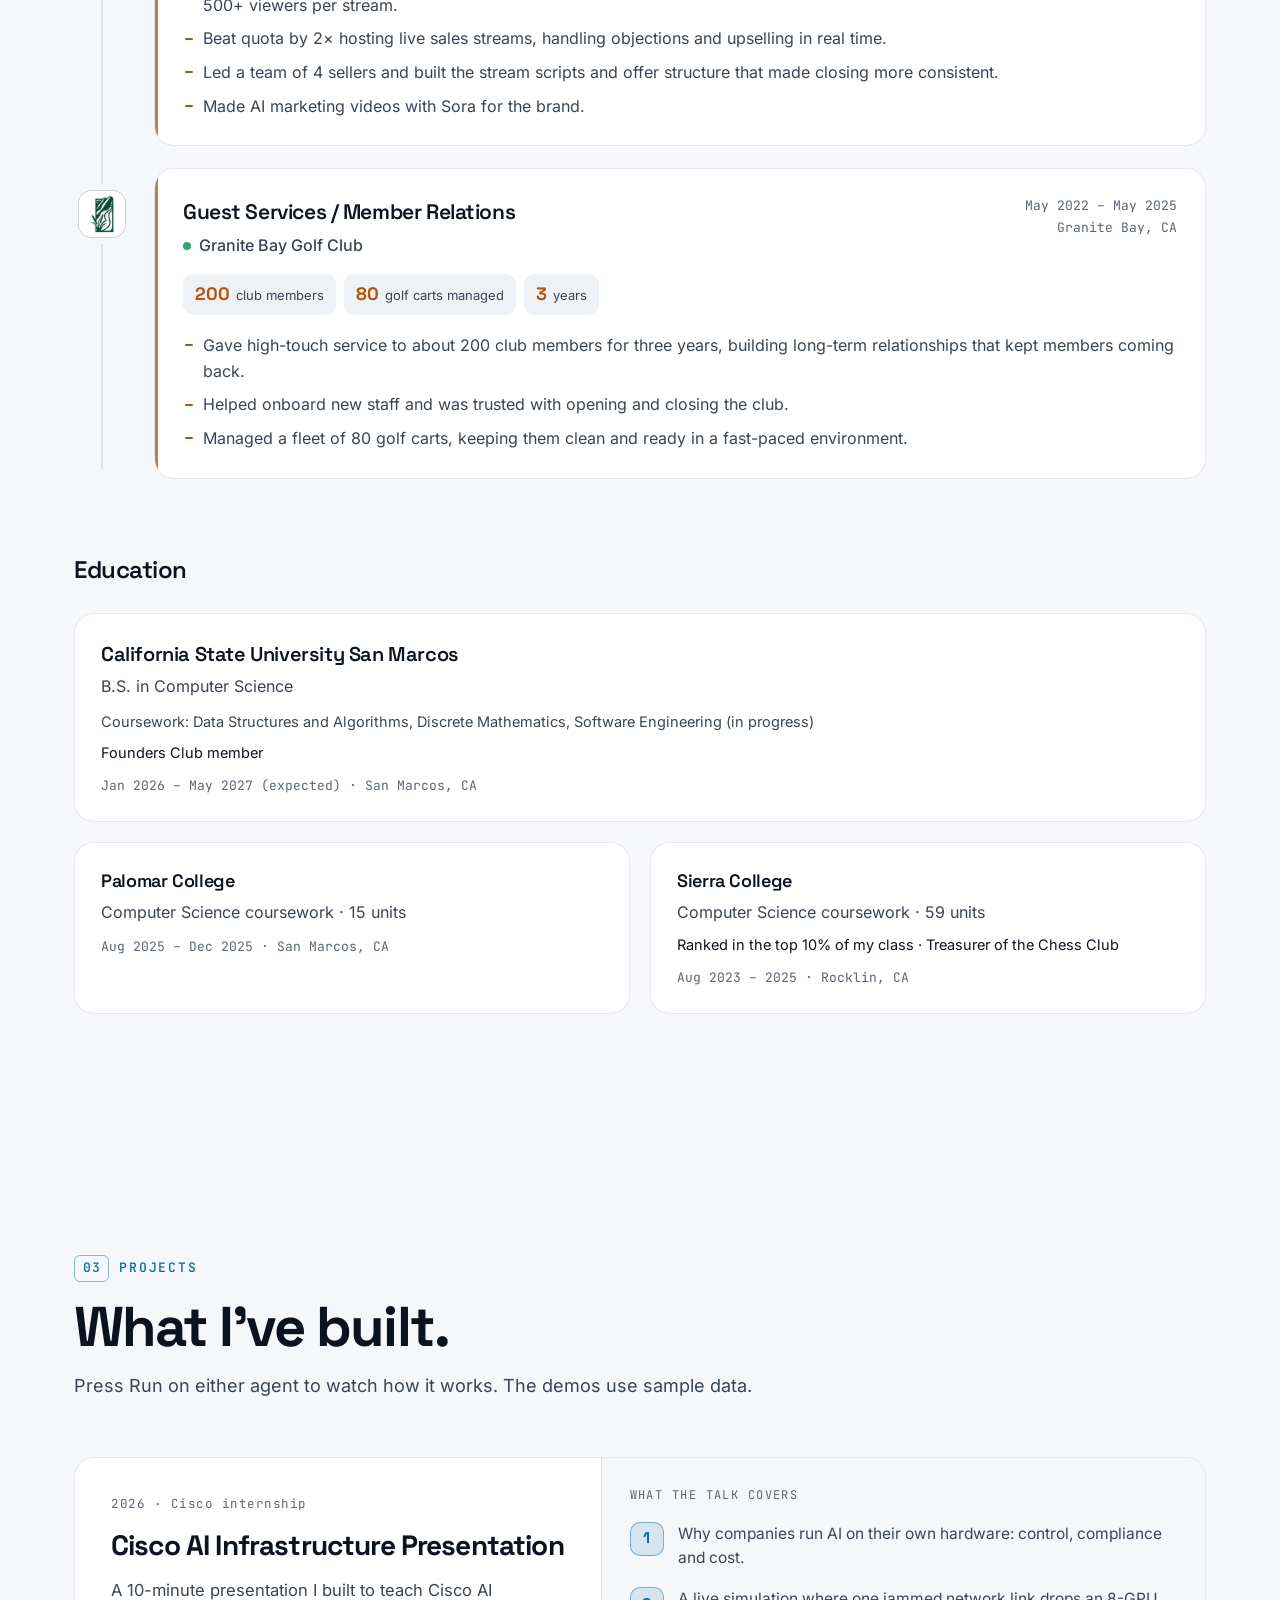
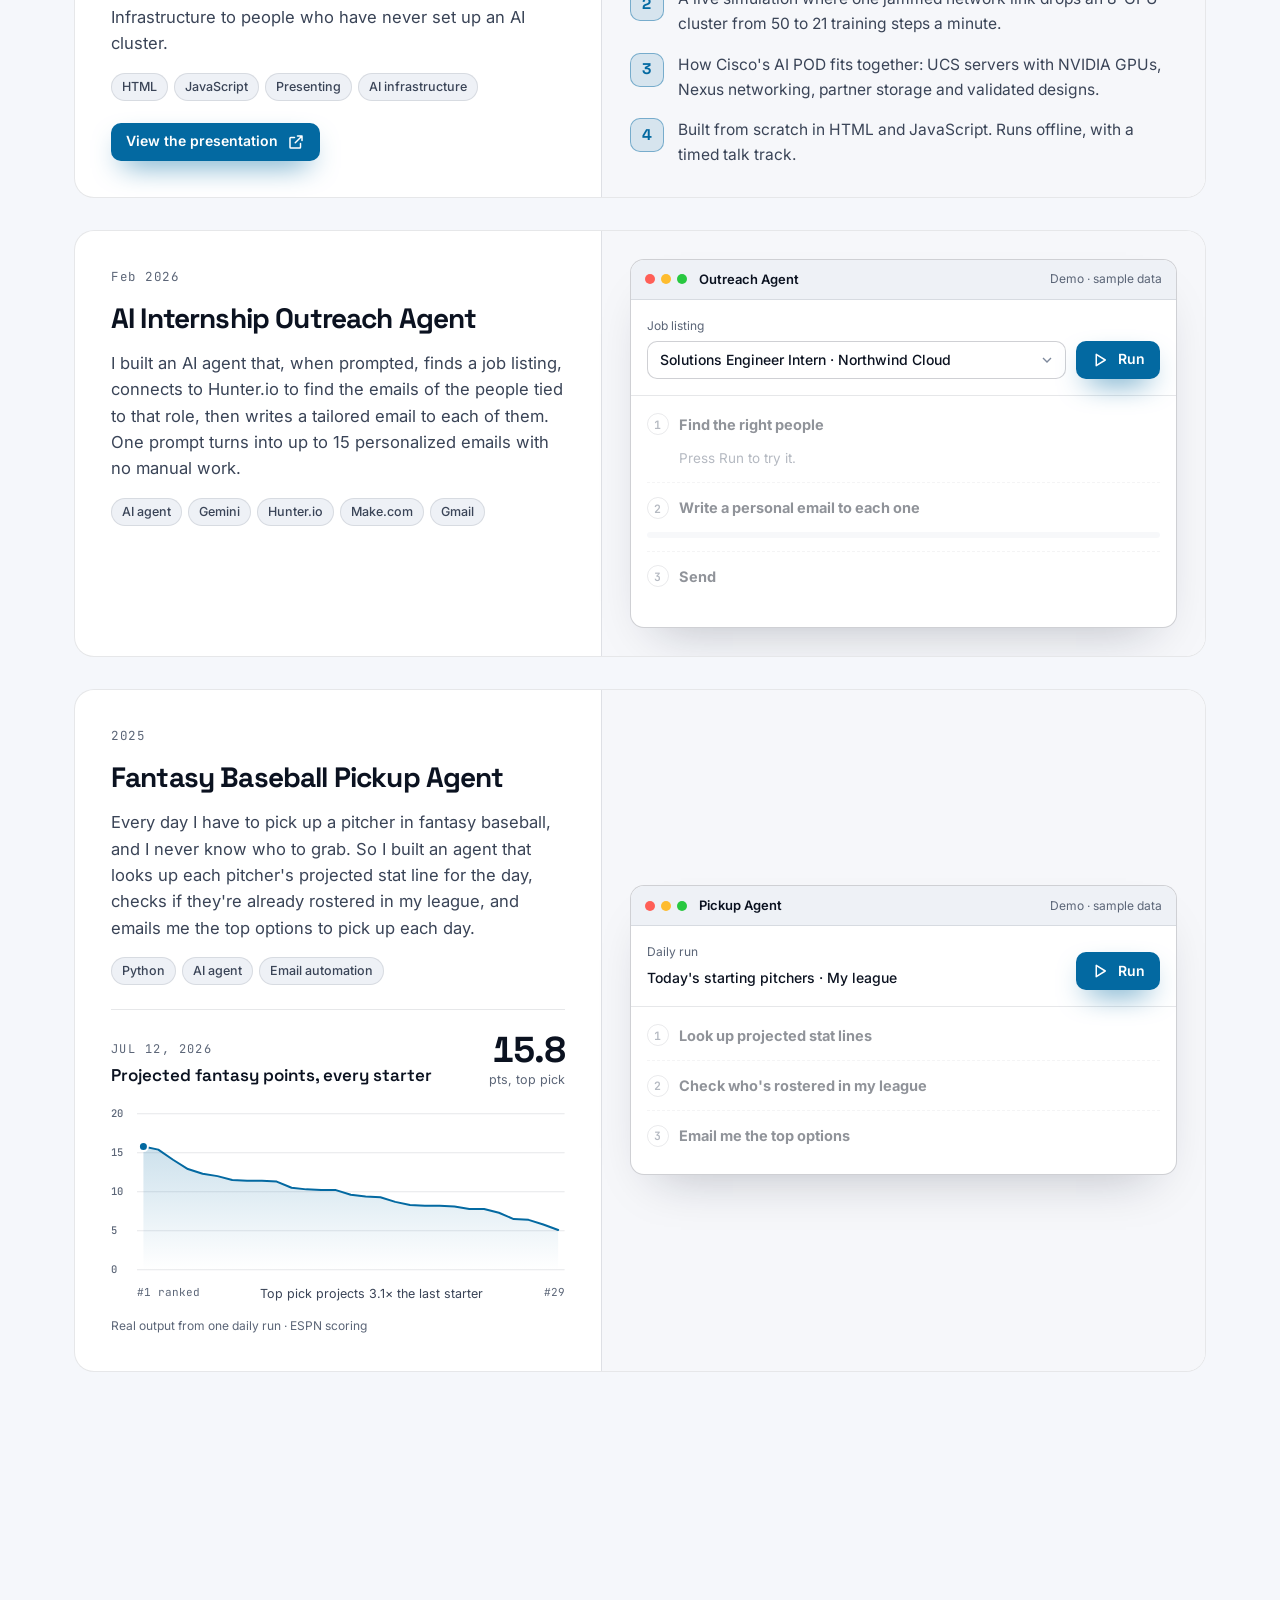
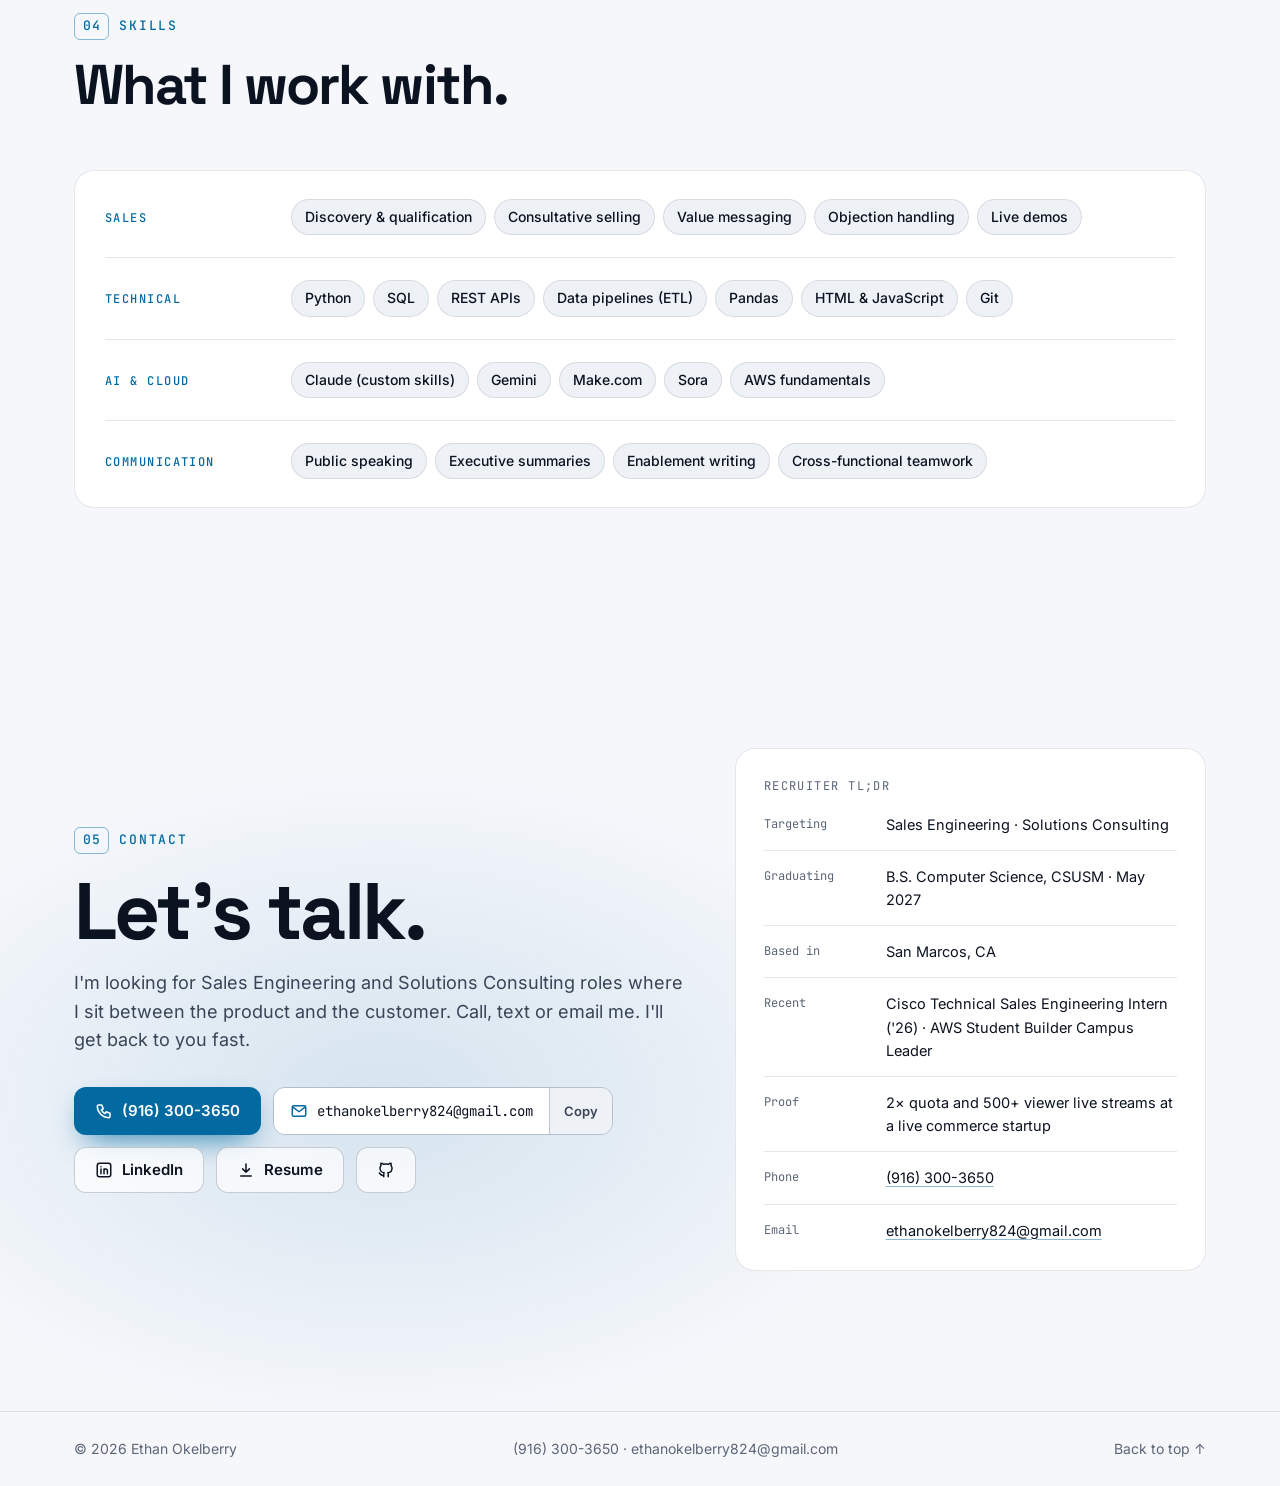
==== commit 323386d2: "Arrange: fit the name and headline on the first phone screen On narrow screens the portrait filled m" ====
--- a/index.html
+++ b/index.html
@@ -27,7 +27,7 @@
   <link rel="apple-touch-icon" href="apple-touch-icon.png">
   <link rel="preload" href="assets/fonts/space-grotesk-latin-wght-normal.woff2" as="font" type="font/woff2" crossorigin>
   <link rel="preload" href="assets/fonts/inter-latin-wght-normal.woff2" as="font" type="font/woff2" crossorigin>
-  <link rel="stylesheet" href="css/style.css?v=202610200006">
+  <link rel="stylesheet" href="css/style.css?v=202610200007">
 
   <script>
     // Apply saved theme before first paint, so there's no flash.
--- a/css/style.css
+++ b/css/style.css
@@ -1341,9 +1341,12 @@
 
 @media (max-width: 860px) {
   .hero { padding-top: calc(var(--nav-h) + 32px); }
-  .hero-grid { grid-template-columns: 1fr; gap: 36px; }
-  .hero-visual { order: -1; }
-  .portrait { width: min(240px, 64vw); }
+  .hero-grid { grid-template-columns: 1fr; gap: 28px; }
+  /* Small, left-aligned portrait so the name and headline make the first screen */
+  .hero-visual { order: -1; justify-content: flex-start; }
+  .portrait { width: min(150px, 40vw); }
+  .portrait-frame { border-radius: 20px; }
+  .portrait-glow, .portrait::before { border-radius: 22px; }
   .hero-canvas { opacity: .5; }
   .creds { margin-top: 44px; }
   .stats { grid-template-columns: repeat(2, 1fr); gap: 24px 20px; }
@@ -1355,6 +1358,14 @@
   .container { padding-inline: 16px; }
   .nav-inner { padding-inline: 16px; gap: 10px; }
   .brand-name { display: none; }
+  .status-pill {
+    align-items: flex-start;
+    padding: 0;
+    border: 0;
+    background: none;
+    backdrop-filter: none;
+  }
+  .status-pill .pulse { margin-top: .5em; }
   .hero-headline { max-width: none; }
   .hero-proof { flex-direction: column; gap: 4px; }
   .hero-summary, .lede { font-size: 16px; }
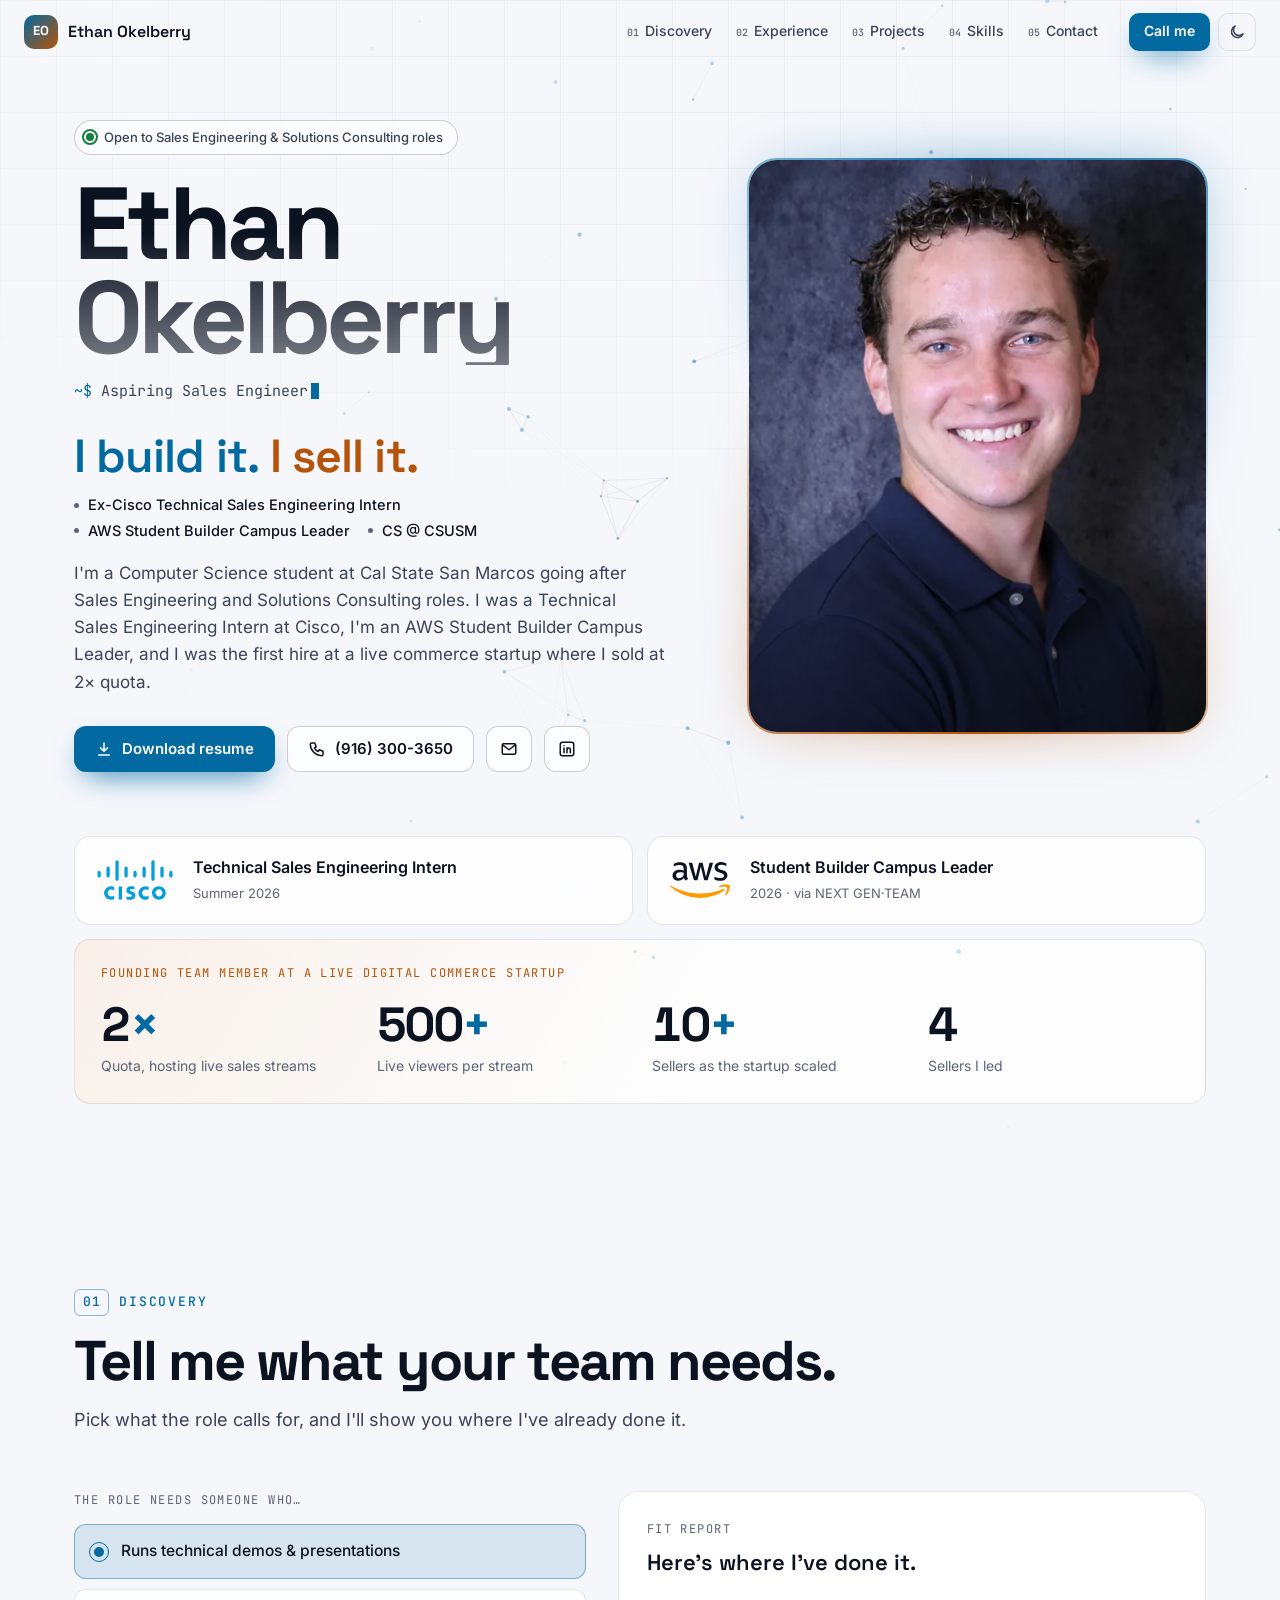
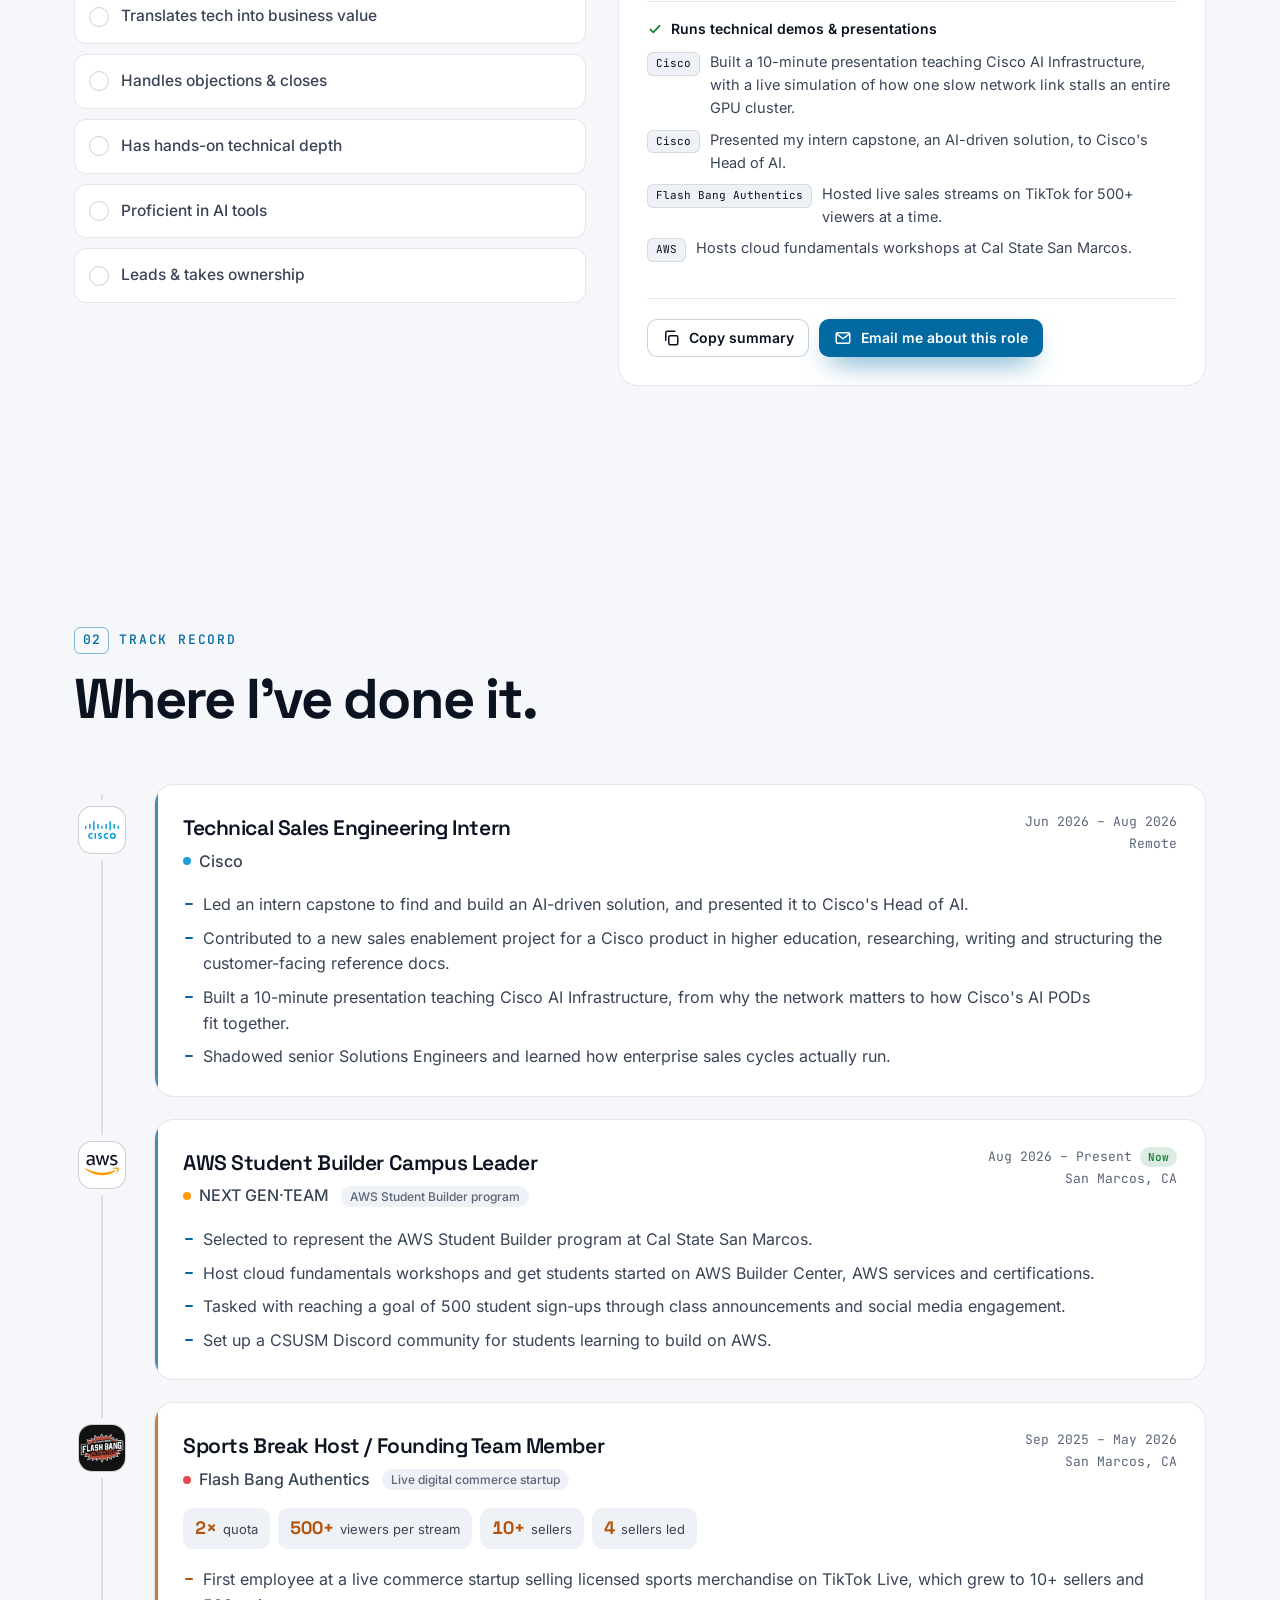
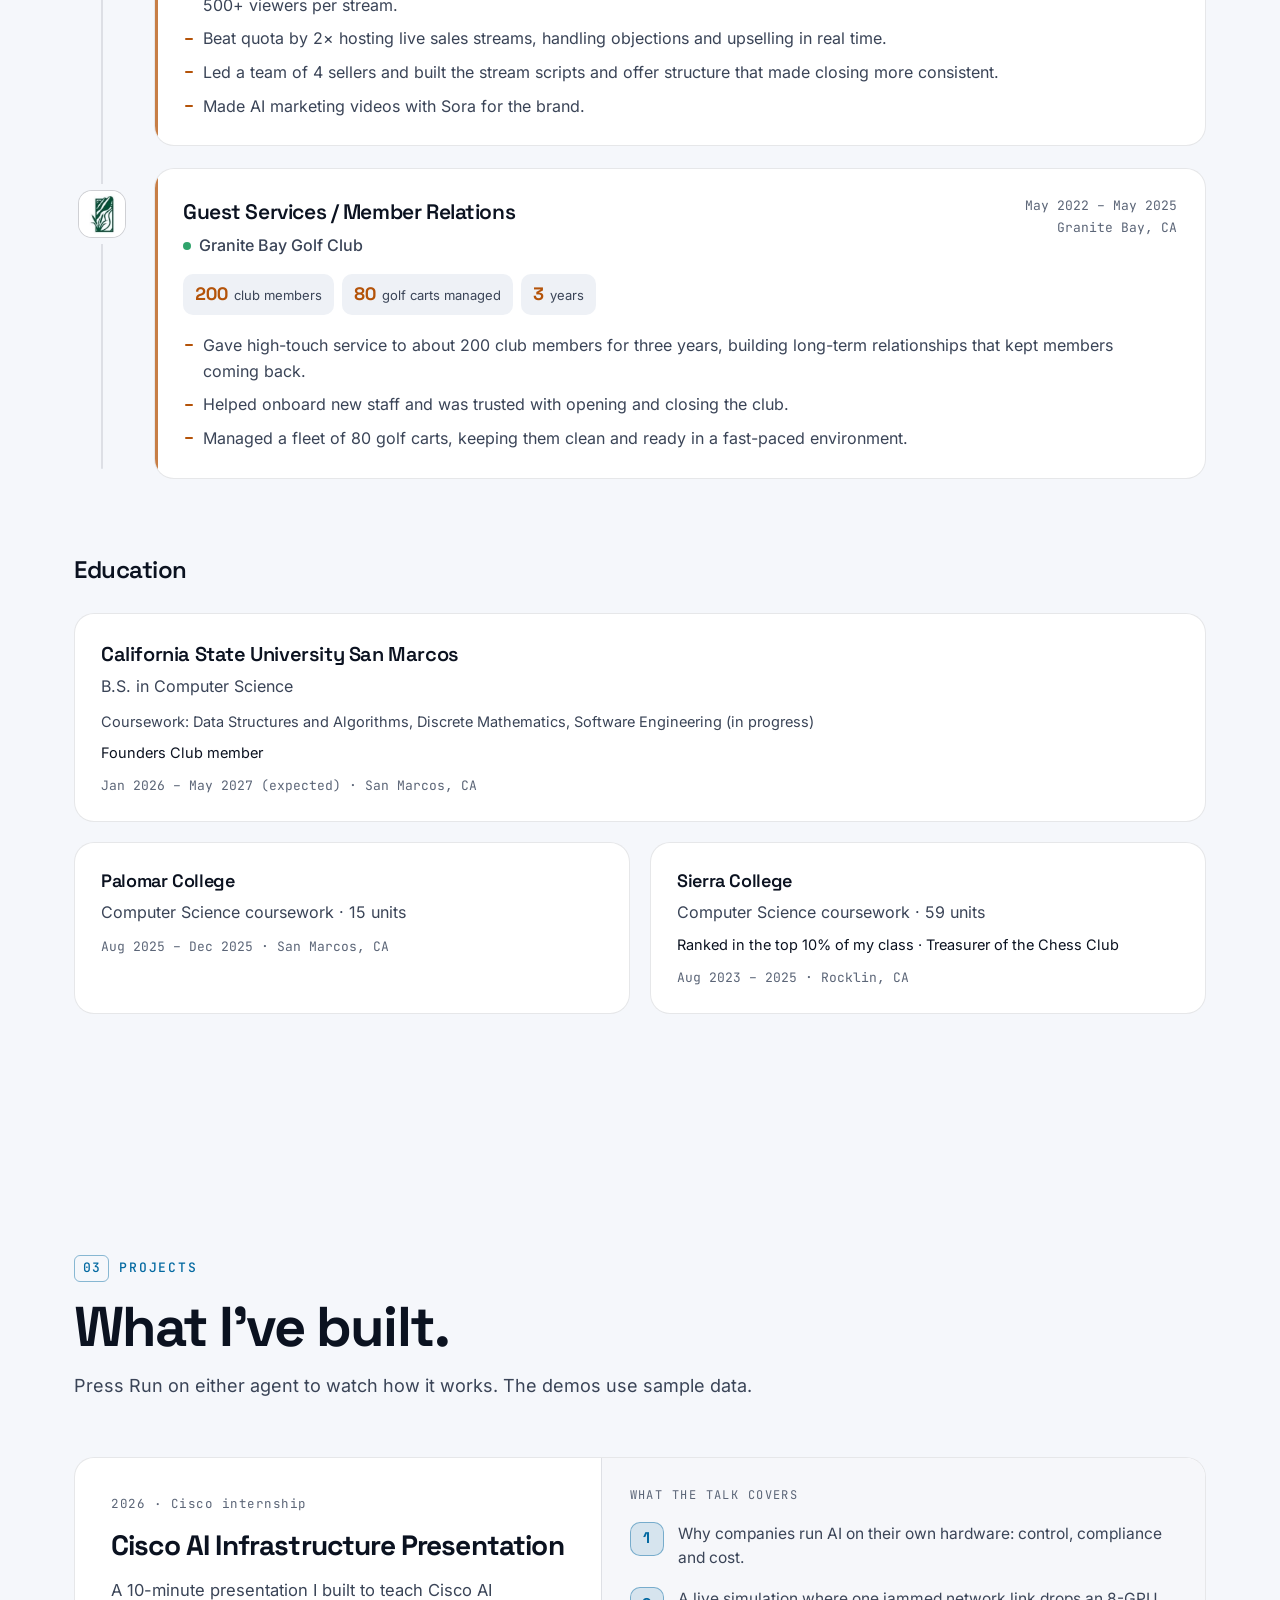
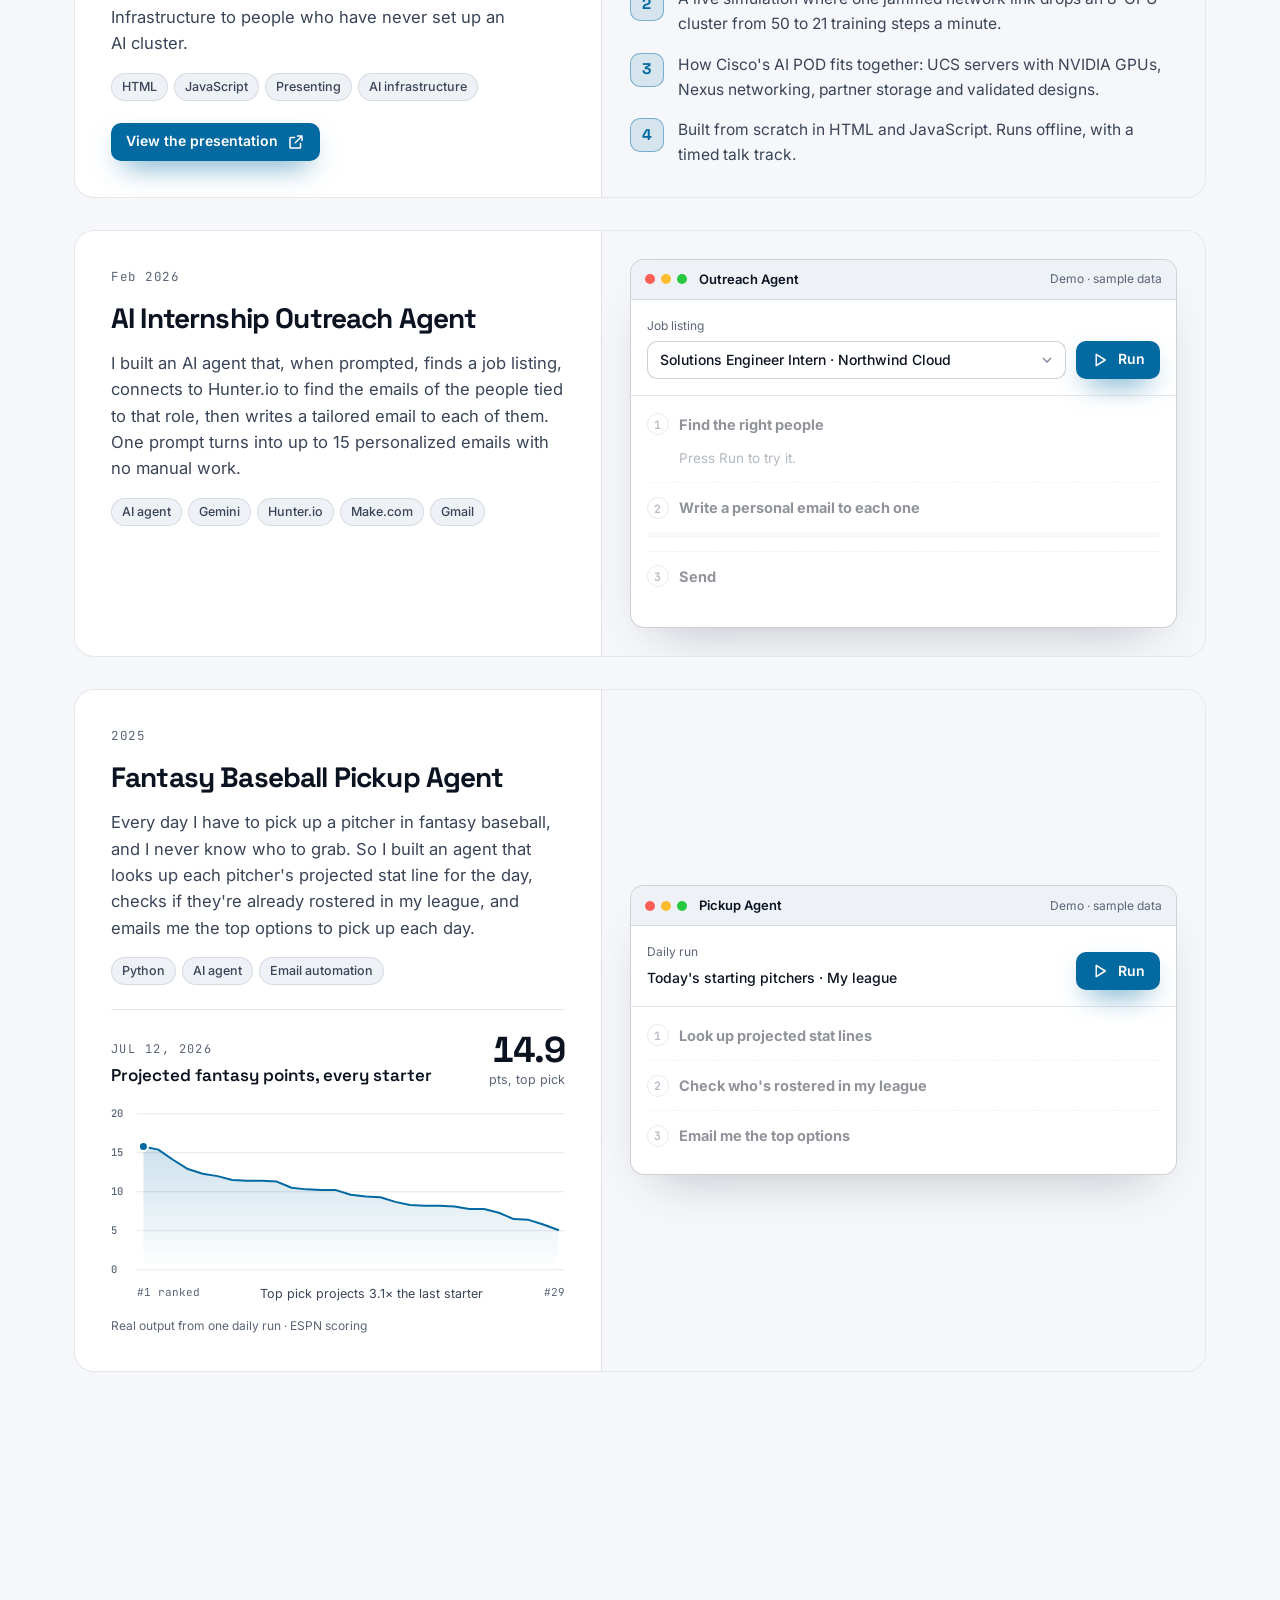
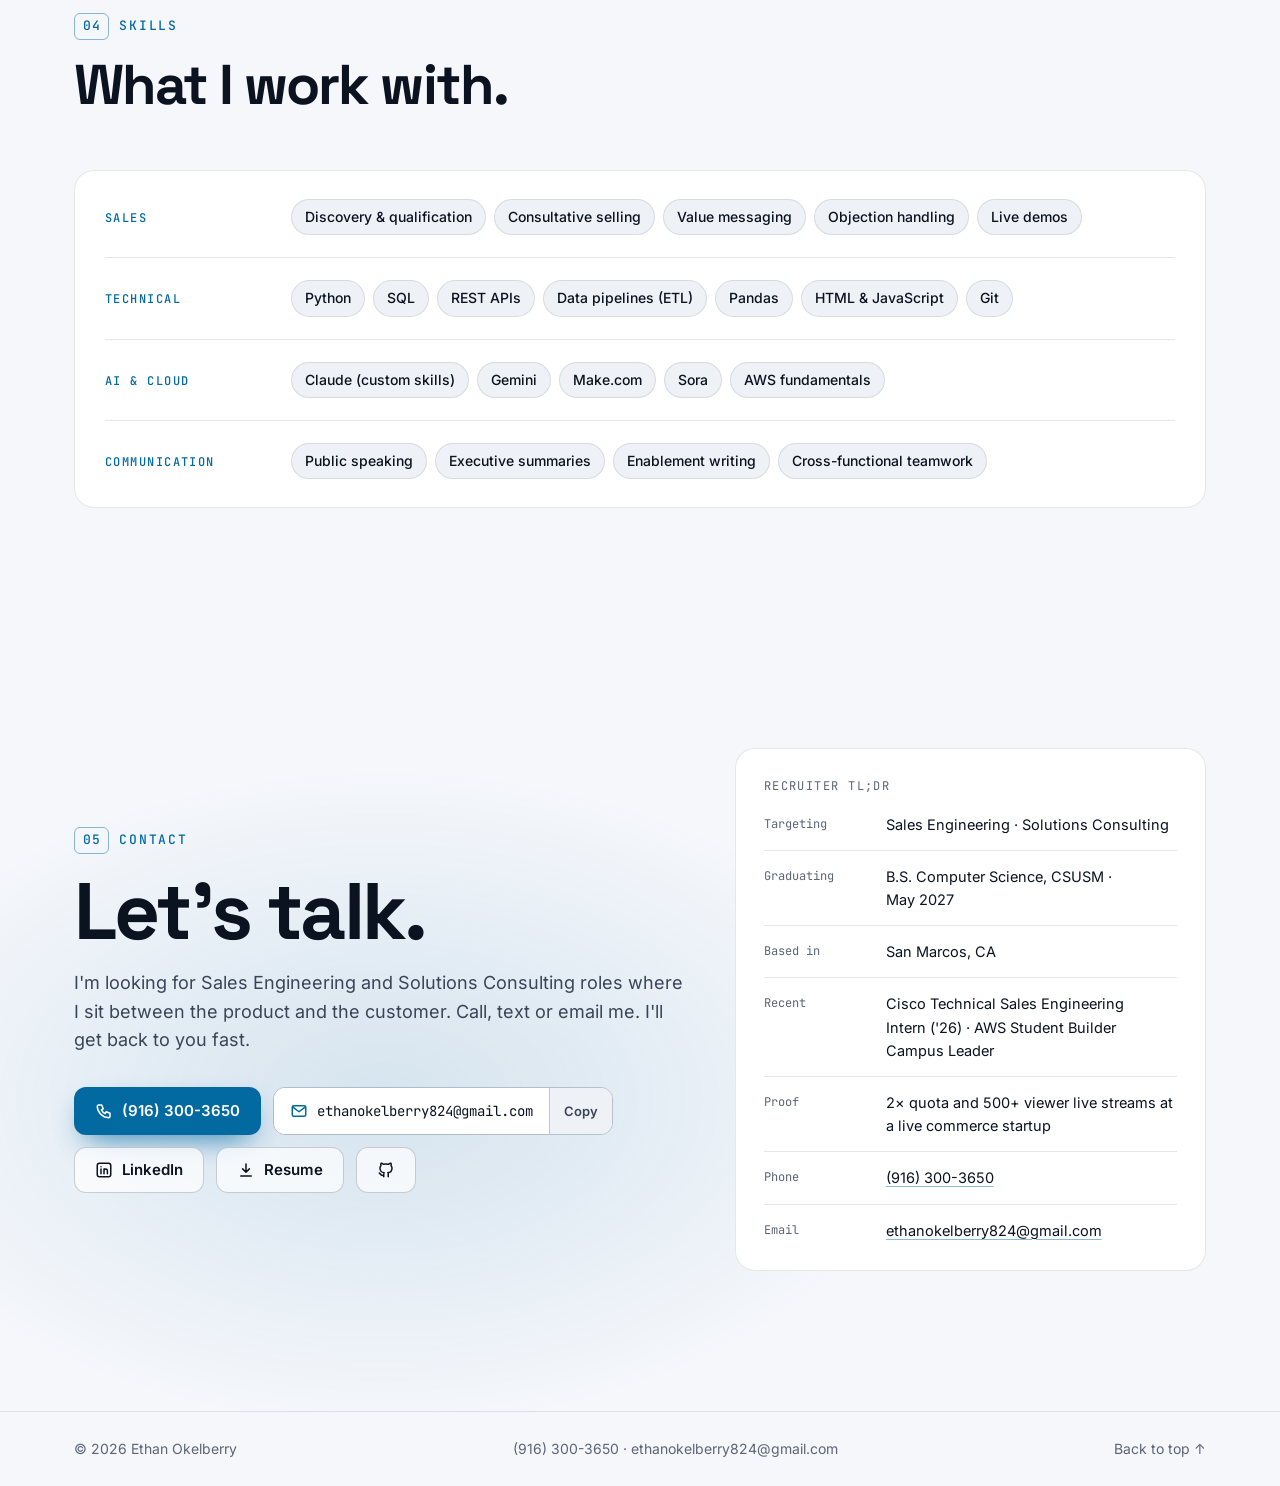
==== commit 8bc49180: "Typeset: balance headings, prevent orphans, steady counting digits - Headings use text-wrap: balance" ====
--- a/index.html
+++ b/index.html
@@ -27,7 +27,7 @@
   <link rel="apple-touch-icon" href="apple-touch-icon.png">
   <link rel="preload" href="assets/fonts/space-grotesk-latin-wght-normal.woff2" as="font" type="font/woff2" crossorigin>
   <link rel="preload" href="assets/fonts/inter-latin-wght-normal.woff2" as="font" type="font/woff2" crossorigin>
-  <link rel="stylesheet" href="css/style.css?v=202610200007">
+  <link rel="stylesheet" href="css/style.css?v=202610200008">
 
   <script>
     // Apply saved theme before first paint, so there's no flash.
--- a/css/style.css
+++ b/css/style.css
@@ -123,8 +123,9 @@
 a { color: inherit; text-decoration-color: var(--accent-line); text-underline-offset: 3px; }
 a:hover { text-decoration-color: var(--accent); }
 button { font: inherit; color: inherit; cursor: pointer; }
-h1, h2, h3, h4 { font-family: var(--font-display); margin: 0; letter-spacing: -.02em; }
-p { margin: 0; }
+h1, h2, h3, h4 { font-family: var(--font-display); margin: 0; letter-spacing: -.02em; text-wrap: balance; }
+p { margin: 0; text-wrap: pretty; }
+li, dd { text-wrap: pretty; }
 ul, ol { margin: 0; padding: 0; }
 kbd {
   font-family: var(--font-mono);
@@ -618,6 +619,7 @@
 .stats > div { display: flex; flex-direction: column-reverse; gap: 6px; }
 .stats dd {
   margin: 0;
+  font-variant-numeric: tabular-nums;
   font-family: var(--font-display);
   font-weight: 700;
   font-size: clamp(2.1rem, 4vw, 3rem);
@@ -881,7 +883,7 @@
 }
 .job-stats { display: flex; flex-wrap: wrap; gap: 8px; margin-top: 16px; }
 .job-stats span { display: inline-flex; align-items: baseline; gap: 6px; padding: 6px 12px; border-radius: 10px; background: var(--surface-2); color: var(--text-2); font-size: 13px; }
-.job-stats b { font-family: var(--font-display); font-size: 18px; color: var(--accent); }
+.job-stats b { font-family: var(--font-display); font-size: 18px; color: var(--accent); font-variant-numeric: tabular-nums; }
 .tags { display: flex; flex-wrap: wrap; gap: 6px; }
 .tag {
   padding: 3px 10px;
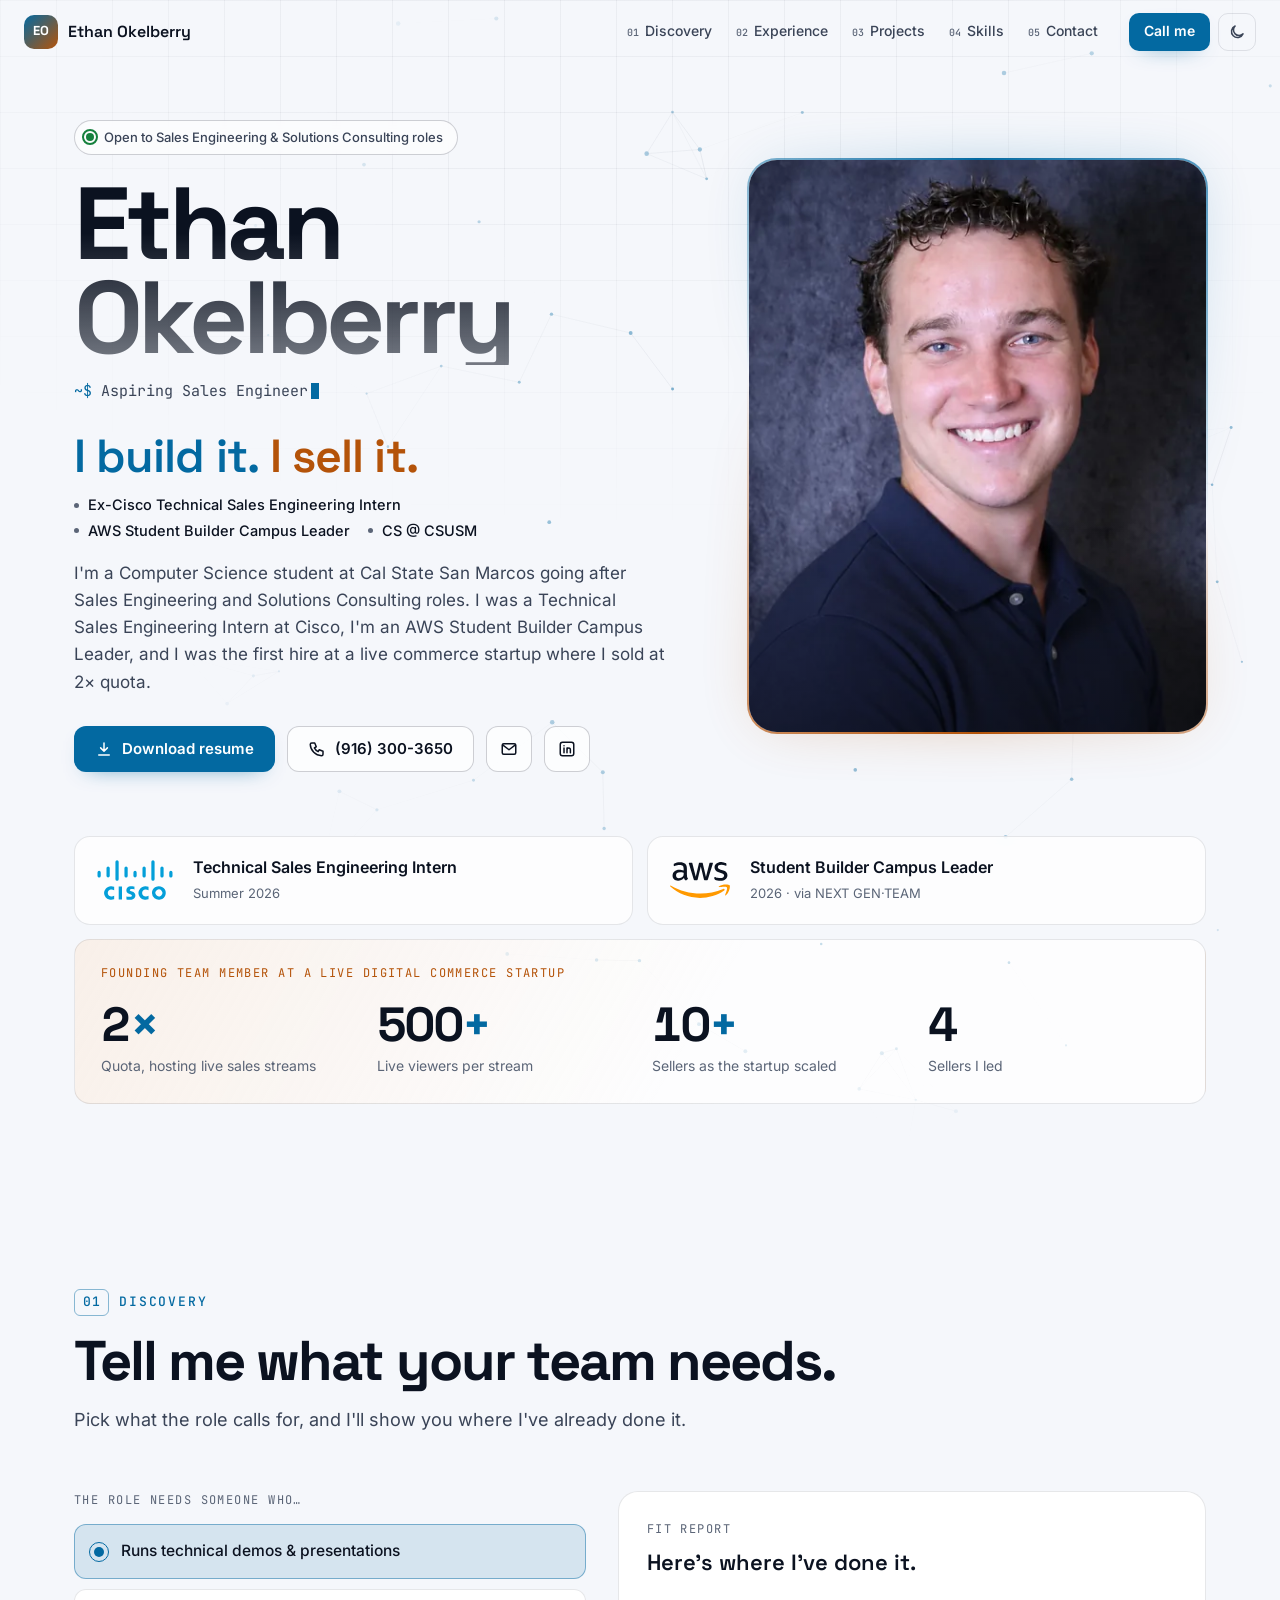
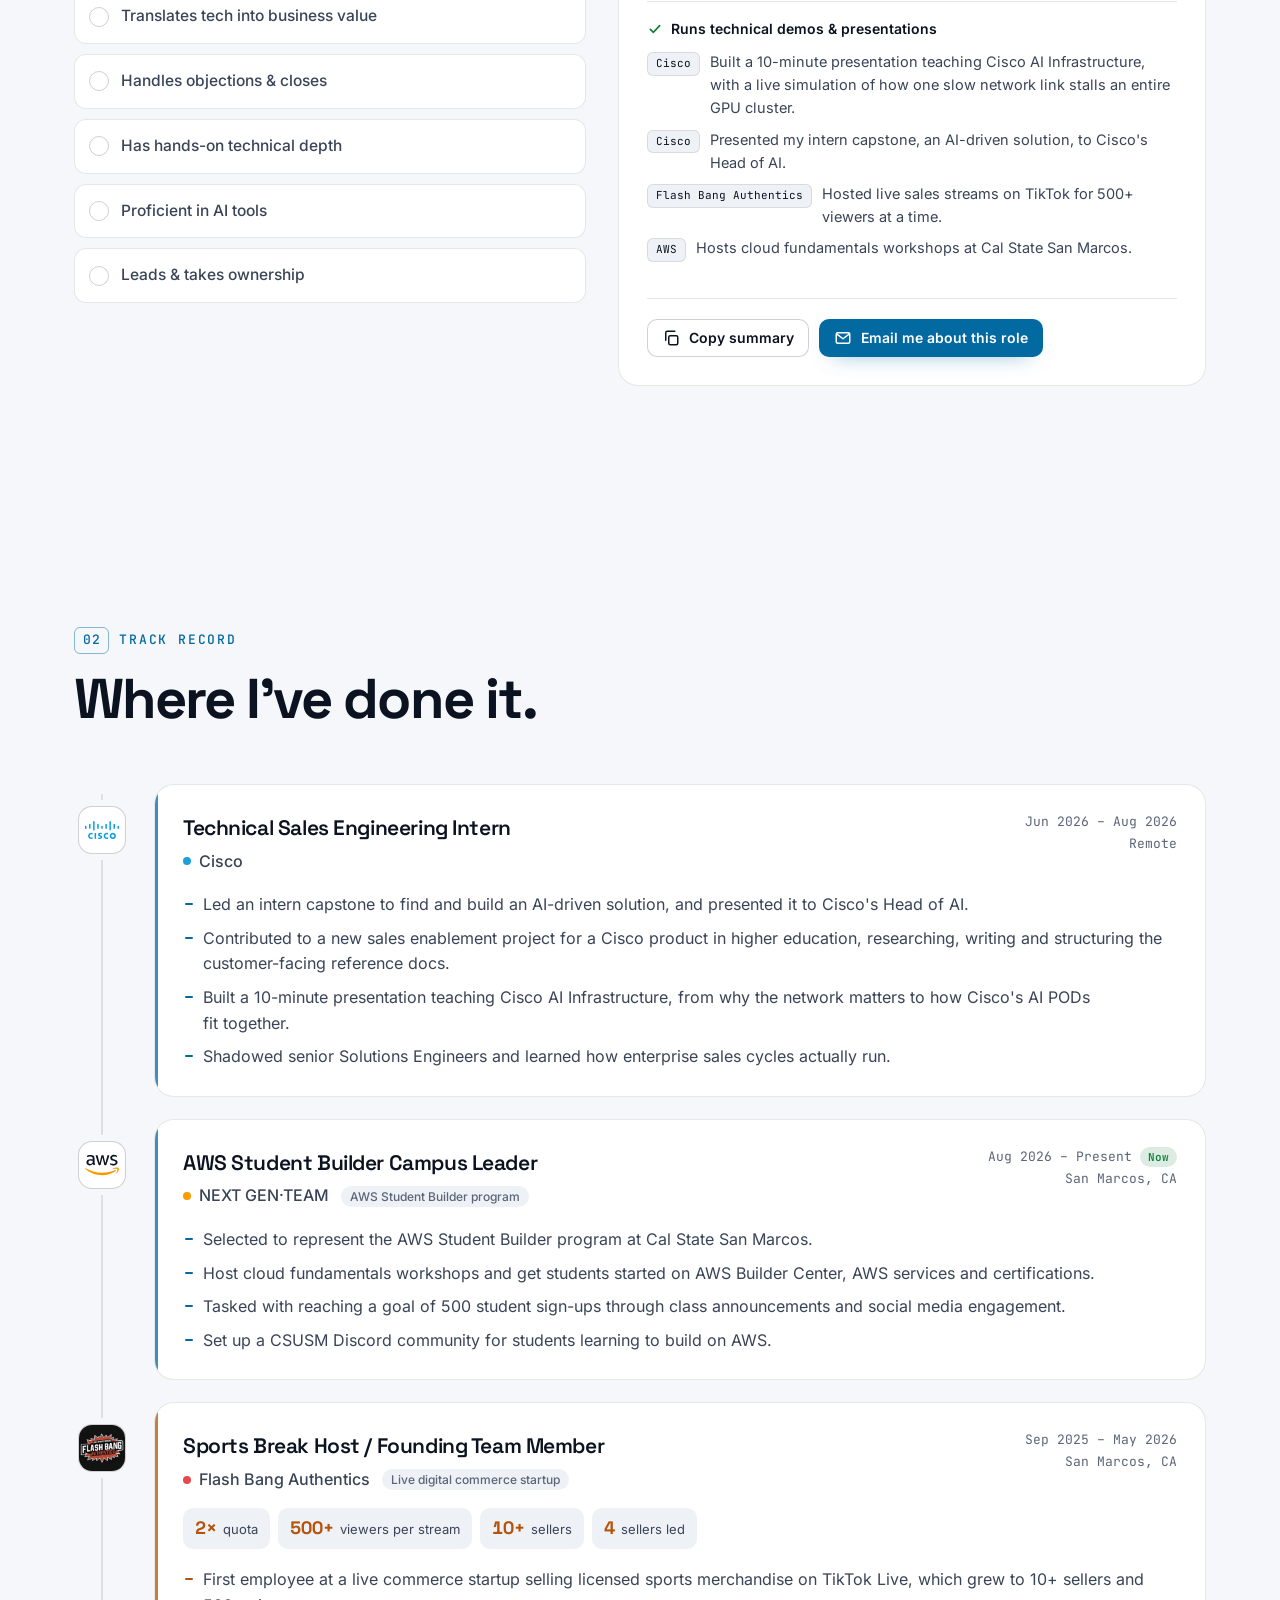
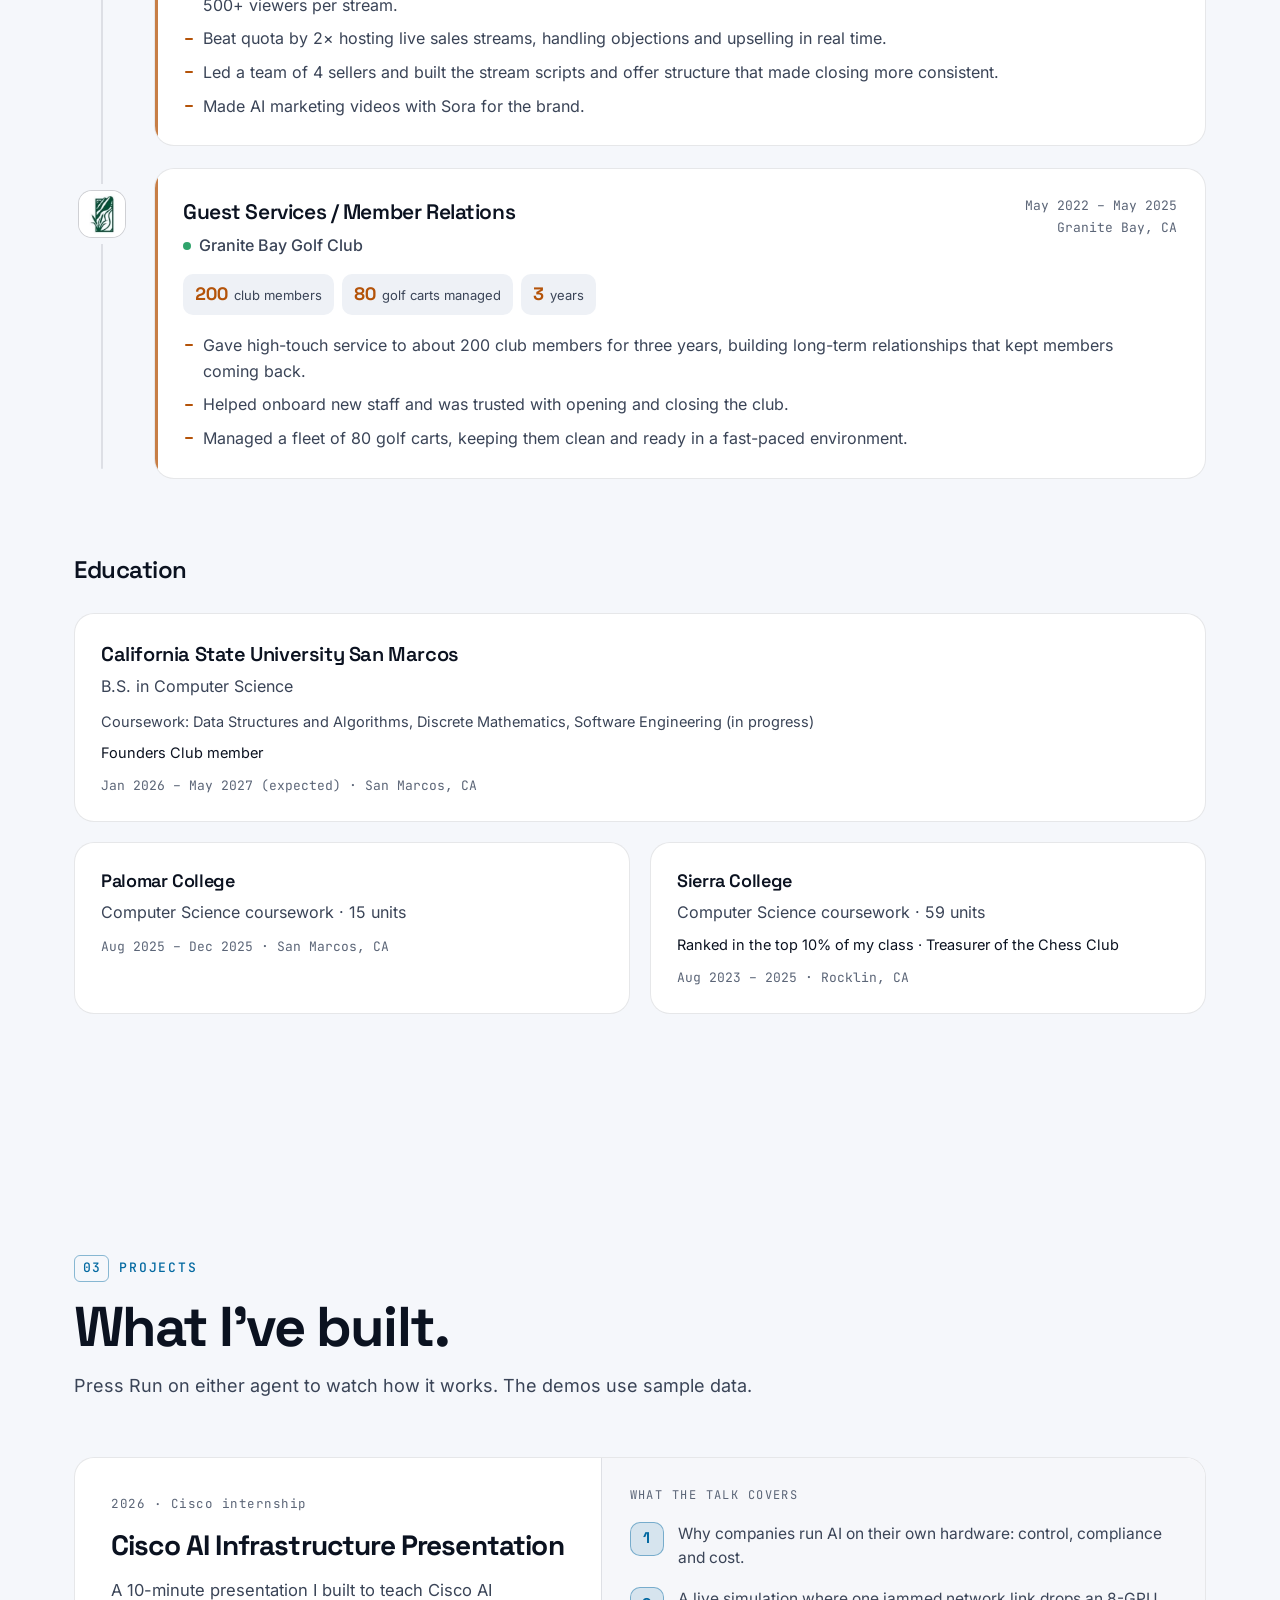
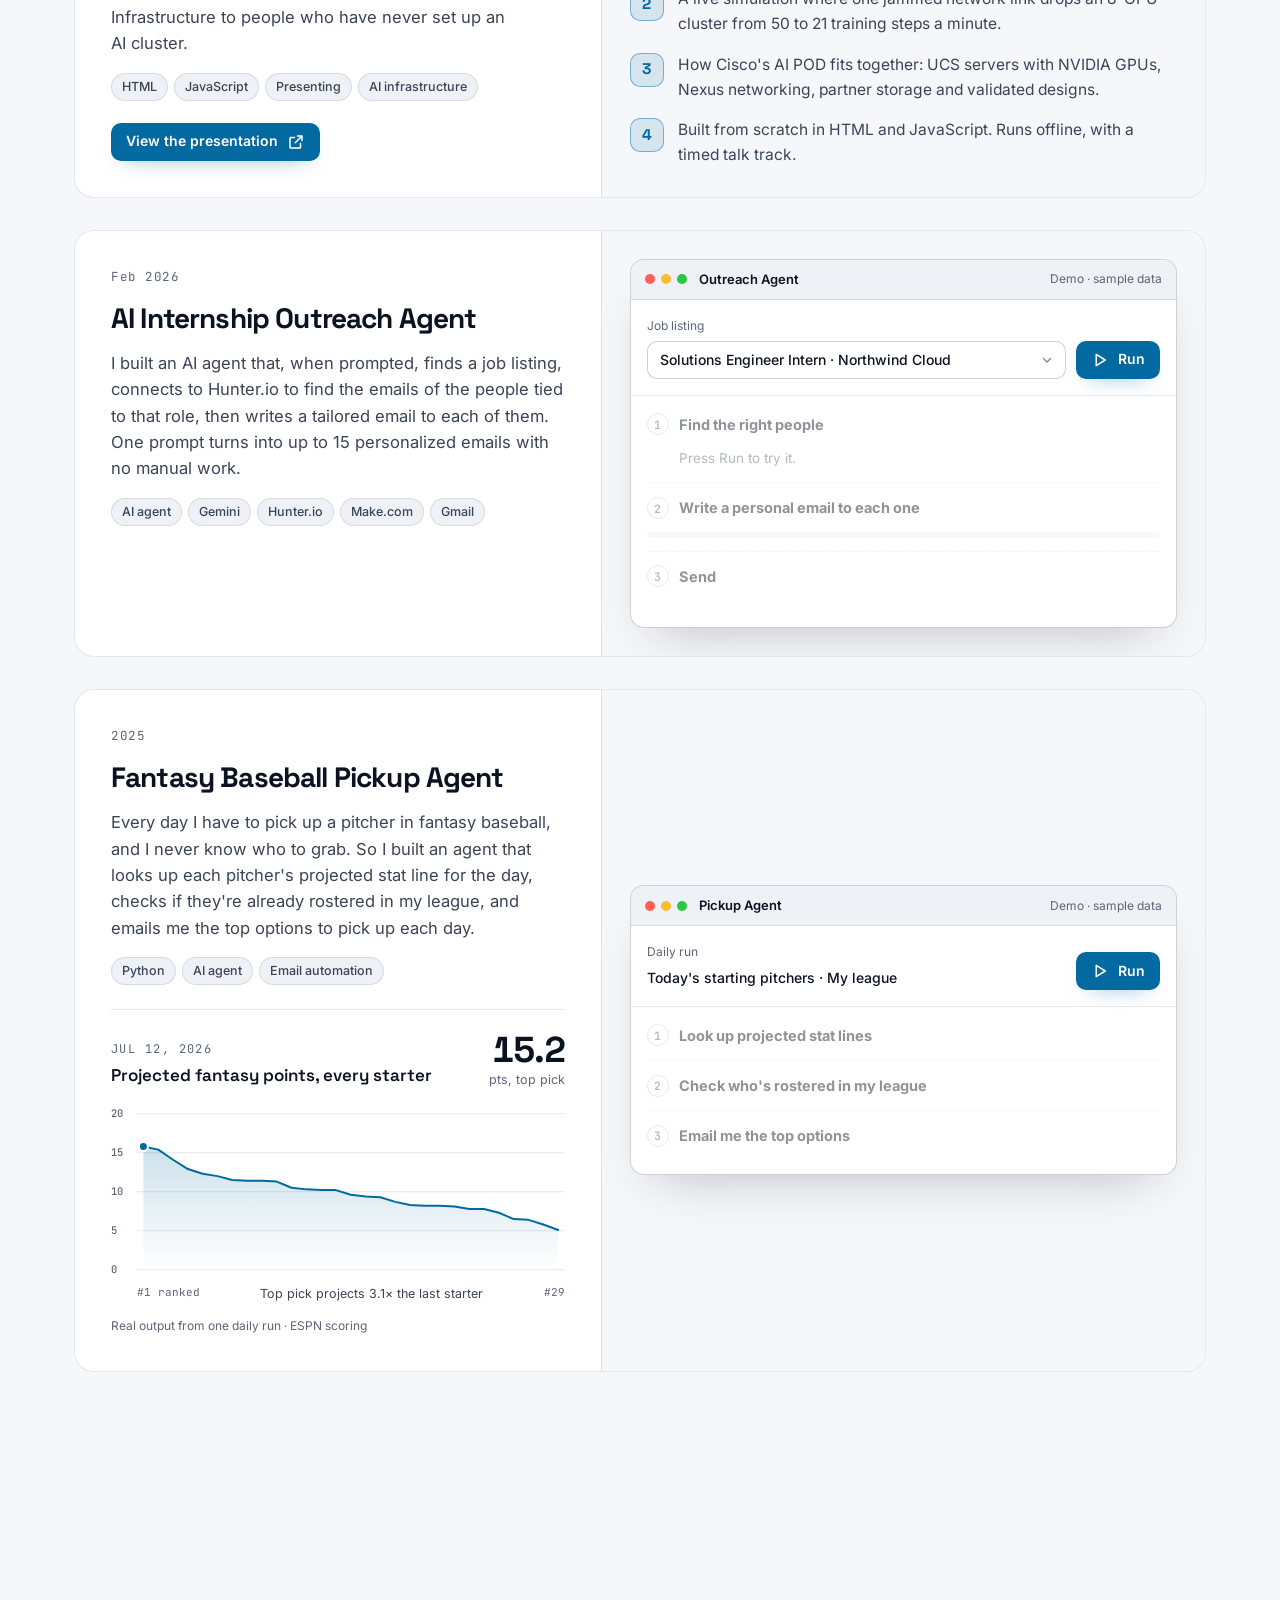
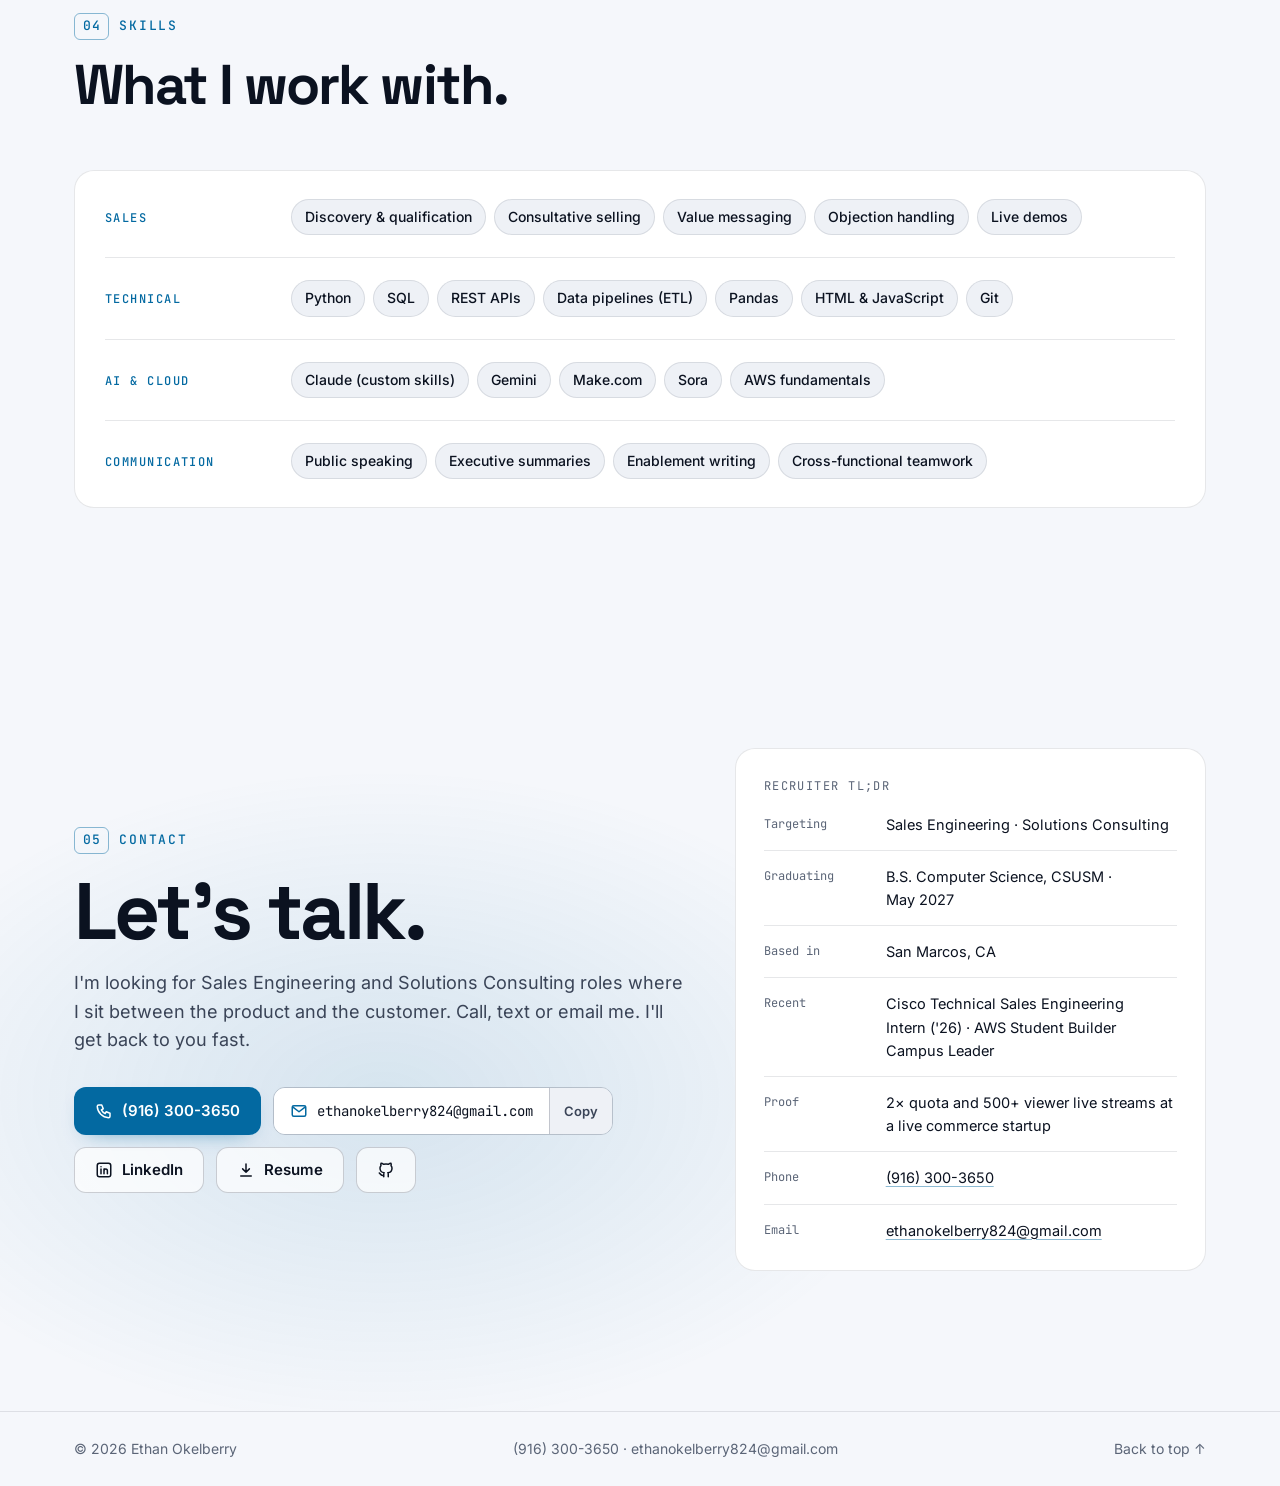
==== commit dcc420b9: "Animate: quieter glows and cascading reveals - Tone down the cyan glow under primary buttons, on the" ====
--- a/index.html
+++ b/index.html
@@ -27,7 +27,7 @@
   <link rel="apple-touch-icon" href="apple-touch-icon.png">
   <link rel="preload" href="assets/fonts/space-grotesk-latin-wght-normal.woff2" as="font" type="font/woff2" crossorigin>
   <link rel="preload" href="assets/fonts/inter-latin-wght-normal.woff2" as="font" type="font/woff2" crossorigin>
-  <link rel="stylesheet" href="css/style.css?v=202610200008">
+  <link rel="stylesheet" href="css/style.css?v=202610200009">
 
   <script>
     // Apply saved theme before first paint, so there's no flash.
@@ -220,9 +220,9 @@
     <div class="noscript">This site works best with JavaScript turned on. You can still <a href="assets/Ethan_Okelberry_Resume.pdf">download my resume (PDF)</a>, call <a href="tel:+19163003650">(916) 300-3650</a> or email <a href="mailto:ethanokelberry824@gmail.com">ethanokelberry824@gmail.com</a>.</div>
   </noscript>
 
-  <script src="js/content.js?v=202610200006" defer></script>
-  <script src="js/logos.js?v=202610200006" defer></script>
-  <script src="js/demos.js?v=202610200006" defer></script>
-  <script src="js/main.js?v=202610200006" defer></script>
+  <script src="js/content.js?v=202610200009" defer></script>
+  <script src="js/logos.js?v=202610200009" defer></script>
+  <script src="js/demos.js?v=202610200009" defer></script>
+  <script src="js/main.js?v=202610200009" defer></script>
 </body>
 </html>
--- a/css/style.css
+++ b/css/style.css
@@ -203,9 +203,9 @@
   background: var(--accent);
   border-color: transparent;
   color: var(--on-accent);
-  box-shadow: 0 12px 30px -12px var(--accent);
-}
-.btn-primary:hover { box-shadow: 0 16px 40px -12px var(--accent); }
+  box-shadow: 0 8px 22px -14px color-mix(in srgb, var(--accent) 80%, transparent);
+}
+.btn-primary:hover { box-shadow: 0 12px 28px -14px var(--accent); }
 .btn-sm { min-height: 38px; padding: 0 14px; font-size: 14px; border-radius: 10px; }
 .cta-row .btn-social { width: 46px; padding: 0; }
 .cta-row .btn-social .lbl { display: none; }
@@ -554,7 +554,7 @@
   background: conic-gradient(from var(--angle), var(--accent), transparent 30%, var(--accent-alt) 50%, transparent 80%, var(--accent));
   animation: spin 7s linear infinite;
 }
-.portrait-glow { filter: blur(28px); opacity: .55; inset: 6px; }
+.portrait-glow { filter: blur(28px); opacity: .3; inset: 6px; }
 @keyframes spin { to { --angle: 360deg; } }
 .portrait-frame {
   position: relative;
@@ -798,7 +798,7 @@
   height: 100%;
   border-radius: inherit;
   background: var(--accent);
-  box-shadow: 0 0 12px var(--accent);
+  box-shadow: 0 0 6px color-mix(in srgb, var(--accent) 50%, transparent);
   transform-origin: 50% 0;
   transform: scaleY(0);
 }
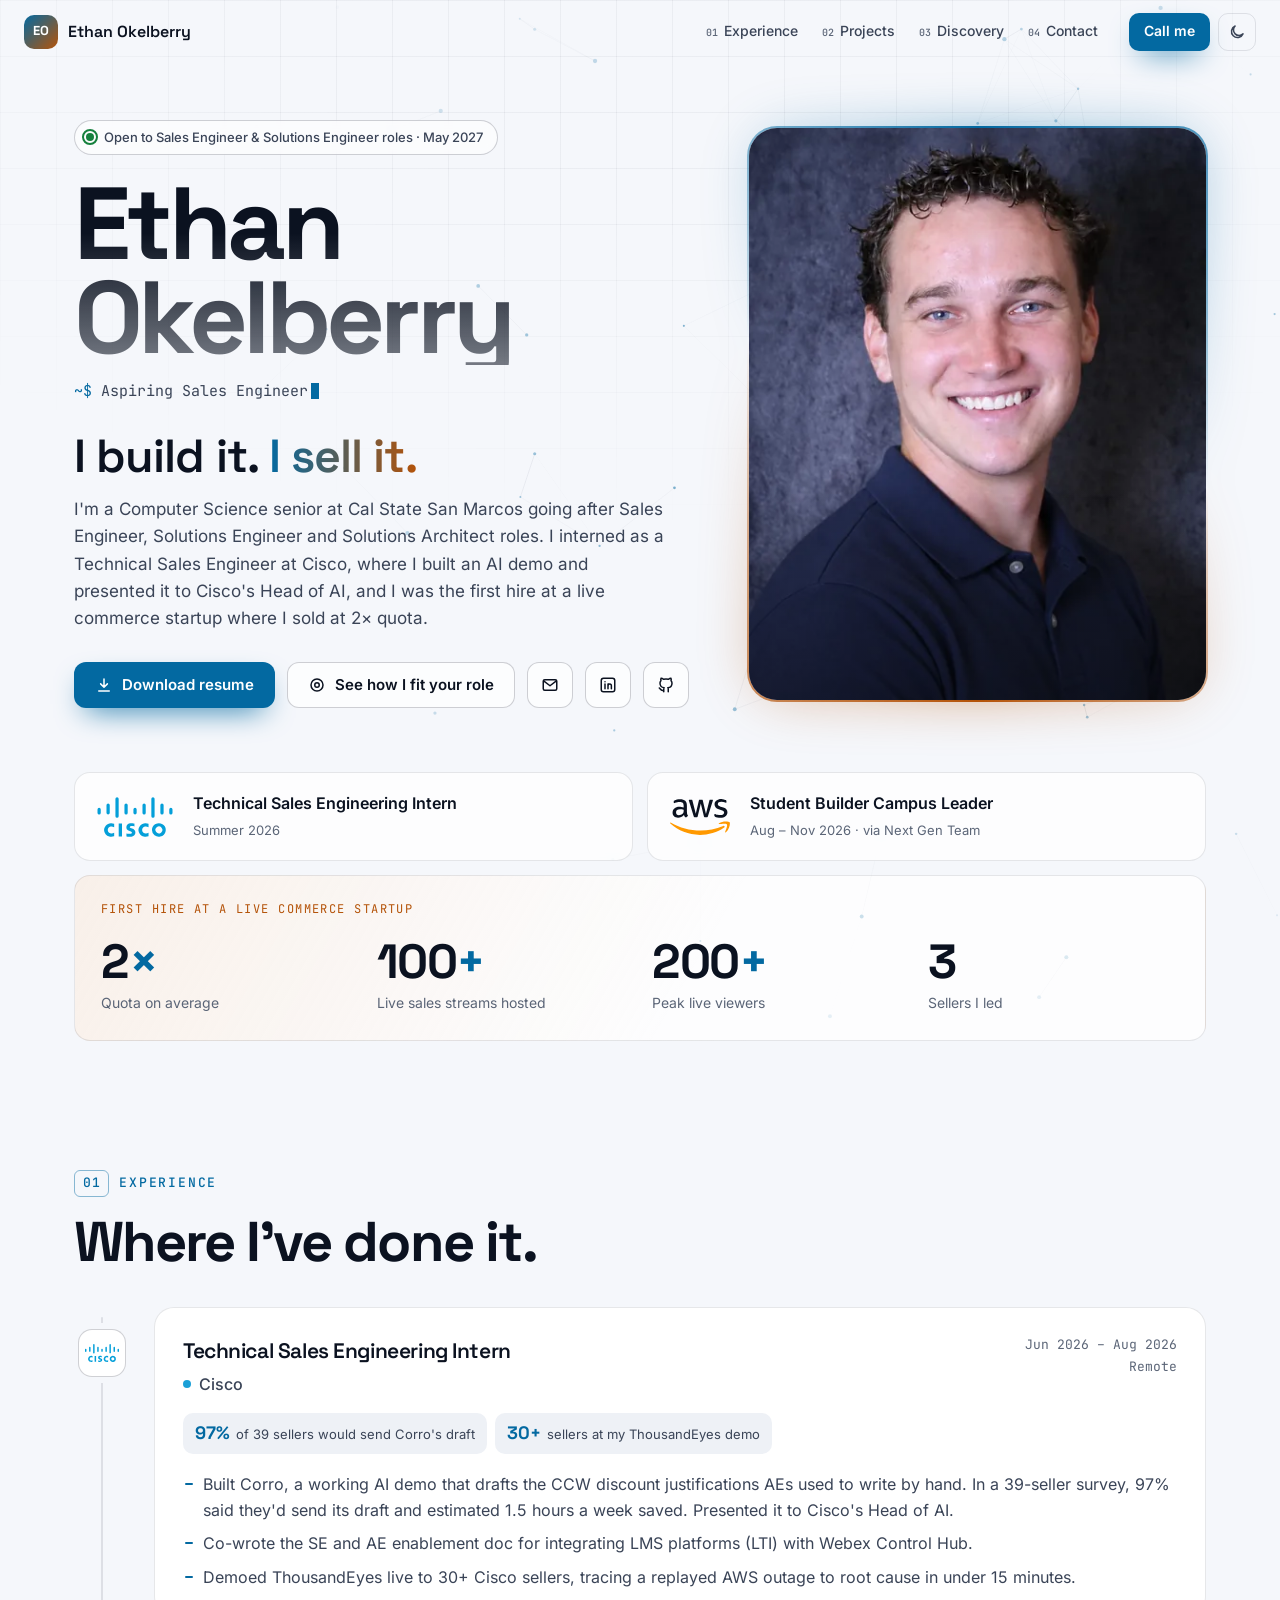
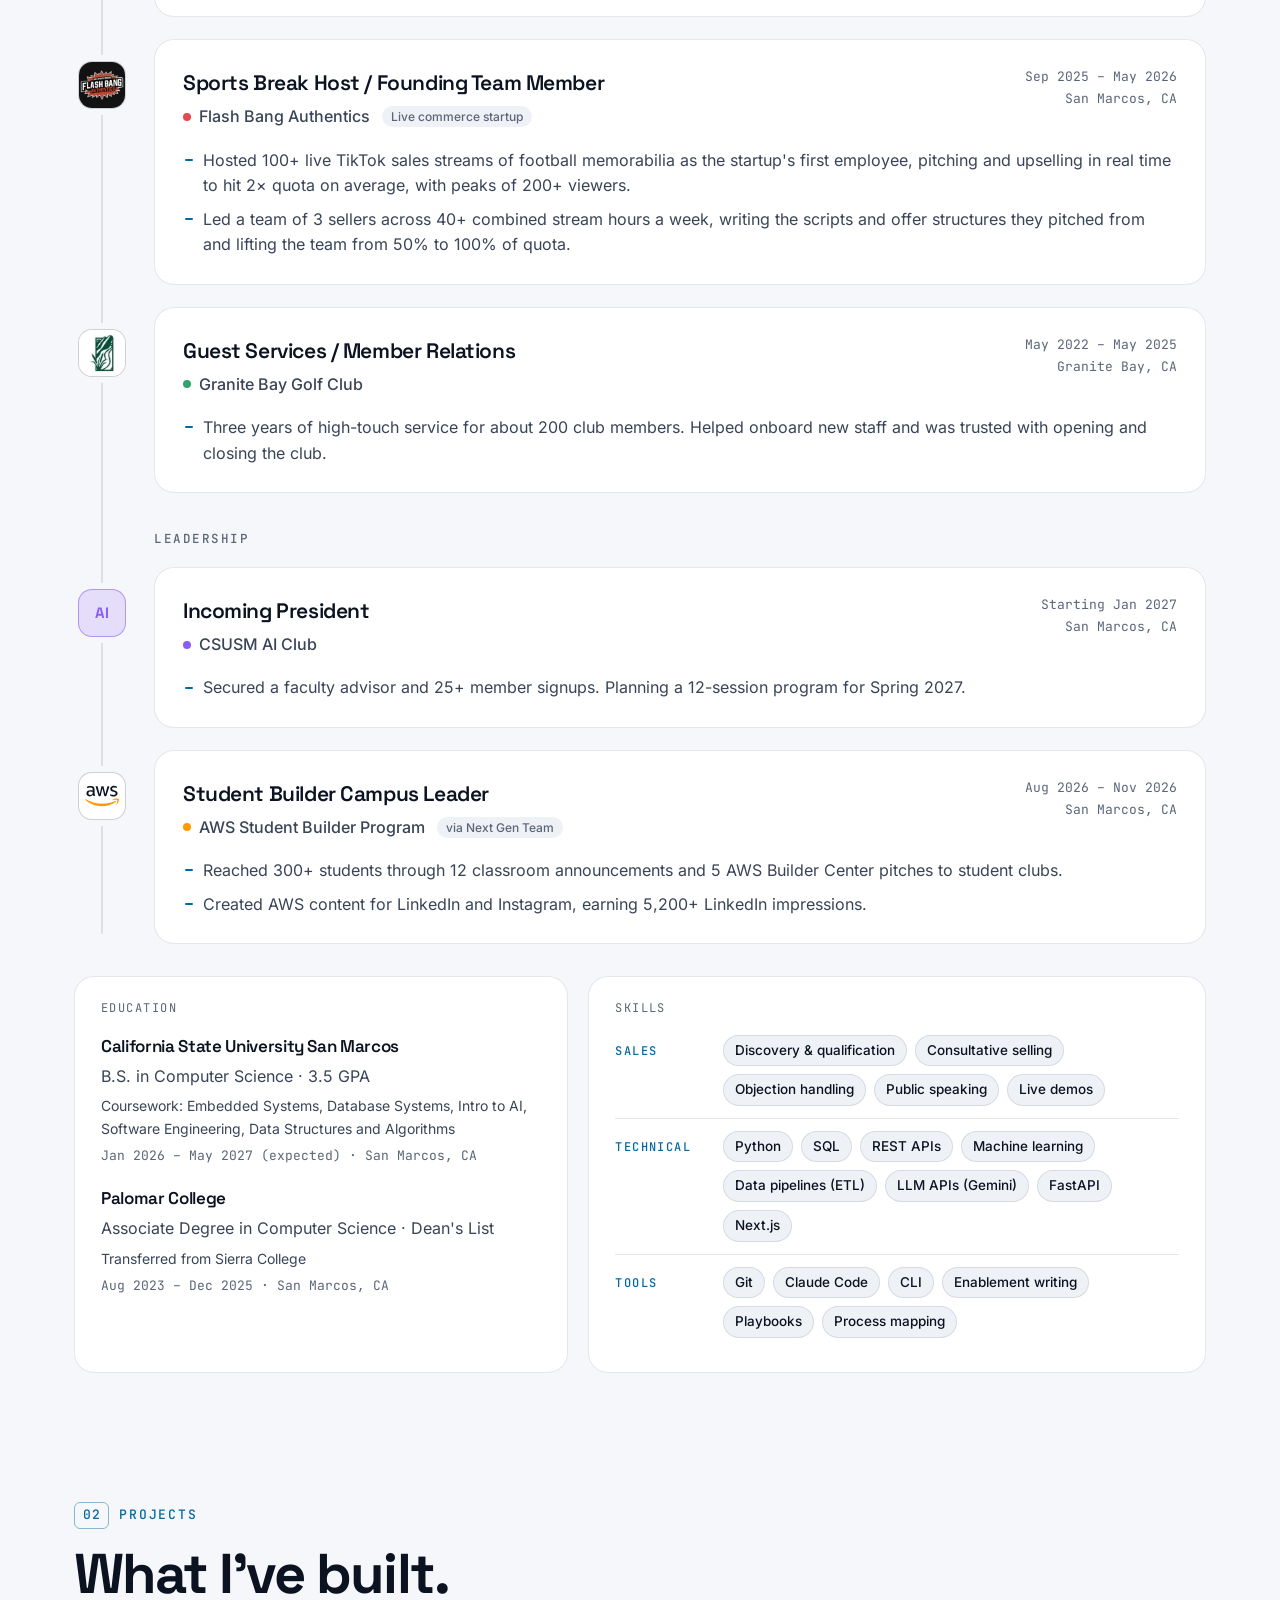
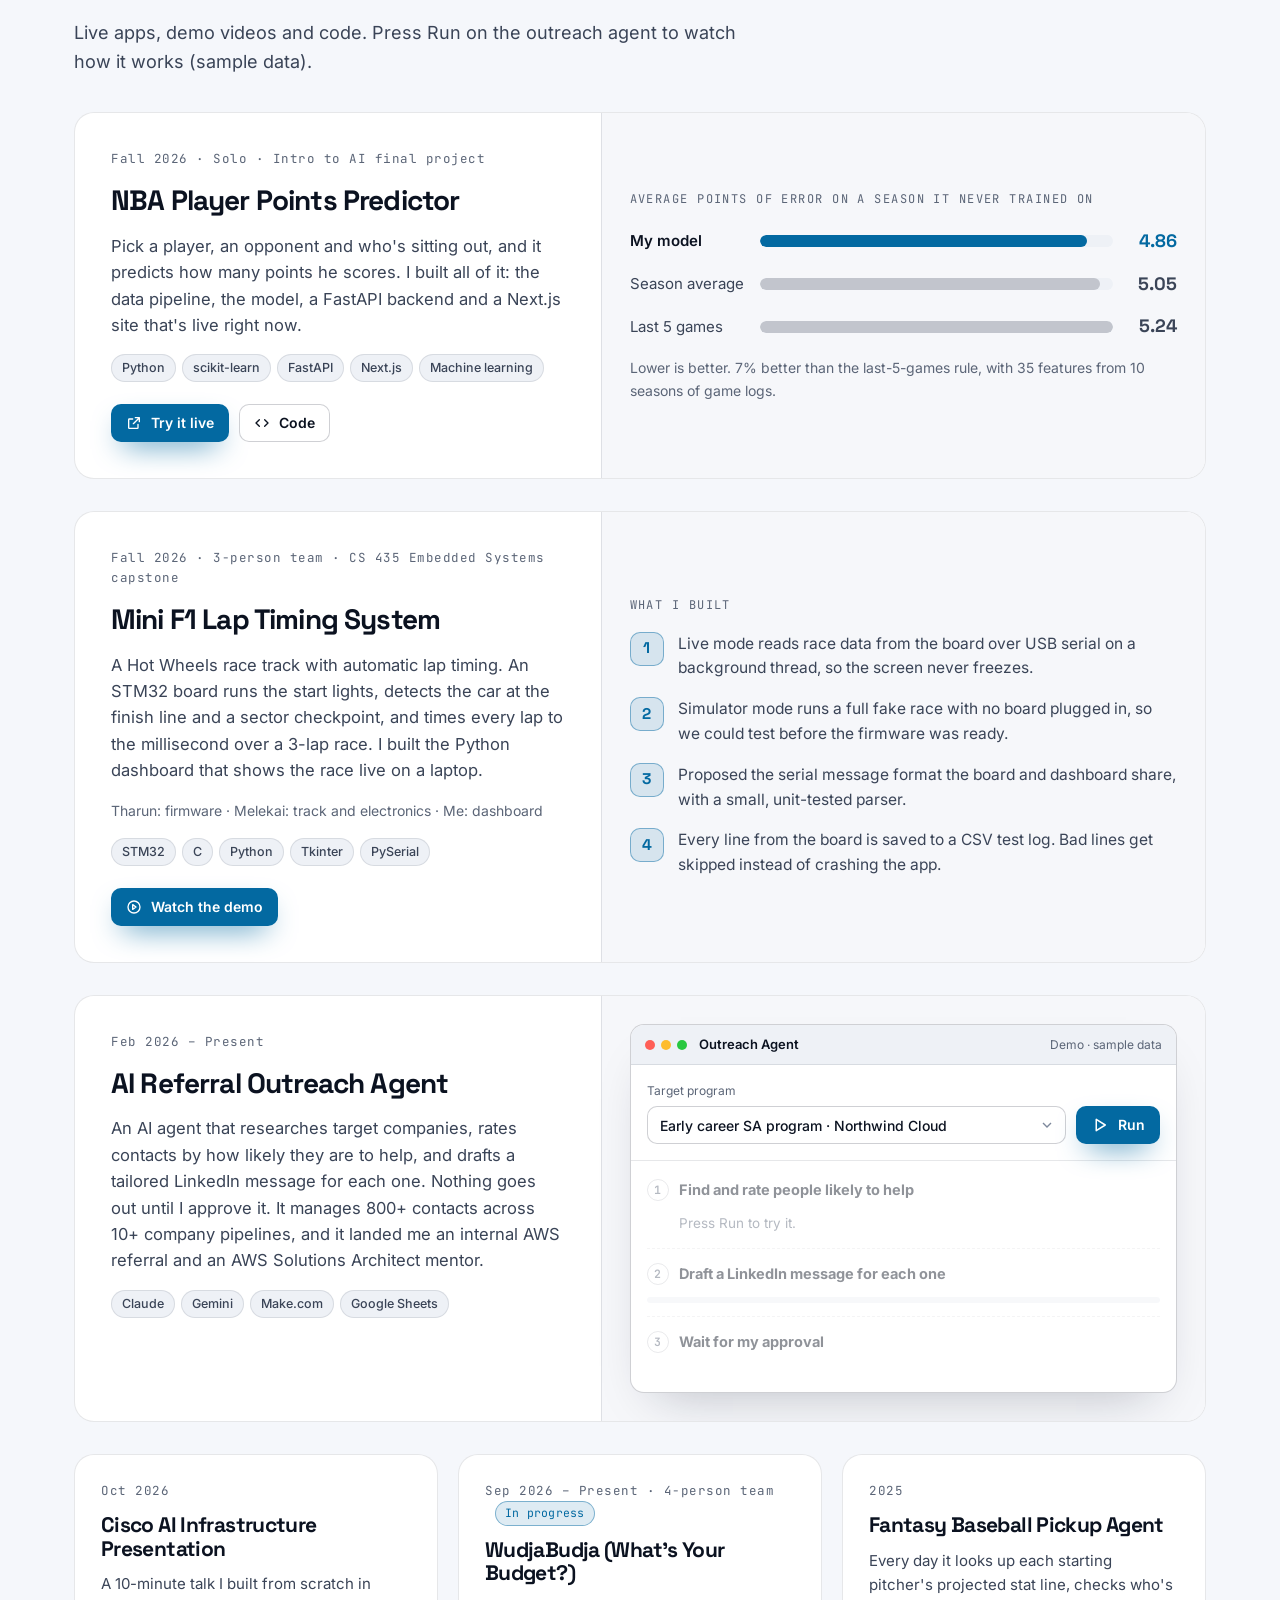
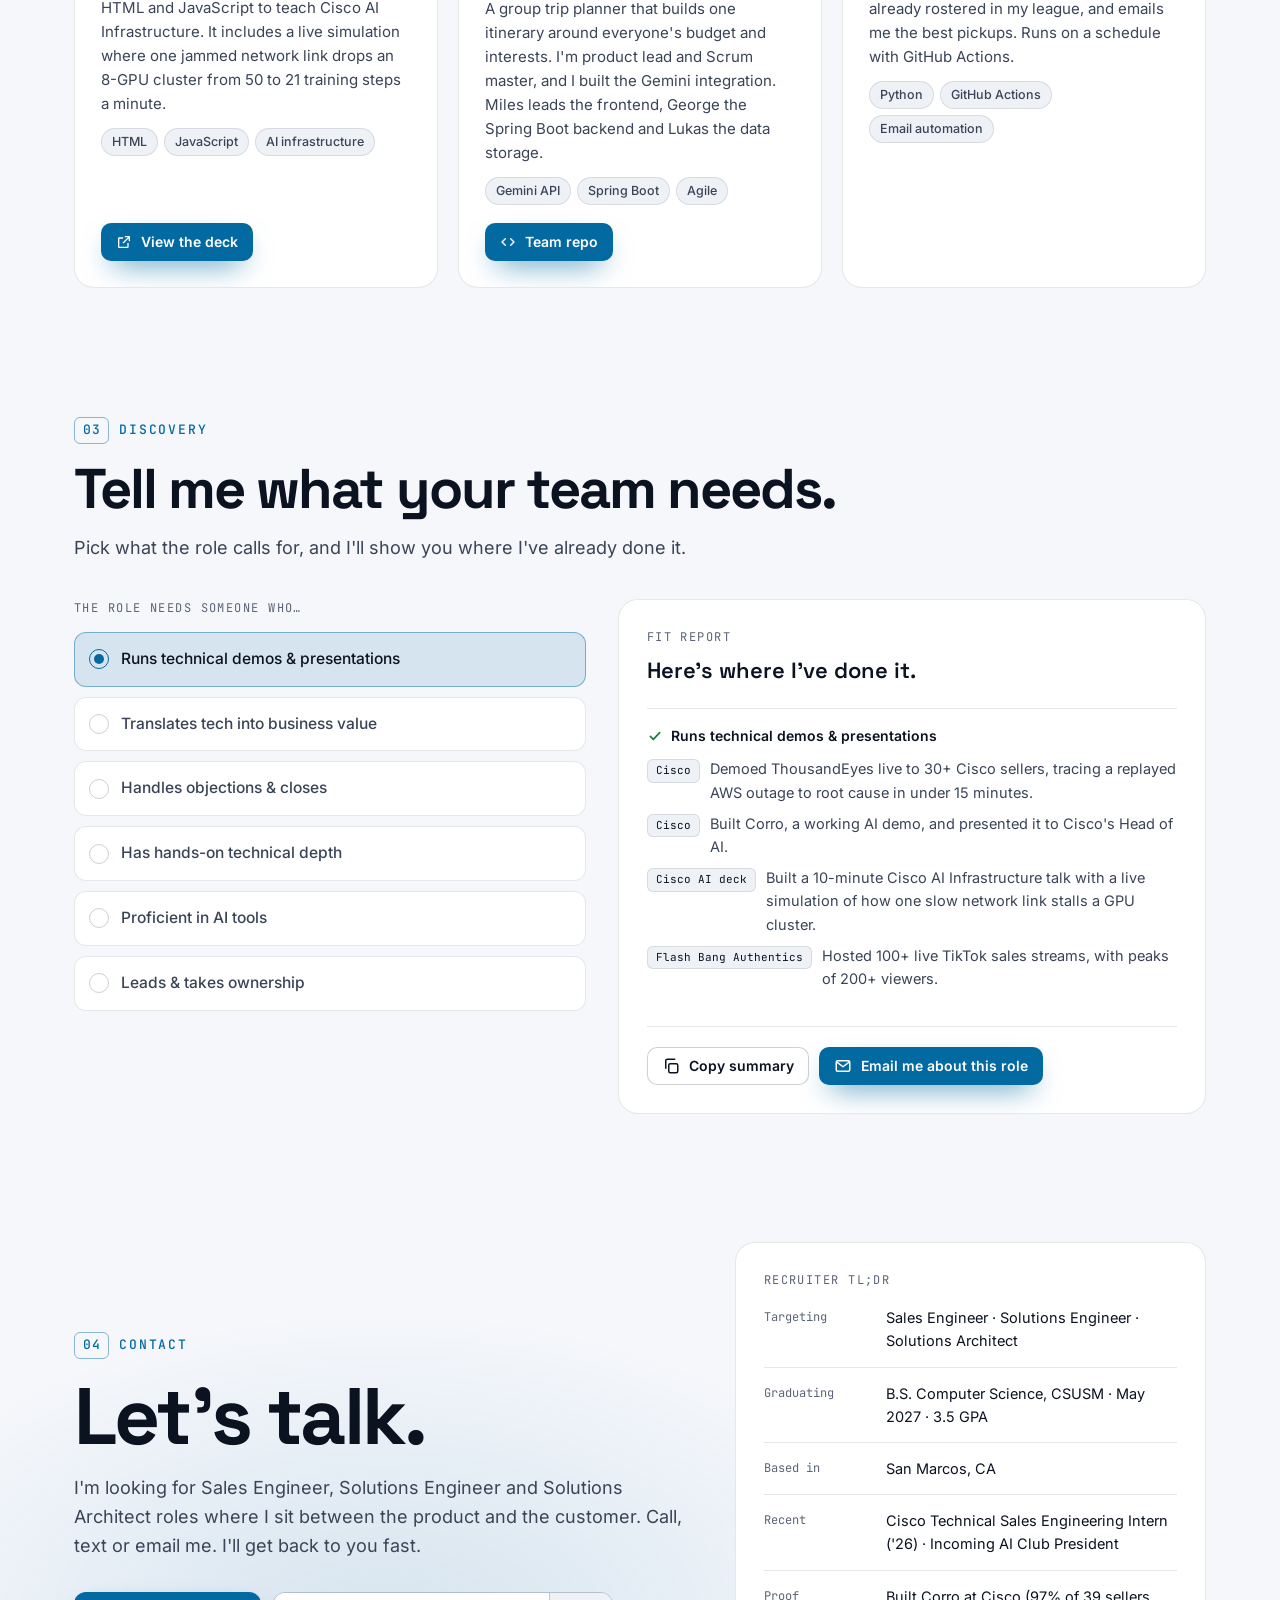
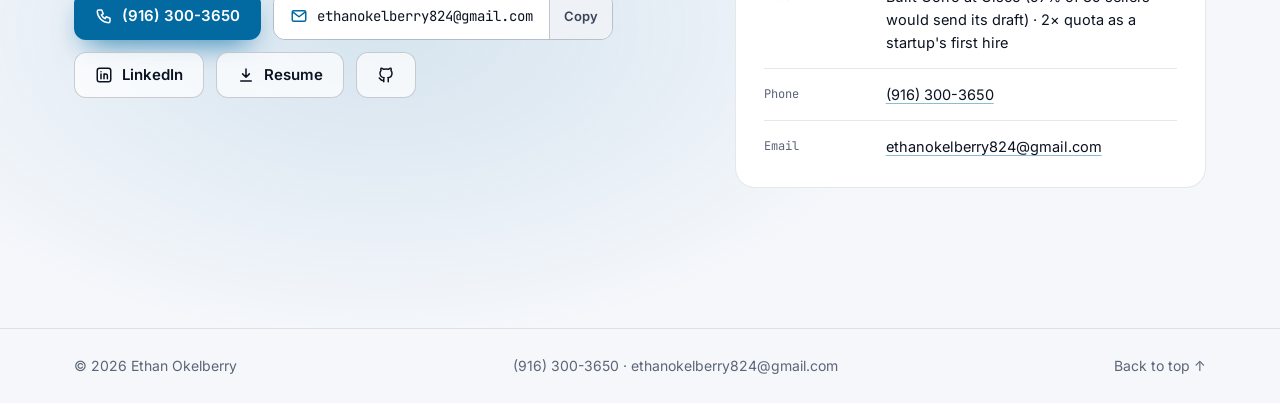
==== commit 205b0f3d: "Site update: new resume content, project links, reorder sections, tighter layout, fade jump Co-Autho" ====
--- a/index.html
+++ b/index.html
@@ -4,14 +4,14 @@
   <meta charset="utf-8">
   <meta name="viewport" content="width=device-width, initial-scale=1">
   <title>Ethan Okelberry · Sales Engineering & Computer Science</title>
-  <meta name="description" content="Ethan Okelberry: Computer Science student at Cal State San Marcos pursuing Sales Engineering and Solutions Consulting roles. Former Cisco Technical Sales Engineering Intern, AWS Student Builder Campus Leader.">
+  <meta name="description" content="Ethan Okelberry: Computer Science senior at Cal State San Marcos (May 2027) pursuing Sales Engineer, Solutions Engineer and Solutions Architect roles. Former Cisco Technical Sales Engineering Intern, incoming AI Club President.">
   <meta name="author" content="Ethan Okelberry">
   <meta name="theme-color" content="#07090f">
   <link rel="canonical" href="https://ethanokelberry824.github.io/">
 
   <meta property="og:type" content="profile">
   <meta property="og:title" content="Ethan Okelberry · Sales Engineering & Computer Science">
-  <meta property="og:description" content="I build it. I sell it. Ex-Cisco Technical Sales Engineering Intern · AWS Student Builder Campus Leader · CS @ CSUSM.">
+  <meta property="og:description" content="I build it. I sell it. Ex-Cisco Technical Sales Engineering Intern · Incoming AI Club President · CS @ CSUSM.">
   <meta property="og:url" content="https://ethanokelberry824.github.io/">
   <meta property="og:image" content="https://ethanokelberry824.github.io/og-image.png">
   <meta property="og:image:width" content="1200">
@@ -27,7 +27,8 @@
   <link rel="apple-touch-icon" href="apple-touch-icon.png">
   <link rel="preload" href="assets/fonts/space-grotesk-latin-wght-normal.woff2" as="font" type="font/woff2" crossorigin>
   <link rel="preload" href="assets/fonts/inter-latin-wght-normal.woff2" as="font" type="font/woff2" crossorigin>
-  <link rel="stylesheet" href="css/style.css?v=202610200009">
+  <link rel="stylesheet" href="css/style.css?v=202611251700">
+  <link rel="stylesheet" href="css/jump.css?v=202611251700">
 
   <script>
     // Apply saved theme before first paint, so there's no flash.
@@ -51,10 +52,10 @@
     "address": { "@type": "PostalAddress", "addressLocality": "San Marcos", "addressRegion": "CA" },
     "alumniOf": [
       { "@type": "CollegeOrUniversity", "name": "California State University San Marcos" },
-      { "@type": "CollegeOrUniversity", "name": "Sierra College" },
-      { "@type": "CollegeOrUniversity", "name": "Palomar College" }
+      { "@type": "CollegeOrUniversity", "name": "Palomar College" },
+      { "@type": "CollegeOrUniversity", "name": "Sierra College" }
     ],
-    "knowsAbout": ["Sales Engineering", "Solutions Consulting", "Python", "SQL", "REST APIs", "Data Pipelines", "Generative AI", "AWS", "AI Infrastructure"],
+    "knowsAbout": ["Sales Engineering", "Solutions Engineering", "Python", "SQL", "REST APIs", "Machine Learning", "Generative AI", "AI Infrastructure"],
     "sameAs": ["https://www.linkedin.com/in/ethan-okelberry", "https://github.com/ethanokelberry824"]
   }
   </script>
@@ -71,11 +72,10 @@
       </a>
 
       <nav class="nav-links" id="navLinks" aria-label="Sections">
-        <a href="#discovery"><span class="nav-num">01</span>Discovery</a>
-        <a href="#experience"><span class="nav-num">02</span>Experience</a>
-        <a href="#projects"><span class="nav-num">03</span>Projects</a>
-        <a href="#skills"><span class="nav-num">04</span>Skills</a>
-        <a href="#contact"><span class="nav-num">05</span>Contact</a>
+        <a href="#experience"><span class="nav-num">01</span>Experience</a>
+        <a href="#projects"><span class="nav-num">02</span>Projects</a>
+        <a href="#discovery"><span class="nav-num">03</span>Discovery</a>
+        <a href="#contact"><span class="nav-num">04</span>Contact</a>
       </nav>
 
       <div class="nav-tools">
@@ -103,7 +103,6 @@
           <h1 class="hero-name">Ethan<br>Okelberry</h1>
           <p class="hero-role" aria-live="off"><span class="prompt" aria-hidden="true">~$</span> <span id="roleTyper">Aspiring Sales Engineer</span><span class="caret" aria-hidden="true"></span></p>
           <p class="hero-headline" id="heroHeadline"></p>
-          <p class="hero-proof" id="heroProof"></p>
           <p class="hero-summary" id="heroSummary"></p>
           <div class="cta-row" id="heroCtas"></div>
         </div>
@@ -130,11 +129,47 @@
       </div>
     </section>
 
-    <!-- 01 DISCOVERY ---------------------------------------------------- -->
-    <section class="section" id="discovery" data-stage="01" data-stage-name="Discovery">
+    <!-- 02 EXPERIENCE --------------------------------------------------- -->
+    <section class="section" id="experience" data-stage="01" data-stage-name="Experience">
       <div class="container">
         <header class="section-head reveal">
-          <p class="eyebrow"><span>01</span> Discovery</p>
+          <p class="eyebrow"><span>01</span> Experience</p>
+          <h2>Where I've done it.</h2>
+        </header>
+        <div class="timeline" id="timeline">
+          <div class="timeline-line" aria-hidden="true"><span id="timelineFill"></span></div>
+        </div>
+
+        <div class="edu-skills">
+          <div class="card edu-card reveal" id="education">
+            <p class="mini-label">Education</p>
+            <div class="edu-grid" id="eduGrid"></div>
+          </div>
+          <div class="card skills reveal" id="skills">
+            <p class="mini-label">Skills</p>
+            <div id="skillList"></div>
+          </div>
+        </div>
+      </div>
+    </section>
+
+    <!-- 02 PROJECTS ----------------------------------------------------- -->
+    <section class="section" id="projects" data-stage="02" data-stage-name="Projects">
+      <div class="container">
+        <header class="section-head reveal">
+          <p class="eyebrow"><span>02</span> Projects</p>
+          <h2>What I've built.</h2>
+          <p class="lede">Live apps, demo videos and code. Press Run on the outreach agent to watch how it works (sample data).</p>
+        </header>
+        <div class="projects" id="projectList"></div>
+      </div>
+    </section>
+
+    <!-- 03 DISCOVERY ---------------------------------------------------- -->
+    <section class="section" id="discovery" data-stage="03" data-stage-name="Discovery">
+      <div class="container">
+        <header class="section-head reveal">
+          <p class="eyebrow"><span>03</span> Discovery</p>
           <h2>Tell me what your team needs.</h2>
           <p class="lede">Pick what the role calls for, and I'll show you where I've already done it.</p>
         </header>
@@ -148,53 +183,14 @@
       </div>
     </section>
 
-    <!-- 02 EXPERIENCE --------------------------------------------------- -->
-    <section class="section" id="experience" data-stage="02" data-stage-name="Experience">
-      <div class="container">
-        <header class="section-head reveal">
-          <p class="eyebrow"><span>02</span> Track record</p>
-          <h2>Where I've done it.</h2>
-        </header>
-        <div class="timeline" id="timeline">
-          <div class="timeline-line" aria-hidden="true"><span id="timelineFill"></span></div>
-        </div>
-
-        <h3 class="sub-head reveal" id="education">Education</h3>
-        <div class="edu-grid" id="eduGrid"></div>
-      </div>
-    </section>
-
-    <!-- 03 PROJECTS ----------------------------------------------------- -->
-    <section class="section" id="projects" data-stage="03" data-stage-name="Projects">
-      <div class="container">
-        <header class="section-head reveal">
-          <p class="eyebrow"><span>03</span> Projects</p>
-          <h2>What I've built.</h2>
-          <p class="lede">Press Run on either agent to watch how it works. The demos use sample data.</p>
-        </header>
-        <div class="projects" id="projectList"></div>
-      </div>
-    </section>
-
-    <!-- 04 SKILLS ------------------------------------------------------- -->
-    <section class="section" id="skills" data-stage="04" data-stage-name="Skills">
-      <div class="container">
-        <header class="section-head reveal">
-          <p class="eyebrow"><span>04</span> Skills</p>
-          <h2>What I work with.</h2>
-        </header>
-        <div class="skills card reveal" id="skillList"></div>
-      </div>
-    </section>
-
-    <!-- 05 CONTACT ------------------------------------------------------ -->
-    <section class="section contact" id="contact" data-stage="05" data-stage-name="Contact">
+    <!-- 04 CONTACT ------------------------------------------------------ -->
+    <section class="section contact" id="contact" data-stage="04" data-stage-name="Contact">
       <div class="container">
         <div class="contact-grid">
           <div class="contact-copy reveal">
-            <p class="eyebrow"><span>05</span> Contact</p>
+            <p class="eyebrow"><span>04</span> Contact</p>
             <h2>Let's talk.</h2>
-            <p class="lede">I'm looking for Sales Engineering and Solutions Consulting roles where I sit between the product and the customer. Call, text or email me. I'll get back to you fast.</p>
+            <p class="lede">I'm looking for Sales Engineer, Solutions Engineer and Solutions Architect roles where I sit between the product and the customer. Call, text or email me. I'll get back to you fast.</p>
             <div class="contact-actions" id="contactActions"></div>
           </div>
           <aside class="tldr card reveal" aria-label="Summary for recruiters">
@@ -220,9 +216,10 @@
     <div class="noscript">This site works best with JavaScript turned on. You can still <a href="assets/Ethan_Okelberry_Resume.pdf">download my resume (PDF)</a>, call <a href="tel:+19163003650">(916) 300-3650</a> or email <a href="mailto:ethanokelberry824@gmail.com">ethanokelberry824@gmail.com</a>.</div>
   </noscript>
 
-  <script src="js/content.js?v=202610200009" defer></script>
-  <script src="js/logos.js?v=202610200009" defer></script>
-  <script src="js/demos.js?v=202610200009" defer></script>
-  <script src="js/main.js?v=202610200009" defer></script>
+  <script src="js/content.js?v=202611251700" defer></script>
+  <script src="js/logos.js?v=202611251700" defer></script>
+  <script src="js/demos.js?v=202611251700" defer></script>
+  <script src="js/main.js?v=202611251700" defer></script>
+  <script src="js/jump.js?v=202611251700" defer></script>
 </body>
 </html>
--- a/css/style.css
+++ b/css/style.css
@@ -30,7 +30,6 @@
   --radius: 20px;
   --nav-h: 64px;
   --ease: cubic-bezier(.2, .7, .2, 1);
-  --ease-out: cubic-bezier(.23, 1, .32, 1);
 
   /* dark (default) */
   --bg: #07090f;
@@ -123,9 +122,8 @@
 a { color: inherit; text-decoration-color: var(--accent-line); text-underline-offset: 3px; }
 a:hover { text-decoration-color: var(--accent); }
 button { font: inherit; color: inherit; cursor: pointer; }
-h1, h2, h3, h4 { font-family: var(--font-display); margin: 0; letter-spacing: -.02em; text-wrap: balance; }
-p { margin: 0; text-wrap: pretty; }
-li, dd { text-wrap: pretty; }
+h1, h2, h3, h4 { font-family: var(--font-display); margin: 0; letter-spacing: -.02em; }
+p { margin: 0; }
 ul, ol { margin: 0; padding: 0; }
 kbd {
   font-family: var(--font-mono);
@@ -203,9 +201,9 @@
   background: var(--accent);
   border-color: transparent;
   color: var(--on-accent);
-  box-shadow: 0 8px 22px -14px color-mix(in srgb, var(--accent) 80%, transparent);
-}
-.btn-primary:hover { box-shadow: 0 12px 28px -14px var(--accent); }
+  box-shadow: 0 12px 30px -12px var(--accent);
+}
+.btn-primary:hover { box-shadow: 0 16px 40px -12px var(--accent); }
 .btn-sm { min-height: 38px; padding: 0 14px; font-size: 14px; border-radius: 10px; }
 .cta-row .btn-social { width: 46px; padding: 0; }
 .cta-row .btn-social .lbl { display: none; }
@@ -354,7 +352,7 @@
   color: var(--muted);
   font: 500 10px var(--font-mono);
   text-decoration: none;
-  transition: color .3s var(--ease), background-color .3s var(--ease), border-color .3s var(--ease), box-shadow .3s var(--ease);
+  transition: all .3s var(--ease);
 }
 .stage-rail a.done { border-color: var(--accent-line); color: var(--accent); }
 .stage-rail a.active {
@@ -377,7 +375,7 @@
   opacity: 0;
   transform: translateX(-4px);
   pointer-events: none;
-  transition: opacity .2s, transform .2s;
+  transition: all .2s;
 }
 .stage-rail a:hover span,
 .stage-rail a:focus-visible span { opacity: 1; transform: none; }
@@ -479,47 +477,12 @@
   letter-spacing: -.02em;
   max-width: 22ch;
 }
-/* Headline masks in one word at a time on load */
-.hero-headline .w {
-  display: inline-block;
-  overflow: hidden;
-  padding-bottom: .1em;
-  margin-bottom: -.1em;
-  vertical-align: bottom;
-}
-.hero-headline .w > span {
-  display: inline-block;
-  animation: word-in .3s var(--ease-out) both;
-  animation-delay: calc(var(--i, 0) * 70ms + 120ms);
-}
-@keyframes word-in {
-  from { opacity: 0; transform: translateY(100%); }
-  to { opacity: 1; transform: none; }
-}
-/* "I build it." in tech cyan, "I sell it." in biz amber */
-.hl-tech { color: var(--tech); }
-.hl-biz { color: var(--biz); }
-.hero-proof {
-  display: flex;
-  flex-wrap: wrap;
-  gap: 4px 18px;
-  margin: -2px 0 18px;
-  color: var(--text);
-  font-size: 14.5px;
-  font-weight: 500;
-  line-height: 1.5;
-}
-.hero-proof:empty { display: none; }
-.hero-proof span { display: inline-flex; align-items: center; gap: 9px; }
-.hero-proof span::before {
-  content: "";
-  width: 5px;
-  height: 5px;
-  flex: none;
-  border-radius: 50%;
-  background: var(--muted);
-}
-.js .hero-proof { animation: swap-in .3s var(--ease-out) .62s both; }
+.hl {
+  background: linear-gradient(90deg, var(--accent), var(--accent-alt));
+  -webkit-background-clip: text;
+  background-clip: text;
+  color: transparent;
+}
 .hero-summary {
   color: var(--text-2);
   font-size: 17px;
@@ -554,7 +517,7 @@
   background: conic-gradient(from var(--angle), var(--accent), transparent 30%, var(--accent-alt) 50%, transparent 80%, var(--accent));
   animation: spin 7s linear infinite;
 }
-.portrait-glow { filter: blur(28px); opacity: .3; inset: 6px; }
+.portrait-glow { filter: blur(28px); opacity: .55; inset: 6px; }
 @keyframes spin { to { --angle: 360deg; } }
 .portrait-frame {
   position: relative;
@@ -619,7 +582,6 @@
 .stats > div { display: flex; flex-direction: column-reverse; gap: 6px; }
 .stats dd {
   margin: 0;
-  font-variant-numeric: tabular-nums;
   font-family: var(--font-display);
   font-weight: 700;
   font-size: clamp(2.1rem, 4vw, 3rem);
@@ -630,8 +592,8 @@
 .stats dt { color: var(--muted); font-size: 14px; max-width: 26ch; }
 
 /* ---- Sections ----------------------------------------------------------- */
-.section { position: relative; padding: 120px 0; }
-.section-head { max-width: 780px; margin-bottom: 56px; }
+.section { position: relative; padding: 64px 0; }
+.section-head { max-width: 780px; margin-bottom: 36px; }
 .eyebrow {
   display: inline-flex;
   align-items: center;
@@ -684,8 +646,8 @@
 /* Reveal on scroll (only when JS is running) */
 .js .reveal {
   opacity: 0;
-  transform: scale(.96);
-  transition: opacity .3s var(--ease-out), transform .3s var(--ease-out);
+  transform: translateY(26px);
+  transition: opacity .9s var(--ease), transform .9s var(--ease);
 }
 .js .reveal.in { opacity: 1; transform: none; }
 
@@ -711,7 +673,7 @@
   font-size: 15.5px;
   font-weight: 500;
   text-align: left;
-  transition: color .25s var(--ease), background-color .25s var(--ease), border-color .25s var(--ease);
+  transition: all .25s var(--ease);
 }
 .need:hover { border-color: var(--border-strong); color: var(--text); }
 .need .box {
@@ -721,7 +683,7 @@
   flex: none;
   border-radius: 50%;
   border: 1.5px solid var(--border-strong);
-  transition: border-color .25s;
+  transition: all .25s;
 }
 .need .box::after {
   content: "";
@@ -735,20 +697,6 @@
 .need[aria-checked="true"] { border-color: var(--accent-line); background: var(--accent-soft); color: var(--text); }
 .need[aria-checked="true"] .box { border-color: var(--accent); }
 .need[aria-checked="true"] .box::after { transform: scale(1); }
-/* Rows stagger in once when the section is revealed */
-.js .discovery.reveal .need { opacity: 0; transform: translateY(8px); }
-.js .discovery.reveal.in .need {
-  opacity: 1;
-  transform: none;
-  transition: opacity .3s var(--ease-out) var(--d, 0ms), transform .3s var(--ease-out) var(--d, 0ms),
-    color .25s var(--ease), background-color .25s var(--ease), border-color .25s var(--ease);
-}
-.need:nth-child(2) { --d: 40ms; }
-.need:nth-child(3) { --d: 80ms; }
-.need:nth-child(4) { --d: 120ms; }
-.need:nth-child(5) { --d: 160ms; }
-.need:nth-child(6) { --d: 200ms; }
-.need:nth-child(n+7) { --d: 240ms; }
 
 .fit { padding: 28px; min-height: 360px; }
 .fit-head { display: flex; align-items: flex-start; justify-content: space-between; gap: 16px; margin-bottom: 20px; }
@@ -798,30 +746,11 @@
   height: 100%;
   border-radius: inherit;
   background: var(--accent);
-  box-shadow: 0 0 6px color-mix(in srgb, var(--accent) 50%, transparent);
+  box-shadow: 0 0 12px var(--accent);
   transform-origin: 50% 0;
   transform: scaleY(0);
 }
 .job { position: relative; padding-left: 80px; }
-/* Tech roles get a cyan left edge, sales roles an amber one */
-.job-tech { --edge: var(--tech); }
-.job-biz {
-  --edge: var(--biz);
-  --accent: var(--biz);
-  --accent-soft: color-mix(in srgb, var(--biz) 13%, transparent);
-  --accent-line: color-mix(in srgb, var(--biz) 45%, transparent);
-}
-.job[class*="job-"] .card::after {
-  content: "";
-  position: absolute;
-  left: 0;
-  top: 0;
-  bottom: 0;
-  width: 3px;
-  background: var(--edge);
-  pointer-events: none;
-}
-:root[data-theme="light"] .job[class*="job-"] .card::after { opacity: .75; }
 .job-mark {
   position: absolute;
   left: 4px;
@@ -883,7 +812,7 @@
 }
 .job-stats { display: flex; flex-wrap: wrap; gap: 8px; margin-top: 16px; }
 .job-stats span { display: inline-flex; align-items: baseline; gap: 6px; padding: 6px 12px; border-radius: 10px; background: var(--surface-2); color: var(--text-2); font-size: 13px; }
-.job-stats b { font-family: var(--font-display); font-size: 18px; color: var(--accent); font-variant-numeric: tabular-nums; }
+.job-stats b { font-family: var(--font-display); font-size: 18px; color: var(--accent); }
 .tags { display: flex; flex-wrap: wrap; gap: 6px; }
 .tag {
   padding: 3px 10px;
@@ -894,8 +823,8 @@
   font-size: 12.5px;
   font-weight: 500;
 }
-.edu-grid { display: grid; grid-template-columns: 1fr 1fr; gap: 20px; }
-.edu { padding: 24px 26px; }
+.edu-grid { display: grid; gap: 18px; margin-top: 14px; }
+.edu { padding: 0; }
 .edu h4 { font-size: 18px; font-weight: 600; }
 .edu p { color: var(--text-2); margin-top: 4px; }
 .edu .when { font-family: var(--font-mono); font-size: 13px; color: var(--muted); margin-top: 12px; }
@@ -914,87 +843,6 @@
 .project-summary { color: var(--text-2); font-size: 16.5px; }
 .project-links { display: flex; flex-wrap: wrap; gap: 10px; margin-top: auto; padding-top: 6px; }
 .btn:disabled { opacity: .65; cursor: progress; transform: none; }
-
-/* Projections chart: draws itself when scrolled into view */
-.pchart { --gutter: 26px; margin: 8px 0 0; padding-top: 22px; border-top: 1px solid var(--border); }
-.pchart-head { display: flex; justify-content: space-between; align-items: flex-end; gap: 16px; margin-bottom: 16px; }
-.pchart-title { margin-top: 6px; font-family: var(--font-display); font-size: 17px; font-weight: 600; line-height: 1.25; }
-.pchart-kpi { display: flex; flex-direction: column; align-items: flex-end; flex: none; line-height: 1; }
-.pchart-kpi b { font-family: var(--font-display); font-size: 36px; font-weight: 700; letter-spacing: -.03em; font-variant-numeric: tabular-nums; }
-.pchart-kpi span { margin-top: 6px; font-size: 12.5px; color: var(--muted); }
-.pchart-legend { display: flex; gap: 16px; margin: -4px 0 12px; font-size: 12.5px; color: var(--text-2); }
-.pchart-legend span { display: inline-flex; align-items: center; gap: 7px; }
-.pchart-legend i { width: 16px; height: 0; border-top: 2px solid var(--tech); }
-.pchart-legend .k-act { border-top: 2px dashed var(--biz); }
-.pchart-plot { position: relative; padding-left: var(--gutter); cursor: crosshair; touch-action: pan-y; }
-.pchart svg { display: block; width: 100%; height: auto; overflow: visible; }
-.pchart-tick {
-  position: absolute;
-  left: 0;
-  transform: translateY(-50%);
-  font: 500 10.5px var(--font-mono);
-  color: var(--muted);
-}
-.pchart-grid { stroke: var(--border); stroke-width: calc(1px * var(--k, 1)); }
-.pchart stop { stop-color: var(--tech); stop-opacity: .2; }
-.pchart stop + stop { stop-opacity: 0; }
-.pchart-line {
-  fill: none;
-  stroke: var(--tech);
-  stroke-width: calc(2px * var(--k, 1));
-  stroke-linecap: round;
-  stroke-linejoin: round;
-  stroke-dasharray: 1;
-  stroke-dashoffset: 1;
-}
-.pchart-actual { stroke: var(--biz); stroke-dasharray: .012 .01; stroke-dashoffset: 0; opacity: 0; }
-.pchart-area, .pchart-peak { opacity: 0; }
-.pchart.in .pchart-line { stroke-dashoffset: 0; transition: stroke-dashoffset 1.1s var(--ease-out); }
-.pchart.in .pchart-actual { opacity: 1; transition: opacity .3s var(--ease-out) .9s; }
-.pchart.in .pchart-area { opacity: 1; transition: opacity .6s var(--ease-out) .4s; }
-.pchart.in .pchart-peak { opacity: 1; transition: opacity .3s var(--ease-out) .9s; }
-.pchart-dot { fill: var(--tech); stroke: var(--surface); stroke-width: calc(2px * var(--k, 1)); r: calc(4.5px * var(--k, 1)); }
-.pchart-xhair { stroke: var(--border-strong); stroke-width: calc(1px * var(--k, 1)); opacity: 0; }
-.pchart-hover { opacity: 0; }
-.pchart.hovering .pchart-xhair,
-.pchart.hovering .pchart-hover { opacity: 1; }
-.pchart-tip {
-  position: absolute;
-  z-index: 2;
-  left: calc(var(--gutter) + (100% - var(--gutter)) * var(--tx, 0));
-  top: calc(100% * var(--ty, 0));
-  display: grid;
-  gap: 1px;
-  padding: 8px 11px;
-  border: 1px solid var(--border-strong);
-  border-radius: 10px;
-  background: var(--bg-elev);
-  box-shadow: var(--shadow);
-  font-size: 12.5px;
-  white-space: nowrap;
-  transform: translate(14px, -50%);
-  opacity: 0;
-  pointer-events: none;
-  transition: opacity .15s var(--ease-out);
-}
-.pchart-tip.flip { transform: translate(calc(-100% - 14px), -50%); }
-.pchart.hovering .pchart-tip { opacity: 1; }
-.pchart-tip small { font: 500 10.5px var(--font-mono); color: var(--muted); }
-.pchart-tip b { font-weight: 600; }
-.pchart-tip span { color: var(--text-2); }
-.pchart-axis {
-  display: flex;
-  justify-content: space-between;
-  gap: 12px;
-  margin-top: 10px;
-  padding-left: var(--gutter);
-  font-size: 12.5px;
-  color: var(--muted);
-}
-.pchart-axis span:first-child,
-.pchart-axis span:last-child { flex: none; font-family: var(--font-mono); font-size: 11px; }
-.pchart-axis span:nth-child(2) { color: var(--text-2); text-align: center; }
-.pchart-source { margin-top: 12px; font-size: 12px; color: var(--muted); }
 
 .demo {
   position: relative;
@@ -1007,6 +855,43 @@
   background: color-mix(in srgb, var(--surface-2) 55%, var(--surface));
   min-width: 0;
 }
+
+/* Experience groups, education + skills row */
+.tl-group {
+  padding-left: 80px; margin: 14px 0 -4px;
+  font-family: var(--font-mono); font-size: 12.5px; font-weight: 500;
+  letter-spacing: .12em; text-transform: uppercase; color: var(--muted);
+}
+.edu-skills { display: grid; grid-template-columns: minmax(0, 1fr) minmax(0, 1.25fr); gap: 20px; margin-top: 32px; }
+.edu-card { padding: 22px 26px; }
+.edu h4 { font-size: 17px; }
+.edu .edu-detail { font-size: 14px; margin-top: 6px; }
+.edu .when { margin-top: 6px; }
+.skills .mini-label { margin-bottom: 4px; }
+#skillList .skill-row:first-child { border-top: 0; }
+
+/* Projects: status badge, team line, compact grid, results chart */
+.project-status {
+  display: inline-block; margin-left: 10px; padding: 2px 9px; border-radius: 999px;
+  border: 1px solid var(--accent-line); background: var(--accent-soft); color: var(--accent);
+  font-size: 11.5px; letter-spacing: .02em; vertical-align: 1px;
+}
+.project-team { font-size: 14px; color: var(--muted); }
+.project-links .btn svg { width: 16px; height: 16px; }
+.project-grid { display: grid; grid-template-columns: repeat(3, minmax(0, 1fr)); gap: 20px; }
+.project.project-sm { display: flex; }
+.project-sm .project-info { padding: 26px; gap: 12px; }
+.project-sm .project-title { font-size: 21px; }
+.project-sm .project-summary { font-size: 15px; }
+.results ul { list-style: none; display: grid; gap: 14px; margin: 18px 0 0; padding: 0; }
+.results li { display: grid; grid-template-columns: 118px minmax(0, 1fr) 52px; gap: 12px; align-items: center; color: var(--text-2); font-size: 15px; }
+.r-bar { height: 12px; border-radius: 999px; background: var(--surface-2); overflow: hidden; }
+.r-bar i { display: block; height: 100%; border-radius: inherit; background: var(--border-strong); }
+.results li.best { color: var(--text); font-weight: 600; }
+.results li.best .r-bar i { background: var(--accent); }
+.r-val { font-family: var(--font-display); font-size: 18px; text-align: right; }
+.results li.best .r-val { color: var(--accent); }
+.results-note { margin-top: 16px; color: var(--muted); font-size: 14px; }
 
 /* Talk outline */
 .outline ol { list-style: none; display: grid; gap: 16px; margin-top: 16px; }
@@ -1076,7 +961,7 @@
   border: 1px solid var(--border-strong);
   font: 600 11.5px var(--font-mono);
   color: var(--muted);
-  transition: color .3s, background-color .3s, border-color .3s;
+  transition: all .3s;
 }
 .app-step.on .step-n { border-color: var(--accent); color: var(--accent); }
 .app-step.done .step-n { background: var(--accent); color: var(--on-accent); }
@@ -1208,12 +1093,12 @@
 :root[data-theme="dark"] .pick-tag { color: #07090f; }
 
 /* ---- 04 Skills ---------------------------------------------------------- */
-.skills { padding: 6px 30px; }
-.skill-row { display: grid; grid-template-columns: 170px 1fr; gap: 16px; align-items: baseline; padding: 22px 0; border-top: 1px solid var(--border); }
+.skills { padding: 22px 26px; }
+.skill-row { display: grid; grid-template-columns: 96px 1fr; gap: 12px; align-items: baseline; padding: 12px 0; border-top: 1px solid var(--border); }
 .skill-row:first-child { border-top: 0; }
 .skill-row h3 { font-family: var(--font-mono); font-size: 12px; font-weight: 500; letter-spacing: .12em; text-transform: uppercase; color: var(--accent); }
 .skill-row .tags { gap: 8px; }
-.skill-row .tag { padding: 6px 13px; font-size: 14px; color: var(--text); }
+.skill-row .tag { padding: 4px 11px; font-size: 13.5px; color: var(--text); }
 
 .sr-only {
   position: absolute;
@@ -1298,7 +1183,7 @@
   transform: translate(-50%, 20px);
   opacity: 0;
   pointer-events: none;
-  transition: opacity .3s var(--ease), transform .3s var(--ease);
+  transition: all .3s var(--ease);
 }
 .toast.show { opacity: 1; transform: translate(-50%, 0); }
 
@@ -1311,6 +1196,7 @@
 
 @media (max-width: 1180px) {
   .project { grid-template-columns: 1fr; }
+  .project-grid { grid-template-columns: repeat(2, minmax(0, 1fr)); }
   .demo { border-left: 0; border-top: 1px solid var(--border); }
 }
 
@@ -1331,7 +1217,7 @@
     transform: translateY(-8px);
     opacity: 0;
     visibility: hidden;
-    transition: opacity .25s var(--ease), transform .25s var(--ease), visibility .25s;
+    transition: all .25s var(--ease);
   }
   .nav-links.open { transform: none; opacity: 1; visibility: visible; }
   .nav-links a { padding: 12px 14px; font-size: 16px; }
@@ -1339,54 +1225,47 @@
   .menu-btn { display: inline-grid; }
   .discovery { grid-template-columns: 1fr; }
   .contact-grid { grid-template-columns: 1fr; }
+  .edu-skills { grid-template-columns: 1fr; }
 }
 
 @media (max-width: 860px) {
   .hero { padding-top: calc(var(--nav-h) + 32px); }
-  .hero-grid { grid-template-columns: 1fr; gap: 28px; }
-  /* Small, left-aligned portrait so the name and headline make the first screen */
-  .hero-visual { order: -1; justify-content: flex-start; }
-  .portrait { width: min(150px, 40vw); }
-  .portrait-frame { border-radius: 20px; }
-  .portrait-glow, .portrait::before { border-radius: 22px; }
+  .hero-grid { grid-template-columns: 1fr; gap: 36px; }
+  .hero-visual { order: -1; }
+  .portrait { width: min(240px, 64vw); }
   .hero-canvas { opacity: .5; }
   .creds { margin-top: 44px; }
   .stats { grid-template-columns: repeat(2, 1fr); gap: 24px 20px; }
-  .section { padding: 88px 0; }
-  .section-head { margin-bottom: 40px; }
+  .section { padding: 56px 0; }
+  .section-head { margin-bottom: 32px; }
 }
 
 @media (max-width: 640px) {
   .container { padding-inline: 16px; }
   .nav-inner { padding-inline: 16px; gap: 10px; }
   .brand-name { display: none; }
-  .status-pill {
-    align-items: flex-start;
-    padding: 0;
-    border: 0;
-    background: none;
-    backdrop-filter: none;
-  }
-  .status-pill .pulse { margin-top: .5em; }
   .hero-headline { max-width: none; }
-  .hero-proof { flex-direction: column; gap: 4px; }
   .hero-summary, .lede { font-size: 16px; }
   .cta-row .btn { flex: 1 1 auto; }
   .cta-row .btn-social { width: auto; padding: 0 20px; }
   .cta-row .btn-social .lbl { display: inline; }
-  .section { padding: 64px 0; }
+  .section { padding: 44px 0; }
   .sub-head { margin-top: 48px; }
   .cred { padding: 16px; gap: 16px; }
   .startup { padding: 20px; }
   .fit, .project-info, .demo, .job .card, .tldr { padding: 20px; }
-  .skills { padding: 4px 20px; }
-  .skill-row { grid-template-columns: 1fr; gap: 10px; padding: 18px 0; }
+  .skills, .edu-card { padding: 20px; }
+  .skill-row { grid-template-columns: 1fr; gap: 8px; padding: 12px 0; }
   .job { padding-left: 0; }
   .job-mark { position: static; margin-bottom: 12px; box-shadow: none; }
   .timeline-line { display: none; }
   .job-when { text-align: left; }
   .project-title { font-size: 24px; }
   .edu-grid { grid-template-columns: 1fr; }
+  .project-grid { grid-template-columns: 1fr; }
+  .tl-group { padding-left: 0; }
+  .project-sm .project-info { padding: 20px; }
+  .results li { grid-template-columns: 96px minmax(0, 1fr) 44px; font-size: 14px; }
   .app-input { flex-wrap: wrap; }
   .app-input .field { flex-basis: 100%; }
   .app-input .btn { flex: 1; }
@@ -1403,9 +1282,6 @@
   .statline .hide-sm { display: none; }
   .pmail-head .tag-sent, .pmail-head .out-state { margin-left: 44px; }
   .statline span { min-width: 0; flex: 1; padding: 8px 10px; }
-  .pchart-axis { flex-wrap: wrap; row-gap: 6px; }
-  .pchart-axis span:nth-child(2) { order: 3; flex-basis: 100%; text-align: left; }
-  .pchart-kpi b { font-size: 30px; }
   .footer-inner { justify-content: center; text-align: center; }
 }
 
@@ -1417,8 +1293,4 @@
     transition-duration: .001ms !important;
   }
   .js .reveal { opacity: 1; transform: none; }
-  .hero-headline .w > span { animation: none; }
-  .js .discovery.reveal .need { opacity: 1; transform: none; }
-  .pchart * { transition-delay: 0s !important; }
-  .js .hero-proof { animation: none; }
-}
+}
--- a/css/jump.css
+++ b/css/jump.css
@@ -0,0 +1,17 @@
+/* Section jumps: fade and slide (js/jump.js). The nav, side rail and
+   progress bar stay still while the page content changes. */
+.nav { view-transition-name: site-nav; }
+.stage-rail { view-transition-name: stage-rail; }
+.scroll-progress { view-transition-name: scroll-progress; }
+::view-transition-old(site-nav), ::view-transition-new(site-nav),
+::view-transition-old(stage-rail), ::view-transition-new(stage-rail),
+::view-transition-old(scroll-progress), ::view-transition-new(scroll-progress) { animation: none; }
+
+::view-transition-old(root) { animation: jump-out 170ms cubic-bezier(.4, 0, 1, 1) both; }
+::view-transition-new(root) { animation: jump-in 360ms cubic-bezier(.2, .8, .2, 1) 70ms both; }
+@keyframes jump-out { to { opacity: 0; transform: translateY(-14px); } }
+@keyframes jump-in { from { opacity: 0; transform: translateY(28px); } }
+
+@media (prefers-reduced-motion: reduce) {
+  ::view-transition-old(root), ::view-transition-new(root) { animation: none; }
+}
